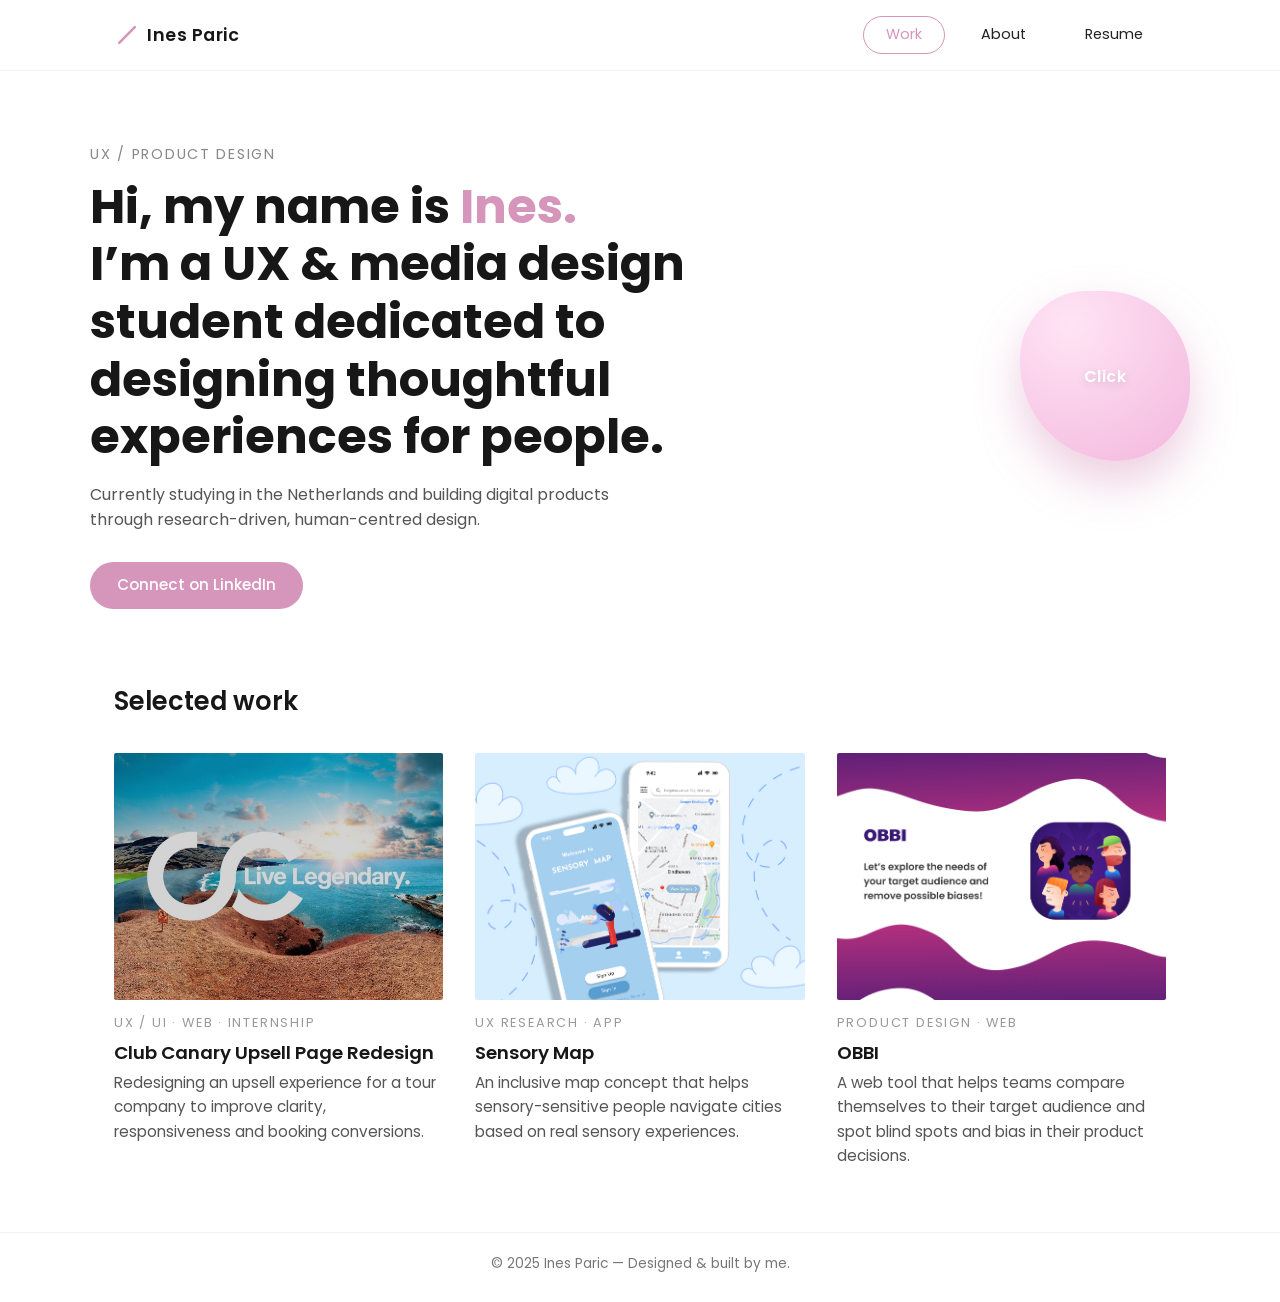
==== index.html @ 2115f3a6 "Initial website upload" ====
<!DOCTYPE html>
<html lang="en">
  <head>
    <meta charset="UTF-8" />
    <meta name="viewport" content="width=device-width, initial-scale=1.0" />
    <title>Ines Paric | UX & Product Design</title>
    <link rel="stylesheet" href="css/style.css" />
  </head>

  <body>
    <!-- ===== NAVBAR ===== -->
    <header class="navbar">
      <div class="container nav-container">
        <div class="logo">
          <a href="index.html" class="logo-link">
            <img
              src="assets/logo.svg"
              alt="Ines Paric logo"
              class="logo-icon"
            />
            Ines&nbsp;Paric
          </a>
        </div>

        <nav>
          <ul class="nav-links">
            <li>
              <a href="index.html#home" class="nav-link active">Work</a>
            </li>
            <li>
              <a href="about.html" class="nav-link">About</a>
            </li>
            <li>
              <a
                href="assets/cv/Ines_CV.pdf"
                target="_blank"
                rel="noopener noreferrer"
                class="nav-link"
              >
                Resume
              </a>
            </li>
          </ul>
        </nav>
      </div>
    </header>

    <main>
      <!-- ===== HERO ===== -->
      <section class="hero" id="home">
        <div class="hero-inner">
          <!-- Left: text -->
          <div class="hero-text fade-in-up">
            <p class="hero-kicker">UX / Product Design</p>
            <h1>
              Hi, my name is <span>Ines.</span> <br />
              I’m a UX &amp; media design student dedicated to designing
              thoughtful experiences for people.
            </h1>

            <p class="hero-sub">
              Currently studying in the Netherlands and building digital
              products through research-driven, human-centred design.
            </p>

            <div class="hero-actions fade-in-up">
              <a
                href="https://www.linkedin.com/in/ines-pari%C4%87-2a69b4251/"
                target="_blank"
                rel="noopener noreferrer"
                class="primary-btn"
              >
                Connect on LinkedIn
              </a>
            </div>
          </div>

          <!-- Right: interactive bubble (in its own grid column) -->
          <div class="hero-orb-col fade-in-up">
            <button class="scroll-blob-btn" aria-label="Click to view projects">
              <div class="scroll-blob">
                <span class="blob-text">Click</span>
              </div>
            </button>
          </div>
        </div>
      </section>

      <!-- ===== PROJECTS ===== -->
      <section class="projects" id="projects">
        <div class="container fade-in-up">
          <h2 class="section-title fade-in-up">Selected work</h2>

          <div class="project-grid">
            <!-- Project 1 -->
            <a href="project1.html" class="project-card fade-in-up">
              <div class="project-image">
                <img
                  src="assets/images/CLUBCANARY.jpg"
                  alt="Club Canary upsell page redesign"
                />
              </div>
              <div class="project-meta">
                <p class="project-tag">UX / UI · Web · Internship</p>
                <h3>Club Canary Upsell Page Redesign</h3>
                <p class="project-desc">
                  Redesigning an upsell experience for a tour company to improve
                  clarity, responsiveness and booking conversions.
                </p>
              </div>
            </a>

            <!-- Project 2 -->
            <a href="project2.html" class="project-card fade-in-up">
              <div class="project-image">
                <img src="assets/images/SENSORYMAP.jpg" alt="Sensory Map app" />
              </div>
              <div class="project-meta">
                <p class="project-tag">UX Research · App</p>
                <h3>Sensory Map</h3>
                <p class="project-desc">
                  An inclusive map concept that helps sensory-sensitive people
                  navigate cities based on real sensory experiences.
                </p>
              </div>
            </a>

            <!-- Project 3 -->
            <a href="project3.html" class="project-card fade-in-up">
              <div class="project-image">
                <img src="assets/images/OBBI.jpg" alt="OBBI web app" />
              </div>
              <div class="project-meta">
                <p class="project-tag">Product Design · Web</p>
                <h3>OBBI</h3>
                <p class="project-desc">
                  A web tool that helps teams compare themselves to their target
                  audience and spot blind spots and bias in their product
                  decisions.
                </p>
              </div>
            </a>
          </div>
        </div>
      </section>
    </main>

    <!-- ===== FOOTER ===== -->
    <footer class="site-footer">
      <div class="container">
        <p>© 2025 Ines Paric — Designed &amp; built by me.</p>
      </div>
    </footer>

    <script src="js/script.js"></script>
  </body>
</html>
---- css/style.css ----
/* ========== GOOGLE FONT ========== */
@import url("https://fonts.googleapis.com/css2?family=Poppins:wght@300;400;500;600&display=swap");

/* ========== ROOT & RESET ========== */
:root {
  --accent: #d695ba;
}

* {
  margin: 0;
  padding: 0;
  box-sizing: border-box;
}

html {
  scroll-behavior: smooth;
}

body {
  font-family: "Poppins", system-ui, -apple-system, BlinkMacSystemFont,
    "Segoe UI", sans-serif;
  background-color: #ffffff;
  color: #171717;
  line-height: 1.6;
}

/* Simple max-width container */
.container {
  max-width: 1100px;
  margin: 0 auto;
  padding: 0 1.5rem;
}

/* ========== SCROLL FADE-IN ========== */
.fade-in-up {
  opacity: 0;
  transform: translateY(20px);
  transition: opacity 0.6s ease, transform 0.6s ease;
}

.fade-in-up.visible {
  opacity: 1;
  transform: translateY(0);
}

/* ========== NAVBAR ========== */
.navbar {
  position: sticky;
  top: 0;
  z-index: 100;
  background: #ffffff;
  border-bottom: 1px solid #f1f1f1;
}

.nav-container {
  display: flex;
  align-items: center;
  justify-content: space-between;
  padding: 1rem 1.5rem;
}

.logo {
  font-weight: 600;
  letter-spacing: 0.03em;
  font-size: 1.1rem;
}

/* Make logo clickable but visually identical */
.logo-link,
.logo-link:link,
.logo-link:visited {
  text-decoration: none;
  color: #171717;
  font-weight: 600;
}

.logo-link:hover {
  color: var(--accent);
}

.logo-link:focus-visible {
  outline: 2px solid var(--accent);
  outline-offset: 3px;
}

.nav-links {
  list-style: none;
  display: flex;
  align-items: center;
  gap: 0.75rem;
}

.nav-link {
  display: inline-block;
  padding: 0.4rem 1.4rem;
  border-radius: 999px;
  border: 1px solid transparent;
  text-decoration: none;
  font-size: 0.9rem;
  color: #222222;
  transition: 0.2s ease;
}

.nav-link:hover {
  border-color: rgba(0, 0, 0, 0.12);
  background-color: #fafafa;
}

.nav-link.active {
  border-color: var(--accent);
  color: var(--accent);
}
.logo-link {
  display: flex;
  align-items: center;
  gap: 0.45rem;
  text-decoration: none;
  color: #171717;
  font-weight: 600;
}

.logo-icon {
  width: 26px;
  height: 26px;
  display: block;
}

/* ========== HERO (HOME) ========== */
.hero {
  padding: 4.5rem 1.5rem 3.5rem;
}

.hero-inner {
  max-width: 1100px;
  margin: 0 auto;
  display: grid;
  grid-template-columns: minmax(0, 1.7fr) minmax(0, 1fr); /* text + bubble */
  gap: 3rem;
  align-items: center;
}

.hero-orb-col {
  display: flex;
  flex-direction: column;
  align-items: center;
  justify-content: center;
  gap: 0.6rem;

  /* push this whole column more to the right */
  justify-self: end; /* moves to the right of its grid column */
  transform: translateX(
    40px
  ); /* tweak: try 40–80px depending how far you want */
}

.orb-hint {
  font-size: 0.9rem;
  color: var(--accent);
  opacity: 0.9;
  letter-spacing: 0.02em;
}
.scroll-blob-btn:hover .scroll-blob,
.scroll-blob-btn:focus-visible .scroll-blob {
  animation-duration: 4s;
  transform: scale(1.1);
}

/* Text inside the bubble */
.blob-text {
  position: absolute;
  top: 50%;
  left: 50%;
  transform: translate(-50%, -50%);
  font-size: 1rem;
  font-weight: 600;
  color: #ffffff;
  pointer-events: none;
  letter-spacing: 0.5px;

  /* bubble-style font look */
  font-family: "Poppins", sans-serif;
  text-shadow: 0 3px 10px rgba(0, 0, 0, 0.15);
}

/* Make text scale a bit with breathing animation */
.scroll-blob {
  position: relative; /* Needed so text positions inside */
}

.hero-kicker {
  font-size: 0.9rem;
  text-transform: uppercase;
  letter-spacing: 0.12em;
  color: #888;
  margin-bottom: 0.75rem;
}

.hero h1 {
  font-size: clamp(2.2rem, 3vw + 1.5rem, 3rem);
  line-height: 1.2;
  margin-bottom: 1rem;
}

.hero h1 span {
  color: var(--accent);
}

.hero-sub {
  font-size: 1rem;
  color: #555;
  max-width: 34rem;
}

.hero-actions {
  display: flex;
  flex-wrap: wrap;
  gap: 0.75rem;
  margin-top: 1.8rem;
}

/* Case hero image override (project pages) */
.case-hero img {
  width: 100%;
  max-width: 1100px;
  max-height: 520px;
  height: auto;
  object-fit: cover;
  border-radius: 16px;
  display: block;
  margin: 2rem auto 0;
  box-shadow: 0 10px 30px rgba(0, 0, 0, 0.12);
}

.primary-btn,
.ghost-btn {
  display: inline-block;
  padding: 0.7rem 1.7rem;
  border-radius: 999px;
  font-size: 0.95rem;
  font-weight: 500;
  text-decoration: none;
  transition: 0.2s ease;
}

.primary-btn {
  background-color: var(--accent);
  color: #ffffff;
}

.primary-btn:hover {
  filter: brightness(0.95);
}

.ghost-btn {
  border: 1px solid rgba(0, 0, 0, 0.12);
  color: #222;
}

.ghost-btn:hover {
  background-color: #fafafa;
}

.hero-image-wrap {
  display: flex;
  justify-content: flex-end;
}

.hero-img {
  width: 260px;
  height: 260px;
  border-radius: 50%;
  object-fit: cover;
  border: 3px solid #f5f5f5;
}

/* ========== PROJECTS GRID (HOME) ========== */
.projects {
  padding: 1rem 1.5rem 4rem;
}

.section-title {
  max-width: 1100px;
  margin: 0 auto 2rem;
  font-size: 1.6rem;
  font-weight: 600;
}

.project-grid {
  display: grid;
  grid-template-columns: repeat(auto-fit, minmax(260px, 1fr));
  gap: 2rem;
}

.project-card {
  text-decoration: none;
  color: inherit;
  display: flex;
  flex-direction: column;
  gap: 0.8rem;
}

.project-image img {
  width: 100%;
  border-radius: 2px;
  object-fit: cover;
  display: block;
  aspect-ratio: 4 / 3;
  transition: transform 0.3s ease;
}

.project-card:hover .project-image img {
  transform: translateY(-4px);
}

.project-meta {
  display: flex;
  flex-direction: column;
  gap: 0.25rem;
}

.project-tag {
  font-size: 0.8rem;
  text-transform: uppercase;
  letter-spacing: 0.14em;
  color: #999;
}

.project-meta h3 {
  font-size: 1.15rem;
  font-weight: 600;
}

.project-desc {
  font-size: 0.95rem;
  color: #555;
}

/* ========== FOOTER ========== */
.site-footer {
  border-top: 1px solid #f1f1f1;
  padding: 1.2rem 1.5rem 1.7rem;
  font-size: 0.85rem;
  color: #777;
  text-align: center;
}

/* ========== ABOUT PAGE ========== */
.about-intro {
  display: flex;
  flex-wrap: wrap;
  align-items: center;
  gap: 3rem;
  margin: 4rem auto;
  padding: 0 1.5rem;
  max-width: 1100px;
}

.about-left {
  flex: 1 1 280px;
  display: flex;
  justify-content: center;
}

.about-photo {
  width: 400px;
  height: 550px;
  object-fit: cover;
  border-radius: 0;
}

.about-right {
  flex: 1 1 360px;
}

.about-right h1 {
  font-size: 2.1rem;
  margin-bottom: 0.75rem;
}

.about-right span {
  color: var(--accent);
}

.about-right .subtitle {
  font-size: 1rem;
  color: #555;
  margin-bottom: 1.5rem;
  max-width: 32rem;
}

/* ===== Creative physical work intro ===== */
.creative-section {
  text-align: center;
  max-width: 900px;
  margin: 0 auto;
  margin-bottom: 40px;
  padding: 20px;
}

.creative-title {
  font-size: 2.3rem;
  font-weight: 600;
  margin-bottom: 15px;
  color: #111;
  letter-spacing: -0.5px;
}

.creative-subtitle {
  font-size: 1.1rem;
  font-weight: 300;
  line-height: 1.7;
  color: #444;
  margin: 0 auto;
  max-width: 750px;
}

/* Shared sections on About / case study pages */
.journey,
.skills,
.personality {
  max-width: 850px;
  margin: 3.5rem auto;
  text-align: center;
  padding: 0 1.5rem;
}

.journey h2,
.skills h2,
.personality h2 {
  font-size: 1.6rem;
  margin-bottom: 1rem;
}

.journey p,
.personality p {
  font-size: 1rem;
  line-height: 1.7;
  color: #555;
  max-width: 44rem;
  margin: 0 auto;
}

/* Staggered timing for Skills columns */
.skills-row .skills-group:nth-child(1) {
  transition-delay: 0s;
}
.skills-row .skills-group:nth-child(2) {
  transition-delay: 0.12s;
}
.skills-row .skills-group:nth-child(3) {
  transition-delay: 0.24s;
}

/* ========== SKILLS LAYOUT ========== */

/* Old chip row – if used elsewhere */
.skills-list {
  list-style: none;
  display: flex;
  flex-wrap: wrap;
  justify-content: center;
  gap: 0.7rem 1rem;
  margin-top: 6rem;
}

.skills-list li {
  padding: 0.6rem 1.2rem;
  border-radius: 999px;
  background: #fafafa;
  font-size: 0.9rem;
  color: #444;
  transition: background 0.35s ease, color 0.35s ease,
    transform 0.35s cubic-bezier(0.22, 1, 0.36, 1);
}

.skills-list li:hover {
  background: #ffe4ec;
  color: #d93f75;
  transform: translateY(-3px);
}

/* Skills row layout */
.skills-row {
  display: flex;
  justify-content: center;
  gap: 4rem;
  margin-top: 2.5rem;
  flex-wrap: nowrap;
}

/* Each skills column */
.skills-group {
  text-align: center;
  min-width: 260px;
}

/* Category titles */
.skills-group h3 {
  font-size: 1rem;
  font-weight: 600;
  margin-bottom: 1rem;
}

/* Column chip list */
.skills-chip-list {
  list-style: none;
  padding: 0;
  margin: 0;
  display: flex;
  flex-direction: column;
  gap: 0.7rem;
}

/* Hover color for skill items */
.skills-chip-list li {
  color: #333;
  transition: color 0.25s ease, transform 0.25s ease;
  cursor: default;
}

.skills-chip-list li:hover {
  color: var(--accent);
  transform: translateX(4px);
}

.skills {
  margin-top: 5rem;
}

/* ========== CASE STUDY PAGES ========== */
.case-hero {
  padding: 3.5rem 1.5rem 2rem;
}

.case-hero-grid {
  max-width: 1100px;
  margin: 0 auto;
  text-align: center;
  display: flex;
  flex-direction: column;
  gap: 2.2rem;
  align-items: center;
}

.case-hero-text {
  max-width: 40rem;
}

.case-hero h1 {
  font-size: 2.1rem;
  margin-bottom: 0.6rem;
}

.case-hero .subtitle {
  font-size: 1rem;
  color: #555;
}

/* HERO IMAGE ON PROJECT PAGES */
.case-hero-image img {
  width: 100%;
  max-width: 1100px;
  max-height: 520px;
  height: auto;
  object-fit: cover;
  border-radius: 16px;
  display: block;
  margin: 0 auto;
  box-shadow: 0 10px 30px rgba(0, 0, 0, 0.12);
}

/* Info grid under hero */
.project-info {
  background: #fafafa;
  padding: 2.5rem 1.5rem;
}

.info-grid {
  max-width: 1000px;
  margin: 0 auto;
  display: grid;
  grid-template-columns: repeat(auto-fit, minmax(220px, 1fr));
  gap: 1.8rem;
}

.info-grid h4 {
  font-size: 1rem;
  margin-bottom: 0.4rem;
}

.info-grid p {
  font-size: 0.95rem;
  color: #555;
}

/* Process tracker */
.process-tracker {
  display: flex;
  justify-content: center;
  margin: 2.5rem 0;
}

.steps {
  display: flex;
  flex-wrap: wrap;
  align-items: center;
  gap: 0.75rem;
  justify-content: center;
}

.step {
  text-align: center;
  text-decoration: none;
}

.step span {
  display: inline-flex;
  justify-content: center;
  align-items: center;
  width: 36px;
  height: 36px;
  border-radius: 50%;
  background: #eeeeee;
  font-size: 0.85rem;
  font-weight: 600;
  transition: 0.2s ease;
}

.step.active span,
.step:hover span {
  background: var(--accent);
  color: #fff;
}

.step p {
  margin-top: 0.3rem;
  font-size: 0.8rem;
  color: #444;
}

.line {
  width: 34px;
  height: 1.5px;
  background: #dddddd;
}

/* Case sections */
.case-section {
  max-width: 900px;
  margin: 3.3rem auto;
  padding: 0 1.5rem;
}

.case-section h2 {
  font-size: 1.6rem;
  margin-bottom: 0.5rem;
}

.case-section p {
  font-size: 0.98rem;
  color: #555;
  margin: 1rem 0 1.4rem;
}

.case-section ul {
  margin-left: 1.2rem;
  margin-bottom: 1.4rem;
  color: #555;
  font-size: 0.96rem;
}

.case-section ul li {
  margin-bottom: 0.4rem;
}

.case-section img {
  width: 100%;
  border-radius: 12px;
}

/* ========== GALLERIES / SLIDERS / TIKTOK ========== */
.photo-gallery h2,
.hobby-gallery h2 {
  font-size: 1.6rem;
  margin-bottom: 0.5rem;
}

.gallery-intro {
  font-size: 0.9rem;
  color: #555;
  margin-bottom: 1.5rem;
}

.gallery-slider {
  display: flex;
  align-items: center;
  justify-content: center;
  gap: 0.8rem;
}

/* Slider */
.gallery-window {
  width: 100%;
  max-width: 520px;
  height: 320px;
  overflow: hidden;
  border-radius: 16px;
  background: #fdfdfd;
}

.gallery-slide {
  display: none;
  width: 100%;
  height: 100%;
}

.gallery-slide.active {
  display: block;
}

.gallery-slide img {
  width: 100%;
  height: 100%;
  object-fit: cover;
}

.gallery-btn {
  border: none;
  background: #ffffff;
  font-size: 1.7rem;
  width: 38px;
  height: 38px;
  border-radius: 50%;
  cursor: pointer;
  box-shadow: 0 2px 8px rgba(0, 0, 0, 0.08);
}

/* TikTok section */
.tiktok-section {
  text-align: center;
  max-width: 650px;
  margin: 3rem auto 4rem;
  padding: 0 1.5rem;
}

.tiktok-section p {
  font-size: 0.95rem;
  color: #555;
  margin-bottom: 1.5rem;
}

.tiktok-btn {
  display: inline-block;
  background: var(--accent);
  color: #fff !important;
  padding: 0.75rem 1.8rem;
  border-radius: 30px;
  font-weight: 500;
  text-decoration: none;
}

/* ========== HOBBY GALLERY (MASONRY) ========== */
.hobby-gallery {
  width: 100%;
  margin: 4rem 0;
  padding: 0 2rem;
  text-align: center;
}

.hobby-gallery-grid {
  column-count: 4;
  column-gap: 1.5rem;
  width: 100%;
}

/* Default item state */
.hobby-item {
  break-inside: avoid;
  margin-bottom: 1.5rem;
  position: relative;
  transition: transform 0.45s cubic-bezier(0.22, 1, 0.36, 1),
    box-shadow 0.45s ease;
}

/* Image styling */
.hobby-item img {
  width: 100%;
  height: auto;
  border-radius: 0;
  display: block;
  object-fit: cover;
}

/* Hover scale on hobby items */
.hobby-gallery-grid .hobby-item:hover {
  transform: scale(1.06);
  box-shadow: 0 18px 45px rgba(0, 0, 0, 0.18);
  z-index: 2;
}

/* ========== SCROLL DIVIDER – CALMING ORB ========== */
.scroll-divider {
  padding: 4rem 1.5rem 2rem;
  display: flex;
  justify-content: center;
  align-items: center;
}

.scroll-blob-btn {
  border: none;
  background: transparent;
  padding: 0;
  cursor: pointer;
  position: relative;
  outline: none;
}

/* The orb itself */
.scroll-blob {
  width: 170px;
  height: 170px;
  border-radius: 55% 70% 60% 80%;
  background: radial-gradient(circle at 30% 20%, #ffe4f5, #f3b7dd);
  box-shadow: 0 22px 45px rgba(214, 149, 186, 0.45);
  animation: blobBreath 7s ease-in-out infinite alternate;
  transition: transform 0.3s ease, opacity 0.3s ease;
  position: relative;
  z-index: 2;
}

/* Breathing / calm animation */
@keyframes blobBreath {
  0% {
    transform: translateY(6px) scale(0.9);
    box-shadow: 0 18px 40px rgba(214, 149, 186, 0.32);
    filter: blur(0.2px);
  }
  50% {
    transform: translateY(-4px) scale(1.08);
    box-shadow: 0 28px 60px rgba(214, 149, 186, 0.55);
    filter: blur(0px);
  }
  100% {
    transform: translateY(4px) scale(1);
    box-shadow: 0 22px 48px rgba(214, 149, 186, 0.4);
    filter: blur(0.3px);
  }
}

/* POP animation class (JS adds .popped) */
.scroll-blob.popped {
  animation: popAnimation 0.45s ease forwards;
}

@keyframes popAnimation {
  0% {
    transform: scale(1);
    opacity: 1;
  }
  40% {
    transform: scale(1.25);
  }
  70% {
    transform: scale(0.7);
    opacity: 0.7;
  }
  100% {
    transform: scale(1.4);
    opacity: 0;
  }
}

/* Slight “wake up” on hover / tap */
.scroll-blob-btn:hover .scroll-blob,
.scroll-blob-btn:focus-visible .scroll-blob {
  animation-duration: 4.5s;
  transform: scale(1.05);
}

/* ========== RESPONSIVE ========== */

/* Tablets / small laptops */
@media (max-width: 900px) {
  .hero-inner {
    grid-template-columns: 1fr;
    gap: 2.2rem;
  }

  .hero-orb-col {
    justify-content: flex-start; /* bubble aligned with text on smaller screens */
  }
}

@media (max-width: 900px) {
  /* NAV */
  .nav-container {
    padding-inline: 1rem;
  }

  .nav-links {
    gap: 0.4rem;
  }

  .nav-link {
    padding-inline: 0.9rem;
    font-size: 0.85rem;
  }

  /* HOME HERO */
  .hero {
    padding: 3.2rem 1.25rem 2.5rem;
  }

  .hero-inner {
    grid-template-columns: 1fr;
    gap: 2.2rem;
  }

  .hero-image-wrap {
    justify-content: flex-start;
  }

  .hero-img {
    width: 220px;
    height: 220px;
  }

  /* PROJECT GRID */
  .projects {
    padding: 1rem 1.25rem 3rem;
  }

  .section-title {
    margin-bottom: 1.5rem;
  }

  /* ABOUT */
  .about-intro {
    flex-direction: column;
    text-align: left;
    padding-inline: 1.25rem;
    margin-top: 3rem;
  }

  .about-left {
    justify-content: flex-start;
  }

  .about-photo {
    width: 260px;
    height: 360px;
  }

  .about-right .subtitle {
    margin-left: 0;
    margin-right: 0;
  }

  /* SKILLS – let columns wrap on tablet */
  .skills {
    max-width: 100%;
  }

  .skills-row {
    flex-wrap: wrap;
    gap: 2.5rem;
  }

  .skills-group {
    min-width: 240px;
  }

  /* CASE STUDY HERO */
  .case-hero {
    padding: 2.8rem 1.25rem 1.8rem;
  }

  .case-hero-grid {
    align-items: flex-start;
    text-align: left;
    gap: 1.8rem;
  }

  .case-hero-image img {
    border-radius: 14px;
    max-height: 420px;
  }

  /* CASE SECTIONS */
  .case-section {
    margin: 2.8rem auto;
    padding-inline: 1.25rem;
  }

  /* HOBBY GALLERY */
  .hobby-gallery {
    padding: 0 1.25rem;
    margin: 3rem 0;
  }

  .hobby-gallery-grid {
    column-count: 2;
  }
}

/* Phones */
@media (max-width: 600px) {
  /* NAV – keep it simple & scrollable horizontally if needed */
  .nav-container {
    padding-inline: 0.75rem;
  }

  .nav-links {
    gap: 0.3rem;
    overflow-x: auto;
    white-space: nowrap;
  }

  .nav-link {
    padding: 0.35rem 0.9rem;
    font-size: 0.8rem;
  }

  /* HOME HERO */
  .hero {
    padding-top: 2.6rem;
    padding-inline: 1rem;
    padding-bottom: 3.8rem; /* extra breathing room above orb */
  }

  .hero h1 {
    font-size: 2rem;
  }

  .hero-sub {
    font-size: 0.95rem;
  }

  .hero-actions {
    flex-direction: column;
    align-items: flex-start;
  }

  /* ORB */
  .scroll-divider {
    padding: 3rem 1rem 1.5rem;
  }

  .scroll-blob {
    width: 140px;
    height: 140px;
  }

  /* PROJECTS SECTION (Selected work) */
  .projects {
    padding-top: 2.8rem;
    padding-inline: 1rem;
    padding-bottom: 3rem;
  }

  /* PROJECT GRID */
  .project-grid {
    gap: 1.5rem;
  }

  .project-image img {
    border-radius: 14px;
  }

  /* ABOUT */
  .about-intro {
    padding-inline: 1rem;
    gap: 2rem;
  }

  .about-photo {
    width: 100%;
    max-width: 280px;
    margin: 0 auto;
  }

  .about-right h1 {
    font-size: 1.8rem;
  }

  .creative-section {
    padding-inline: 1rem;
  }

  .creative-title {
    font-size: 1.9rem;
  }

  .creative-subtitle {
    font-size: 1rem;
  }

  /* SKILLS – stack columns nicely */
  .skills {
    padding: 0 1rem;
    margin-top: 3.5rem;
  }

  .skills-row {
    flex-direction: column;
    align-items: stretch;
    gap: 2rem;
  }

  .skills-group {
    min-width: 100%;
    text-align: left;
  }

  .skills-group h3 {
    text-align: left;
  }

  .skills-chip-list li {
    font-size: 0.9rem;
  }

  /* CASE PAGES */
  .case-hero {
    padding-inline: 1rem;
  }

  .case-hero-image img {
    max-height: 360px;
  }

  .project-info {
    padding-inline: 1rem;
  }

  .case-section {
    padding-inline: 1rem;
  }

  /* HOBBY GALLERY */
  .hobby-gallery {
    padding-inline: 1rem;
  }

  .hobby-gallery-grid {
    column-count: 1;
  }

  /* TIKTOK SECTION */
  .tiktok-section {
    padding-inline: 1rem;
  }

  /* FOOTER */
  .site-footer {
    padding-inline: 1rem;
  }
}

/* Phones – ensure fade-in sections are visible even if JS fails */
@media (max-width: 600px) {
  .fade-in-up {
    opacity: 1 !important;
    transform: none !important;
  }
}
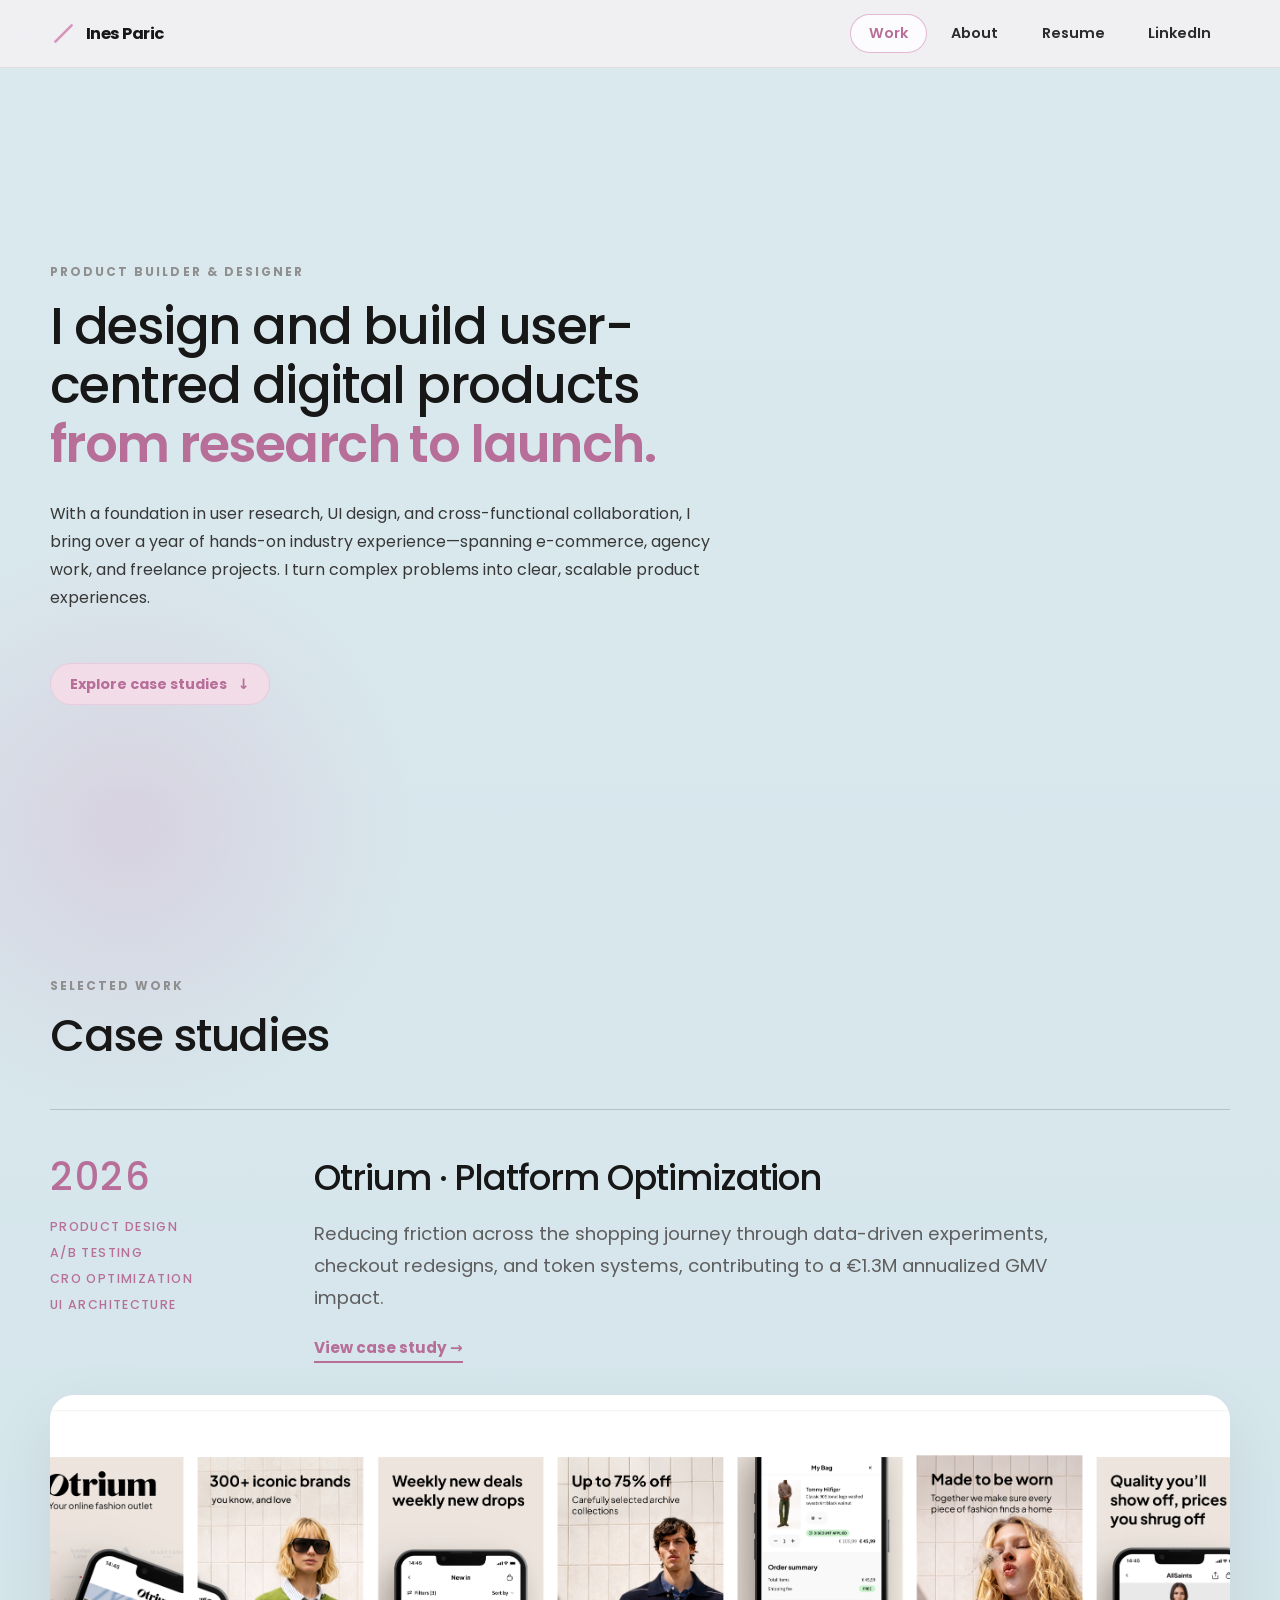
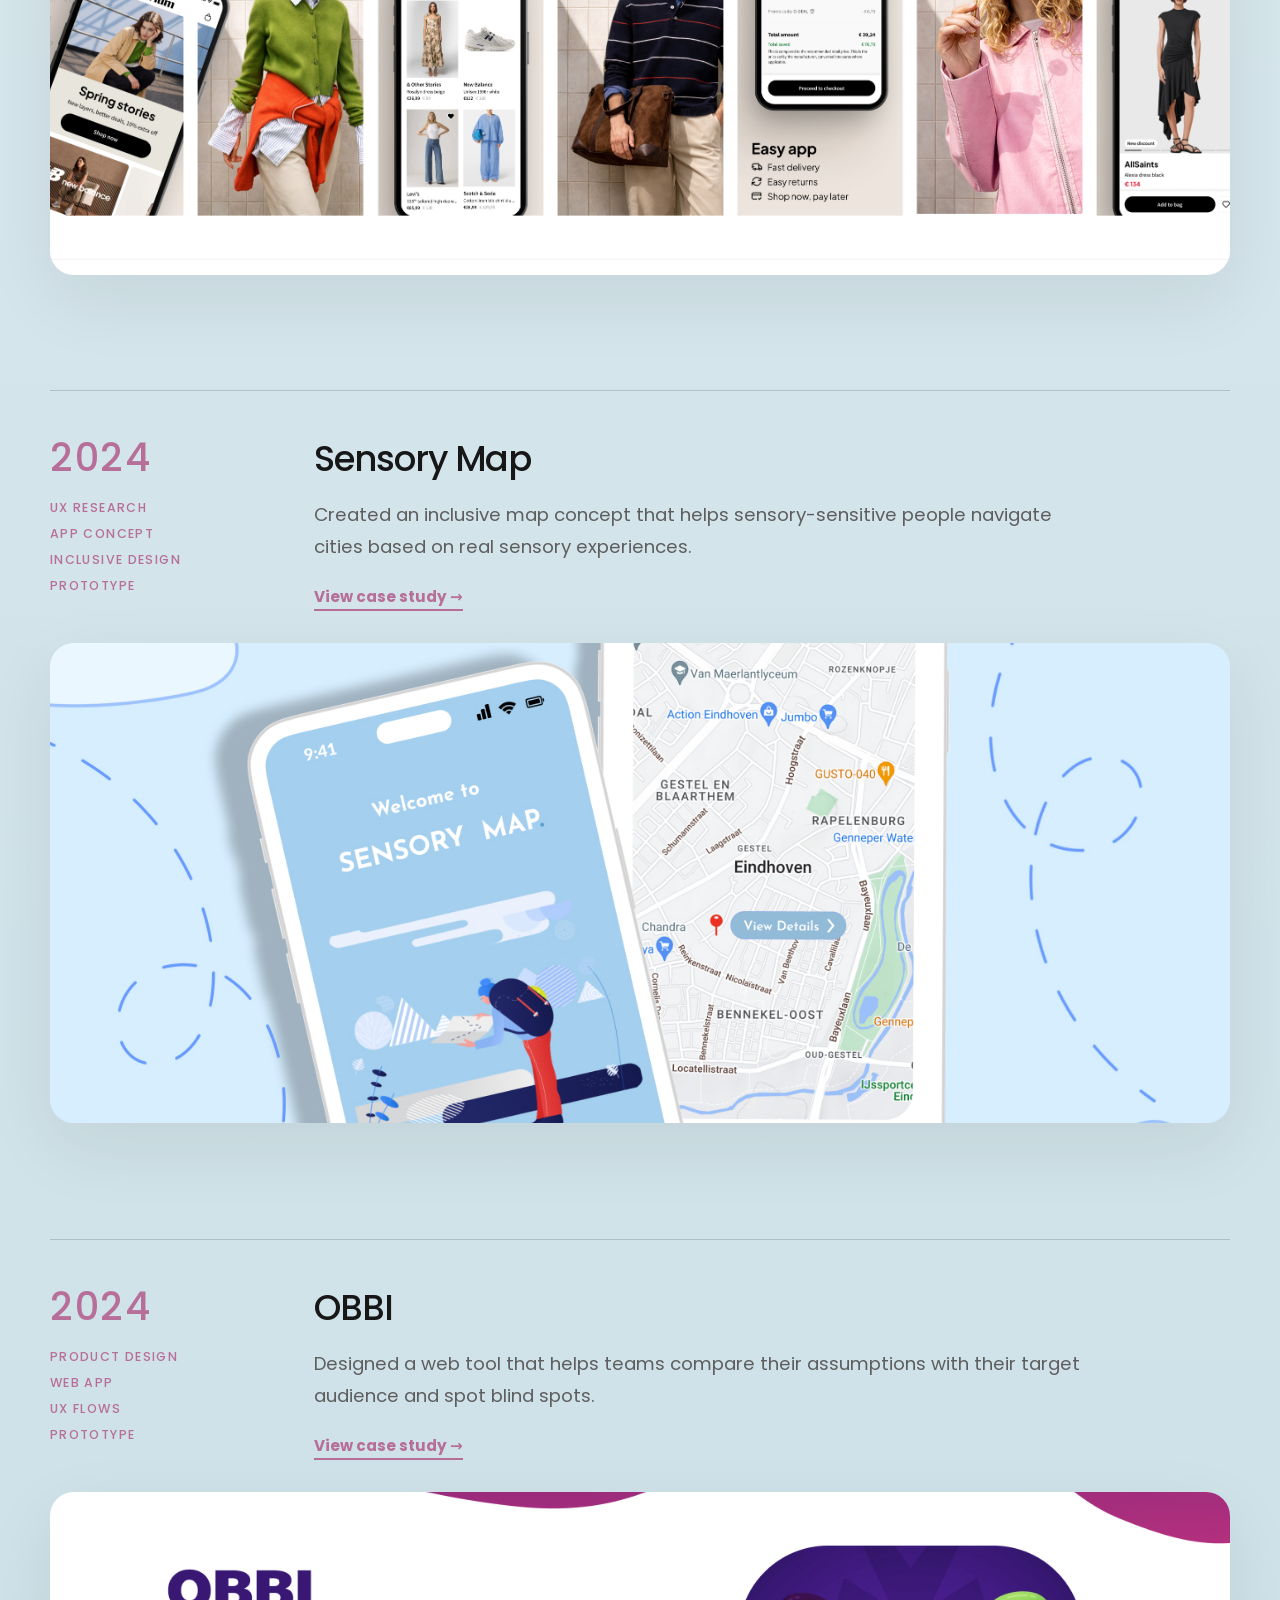
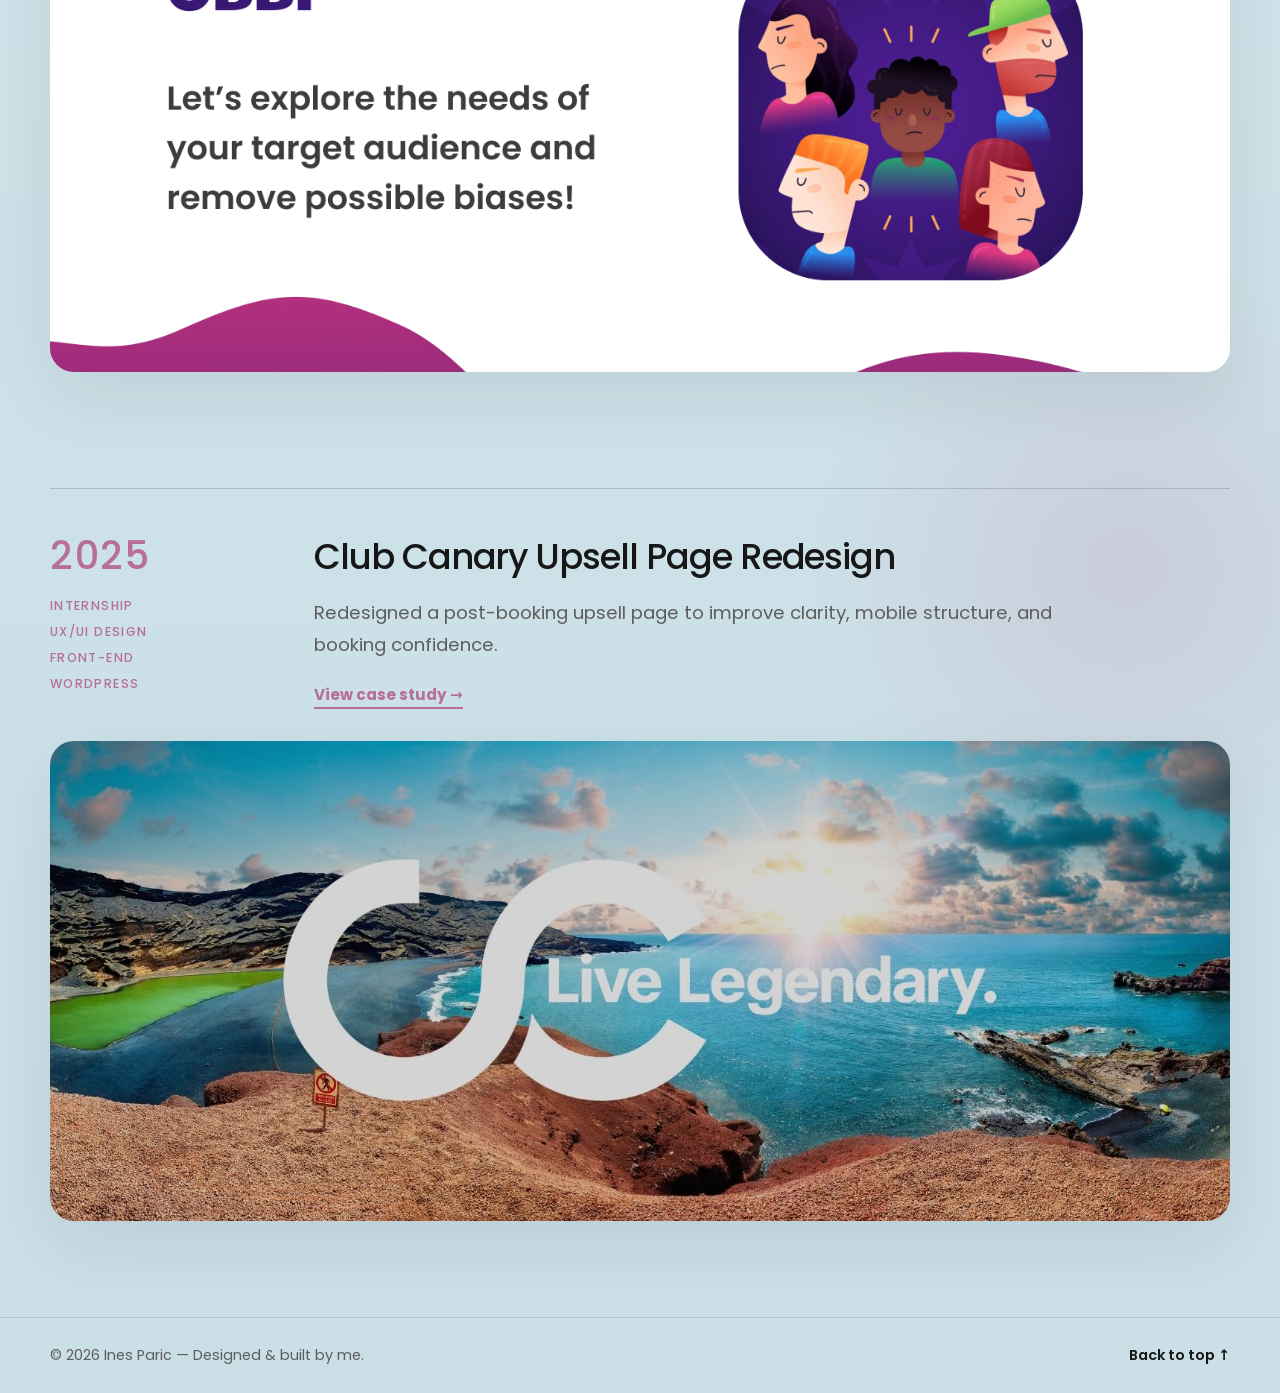
==== commit dbaf2407: "add updated expense documents" ====
--- a/index.html
+++ b/index.html
@@ -3,29 +3,26 @@
   <head>
     <meta charset="UTF-8" />
     <meta name="viewport" content="width=device-width, initial-scale=1.0" />
-    <title>Ines Paric | UX & Product Design</title>
+    <title>Ines Paric | Product Builder & Designer</title>
+    <meta
+      name="description"
+      content="Portfolio of Ines Paric, a Product Builder and Designer focused on user research, product optimization, e-commerce, and user-centred digital experiences."
+    />
     <link rel="stylesheet" href="css/style.css" />
   </head>
 
   <body>
-    <!-- ===== NAVBAR ===== -->
     <header class="navbar">
       <div class="container nav-container">
-        <div class="logo">
-          <a href="index.html" class="logo-link">
-            <img
-              src="assets/logo.svg"
-              alt="Ines Paric logo"
-              class="logo-icon"
-            />
-            Ines&nbsp;Paric
-          </a>
-        </div>
-
-        <nav>
+        <a href="index.html" class="logo-link" aria-label="Go to homepage">
+          <img src="assets/logo.svg" alt="" class="logo-icon" />
+          <span>Ines Paric</span>
+        </a>
+
+        <nav aria-label="Main navigation">
           <ul class="nav-links">
             <li>
-              <a href="index.html#home" class="nav-link active">Work</a>
+              <a href="index.html#work" class="nav-link active">Work</a>
             </li>
             <li>
               <a href="about.html" class="nav-link">About</a>
@@ -40,118 +37,218 @@
                 Resume
               </a>
             </li>
+            <li>
+              <a
+                href="https://www.linkedin.com/in/ines-pari%C4%87-2a69b4251/"
+                target="_blank"
+                rel="noopener noreferrer"
+                class="nav-link"
+              >
+                LinkedIn
+              </a>
+            </li>
           </ul>
         </nav>
       </div>
     </header>
 
     <main>
-      <!-- ===== HERO ===== -->
-      <section class="hero" id="home">
-        <div class="hero-inner">
-          <!-- Left: text -->
-          <div class="hero-text fade-in-up">
-            <p class="hero-kicker">UX / Product Design</p>
-            <h1>
-              Hi, my name is <span>Ines.</span> <br />
-              I’m a UX &amp; media design student dedicated to designing
-              thoughtful experiences for people.
-            </h1>
-
-            <p class="hero-sub">
-              Currently studying in the Netherlands and building digital
-              products through research-driven, human-centred design.
+      <section class="home-hero" id="home">
+        <div class="container hero-inner fade-in-up">
+          <p class="eyebrow">Product Builder & Designer</p>
+
+          <h1>
+            I design and build user-centred digital products <span class="text-accent">from research to launch.</span>
+          </h1>
+
+          <div class="hero-bottom">
+            <p>
+              With a foundation in user research, UI design, and cross-functional collaboration, I bring over a year of hands-on industry experience—spanning e-commerce, agency work, and freelance projects. I turn complex problems into clear, scalable product experiences.
             </p>
 
-            <div class="hero-actions fade-in-up">
-              <a
-                href="https://www.linkedin.com/in/ines-pari%C4%87-2a69b4251/"
-                target="_blank"
-                rel="noopener noreferrer"
-                class="primary-btn"
-              >
-                Connect on LinkedIn
+            <div class="scroll-cue-container">
+              <a href="#work" class="scroll-cue">
+                <span>Explore case studies</span>
+                <span class="scroll-arrow" aria-hidden="true">↓</span>
               </a>
             </div>
-          </div>
-
-          <!-- Right: interactive bubble (in its own grid column) -->
-          <div class="hero-orb-col fade-in-up">
-            <button class="scroll-blob-btn" aria-label="Click to view projects">
-              <div class="scroll-blob">
-                <span class="blob-text">Click</span>
-              </div>
-            </button>
           </div>
         </div>
       </section>
 
-      <!-- ===== PROJECTS ===== -->
-      <section class="projects" id="projects">
-        <div class="container fade-in-up">
-          <h2 class="section-title fade-in-up">Selected work</h2>
-
-          <div class="project-grid">
-            <!-- Project 1 -->
-            <a href="project1.html" class="project-card fade-in-up">
-              <div class="project-image">
+      <section class="work-section" id="work">
+        <div class="container">
+          <div class="work-intro fade-in-up">
+            <p class="eyebrow">Selected work</p>
+            <h2>Case studies</h2>
+          </div>
+
+          <div class="project-list">
+            <article class="project-feature fade-in-up" data-bg="#d9c8d3">
+              <div class="project-meta">
+                <p class="project-year">2026</p>
+                <p>Product design</p>
+                <p>A/B Testing</p>
+                <p>CRO Optimization</p>
+                <p>UI Architecture</p>
+              </div>
+
+              <div class="project-main">
+                <a href="project4.html" class="project-title-link">
+                  <h3>Otrium · Platform Optimization</h3>
+                </a>
+
+                <p class="project-description">
+                  Reducing friction across the shopping journey through data-driven experiments, checkout redesigns, and token systems, contributing to a €1.3M annualized GMV impact.
+                </p>
+
+                <a href="project4.html" class="project-link">View case study →</a>
+              </div>
+
+              <a href="project4.html" class="project-image-wrap" aria-label="View Otrium Platform Optimization case study">
+                <img
+                  src="assets/images/iOS EN.jpg"
+                  alt="Otrium Platform Optimization preview"
+                  class="project-image"
+                />
+              </a>
+            </article>
+
+            <article class="project-feature fade-in-up" data-bg="#c8d8eb">
+              <div class="project-meta">
+                <p class="project-year">2024</p>
+                <p>UX research</p>
+                <p>App concept</p>
+                <p>Inclusive design</p>
+                <p>Prototype</p>
+              </div>
+
+              <div class="project-main">
+                <a href="project2.html" class="project-title-link">
+                  <h3>Sensory Map</h3>
+                </a>
+
+                <p class="project-description">
+                  Created an inclusive map concept that helps sensory-sensitive
+                  people navigate cities based on real sensory experiences.
+                </p>
+
+                <a href="project2.html" class="project-link">View case study →</a>
+              </div>
+
+              <a href="project2.html" class="project-image-wrap" aria-label="View Sensory Map case study">
+                <img
+                  src="assets/images/SENSORYMAP.jpg"
+                  alt="Sensory Map app project preview"
+                  class="project-image"
+                />
+              </a>
+            </article>
+
+            <article class="project-feature fade-in-up" data-bg="#d7c3e3">
+              <div class="project-meta">
+                <p class="project-year">2024</p>
+                <p>Product design</p>
+                <p>Web app</p>
+                <p>UX flows</p>
+                <p>Prototype</p>
+              </div>
+
+              <div class="project-main">
+                <a href="project3.html" class="project-title-link">
+                  <h3>OBBI</h3>
+                </a>
+
+                <p class="project-description">
+                  Designed a web tool that helps teams compare their assumptions
+                  with their target audience and spot blind spots.
+                </p>
+
+                <a href="project3.html" class="project-link">View case study →</a>
+              </div>
+
+              <a href="project3.html" class="project-image-wrap" aria-label="View OBBI case study">
+                <img
+                  src="assets/images/OBBI.jpg"
+                  alt="OBBI web app project preview"
+                  class="project-image"
+                />
+              </a>
+            </article>
+
+            <article class="project-feature fade-in-up" data-bg="#c5dce4">
+              <div class="project-meta">
+                <p class="project-year">2025</p>
+                <p>Internship</p>
+                <p>UX/UI design</p>
+                <p>Front-end</p>
+                <p>WordPress</p>
+              </div>
+
+              <div class="project-main">
+                <a href="project4.html" class="project-title-link">
+                  <h3>Club Canary Upsell Page Redesign</h3>
+                </a>
+
+                <p class="project-description">
+                  Redesigned a post-booking upsell page to improve clarity,
+                  mobile structure, and booking confidence.
+                </p>
+
+                <a href="project4.html" class="project-link">View case study →</a>
+              </div>
+
+              <a href="project4.html" class="project-image-wrap" aria-label="View Club Canary case study">
                 <img
                   src="assets/images/CLUBCANARY.jpg"
-                  alt="Club Canary upsell page redesign"
-                />
-              </div>
-              <div class="project-meta">
-                <p class="project-tag">UX / UI · Web · Internship</p>
-                <h3>Club Canary Upsell Page Redesign</h3>
-                <p class="project-desc">
-                  Redesigning an upsell experience for a tour company to improve
-                  clarity, responsiveness and booking conversions.
-                </p>
-              </div>
-            </a>
-
-            <!-- Project 2 -->
-            <a href="project2.html" class="project-card fade-in-up">
-              <div class="project-image">
-                <img src="assets/images/SENSORYMAP.jpg" alt="Sensory Map app" />
-              </div>
-              <div class="project-meta">
-                <p class="project-tag">UX Research · App</p>
-                <h3>Sensory Map</h3>
-                <p class="project-desc">
-                  An inclusive map concept that helps sensory-sensitive people
-                  navigate cities based on real sensory experiences.
-                </p>
-              </div>
-            </a>
-
-            <!-- Project 3 -->
-            <a href="project3.html" class="project-card fade-in-up">
-              <div class="project-image">
-                <img src="assets/images/OBBI.jpg" alt="OBBI web app" />
-              </div>
-              <div class="project-meta">
-                <p class="project-tag">Product Design · Web</p>
-                <h3>OBBI</h3>
-                <p class="project-desc">
-                  A web tool that helps teams compare themselves to their target
-                  audience and spot blind spots and bias in their product
-                  decisions.
-                </p>
-              </div>
-            </a>
+                  alt="Club Canary upsell page redesign preview"
+                  class="project-image"
+                />
+              </a>
+            </article>
           </div>
         </div>
       </section>
     </main>
 
-    <!-- ===== FOOTER ===== -->
     <footer class="site-footer">
-      <div class="container">
-        <p>© 2025 Ines Paric — Designed &amp; built by me.</p>
+      <div class="container footer-inner">
+        <p>© 2026 Ines Paric — Designed &amp; built by me.</p>
+        <a href="#home">Back to top ↑</a>
       </div>
     </footer>
 
-    <script src="js/script.js"></script>
+    <script>
+      const fadeElements = document.querySelectorAll(".fade-in-up");
+
+      const fadeObserver = new IntersectionObserver(
+        (entries) => {
+          entries.forEach((entry) => {
+            if (entry.isIntersecting) {
+              entry.target.classList.add("visible");
+            }
+          });
+        },
+        { threshold: 0.12 }
+      );
+
+      fadeElements.forEach((element) => fadeObserver.observe(element));
+
+      const projectSections = document.querySelectorAll(".project-feature");
+
+      const bgObserver = new IntersectionObserver(
+        (entries) => {
+          entries.forEach((entry) => {
+            if (entry.isIntersecting) {
+              const color = entry.target.getAttribute("data-bg");
+              document.documentElement.style.setProperty("--page-bg", color);
+            }
+          });
+        },
+        { threshold: 0.42 }
+      );
+
+      projectSections.forEach((section) => bgObserver.observe(section));
+    </script>
   </body>
-</html>
+</html>
--- a/css/style.css
+++ b/css/style.css
@@ -1,1166 +1,299 @@
 /* ========== GOOGLE FONT ========== */
-@import url("https://fonts.googleapis.com/css2?family=Poppins:wght@300;400;500;600&display=swap");
+@import url("https://fonts.googleapis.com/css2?family=Poppins:wght@300;400;500;600;700&display=swap");
 
 /* ========== ROOT & RESET ========== */
 :root {
-  --accent: #d695ba;
-}
-
-* {
-  margin: 0;
-  padding: 0;
-  box-sizing: border-box;
-}
-
-html {
-  scroll-behavior: smooth;
+  --page-bg: #f7f1f4; 
+  --surface: #ffffff; 
+  --ink: #171717; 
+  --muted: #5e5e5e; 
+  --muted-light: #8f8f8f;
+  --line: rgba(23, 23, 23, 0.13); 
+  --accent: #d695ba; 
+  --accent-dark: #b76f99; 
+  --accent-soft: #f2dce8;
+  --shadow: 0 24px 70px rgba(22, 22, 22, 0.08); 
+  --container: 1180px;
+}
+
+* { 
+  margin: 0; 
+  padding: 0; 
+  box-sizing: border-box; 
+}
+
+html { 
+  scroll-behavior: smooth; 
+  background: var(--page-bg); 
+  transition: background-color 0.9s ease; 
 }
 
 body {
-  font-family: "Poppins", system-ui, -apple-system, BlinkMacSystemFont,
-    "Segoe UI", sans-serif;
-  background-color: #ffffff;
-  color: #171717;
-  line-height: 1.6;
-}
-
-/* Simple max-width container */
-.container {
-  max-width: 1100px;
-  margin: 0 auto;
-  padding: 0 1.5rem;
-}
-
-/* ========== SCROLL FADE-IN ========== */
+  min-height: 100vh; 
+  font-family: "Poppins", system-ui, -apple-system, sans-serif;
+  -webkit-font-smoothing: antialiased; 
+  -moz-osx-font-smoothing: grayscale;
+  text-rendering: optimizeLegibility;
+  background: radial-gradient(circle at 10% 18%, rgba(214, 149, 186, 0.26), transparent 18rem),
+    radial-gradient(circle at 88% 82%, rgba(183, 111, 153, 0.18), transparent 20rem),
+    linear-gradient(180deg, rgba(255, 255, 255, 0.38), rgba(255, 255, 255, 0.08)), var(--page-bg);
+  color: var(--ink); 
+  line-height: 1.6; 
+  transition: background-color 0.9s ease;
+}
+
+img { max-width: 100%; }
+a { color: inherit; }
+::selection { background: var(--accent-soft); color: var(--ink); }
+.container { width: min(var(--container), calc(100% - 48px)); margin: 0 auto; }
+
+/* ========== UTILITIES & ACCENTS ========== */
 .fade-in-up {
-  opacity: 0;
-  transform: translateY(20px);
-  transition: opacity 0.6s ease, transform 0.6s ease;
-}
-
-.fade-in-up.visible {
-  opacity: 1;
-  transform: translateY(0);
+  opacity: 0; 
+  transform: translateY(14px); 
+  transition: opacity 0.65s ease, transform 0.65s ease;
+  &.visible { 
+    opacity: 1; 
+    transform: translateY(0); 
+  }
+}
+
+.text-accent {
+  color: var(--accent-dark);
+  font-weight: 600;
+}
+
+.eyebrow { 
+  width: fit-content; 
+  font-size: 0.75rem; 
+  text-transform: uppercase; 
+  letter-spacing: 0.17em; 
+  font-weight: 700; 
+  color: var(--muted-light); 
+  margin-bottom: 1rem; 
+}
+
+.project-link {
+  display: inline-flex; 
+  width: fit-content; 
+  margin-top: 1.35rem; 
+  color: var(--accent-dark); 
+  font-size: 0.95rem; 
+  font-weight: 700; 
+  text-decoration: none; 
+  border-bottom: 2px solid var(--accent-dark); 
+  transition: all 0.2s ease;
+  &:hover { 
+    color: var(--ink); 
+    border-color: var(--ink); 
+    transform: translateX(4px); 
+  }
 }
 
 /* ========== NAVBAR ========== */
 .navbar {
-  position: sticky;
-  top: 0;
-  z-index: 100;
-  background: #ffffff;
-  border-bottom: 1px solid #f1f1f1;
-}
-
-.nav-container {
-  display: flex;
-  align-items: center;
-  justify-content: space-between;
-  padding: 1rem 1.5rem;
-}
-
-.logo {
-  font-weight: 600;
-  letter-spacing: 0.03em;
-  font-size: 1.1rem;
-}
-
-/* Make logo clickable but visually identical */
-.logo-link,
-.logo-link:link,
-.logo-link:visited {
-  text-decoration: none;
-  color: #171717;
-  font-weight: 600;
-}
-
-.logo-link:hover {
-  color: var(--accent);
-}
-
-.logo-link:focus-visible {
-  outline: 2px solid var(--accent);
-  outline-offset: 3px;
-}
-
-.nav-links {
-  list-style: none;
-  display: flex;
-  align-items: center;
-  gap: 0.75rem;
-}
-
-.nav-link {
-  display: inline-block;
-  padding: 0.4rem 1.4rem;
-  border-radius: 999px;
-  border: 1px solid transparent;
-  text-decoration: none;
-  font-size: 0.9rem;
-  color: #222222;
-  transition: 0.2s ease;
-}
-
-.nav-link:hover {
-  border-color: rgba(0, 0, 0, 0.12);
-  background-color: #fafafa;
-}
-
-.nav-link.active {
-  border-color: var(--accent);
-  color: var(--accent);
-}
-.logo-link {
-  display: flex;
-  align-items: center;
-  gap: 0.45rem;
-  text-decoration: none;
-  color: #171717;
-  font-weight: 600;
-}
-
-.logo-icon {
-  width: 26px;
-  height: 26px;
-  display: block;
-}
-
-/* ========== HERO (HOME) ========== */
-.hero {
-  padding: 4.5rem 1.5rem 3.5rem;
-}
-
-.hero-inner {
-  max-width: 1100px;
-  margin: 0 auto;
-  display: grid;
-  grid-template-columns: minmax(0, 1.7fr) minmax(0, 1fr); /* text + bubble */
-  gap: 3rem;
-  align-items: center;
-}
-
-.hero-orb-col {
-  display: flex;
-  flex-direction: column;
-  align-items: center;
-  justify-content: center;
-  gap: 0.6rem;
-
-  /* push this whole column more to the right */
-  justify-self: end; /* moves to the right of its grid column */
-  transform: translateX(
-    40px
-  ); /* tweak: try 40–80px depending how far you want */
-}
-
-.orb-hint {
-  font-size: 0.9rem;
-  color: var(--accent);
-  opacity: 0.9;
-  letter-spacing: 0.02em;
-}
-.scroll-blob-btn:hover .scroll-blob,
-.scroll-blob-btn:focus-visible .scroll-blob {
-  animation-duration: 4s;
-  transform: scale(1.1);
-}
-
-/* Text inside the bubble */
-.blob-text {
-  position: absolute;
-  top: 50%;
-  left: 50%;
-  transform: translate(-50%, -50%);
-  font-size: 1rem;
-  font-weight: 600;
-  color: #ffffff;
-  pointer-events: none;
-  letter-spacing: 0.5px;
-
-  /* bubble-style font look */
-  font-family: "Poppins", sans-serif;
-  text-shadow: 0 3px 10px rgba(0, 0, 0, 0.15);
-}
-
-/* Make text scale a bit with breathing animation */
-.scroll-blob {
-  position: relative; /* Needed so text positions inside */
-}
-
-.hero-kicker {
-  font-size: 0.9rem;
-  text-transform: uppercase;
-  letter-spacing: 0.12em;
-  color: #888;
-  margin-bottom: 0.75rem;
-}
-
-.hero h1 {
-  font-size: clamp(2.2rem, 3vw + 1.5rem, 3rem);
-  line-height: 1.2;
-  margin-bottom: 1rem;
-}
-
-.hero h1 span {
-  color: var(--accent);
-}
-
-.hero-sub {
-  font-size: 1rem;
-  color: #555;
-  max-width: 34rem;
-}
-
-.hero-actions {
-  display: flex;
-  flex-wrap: wrap;
-  gap: 0.75rem;
-  margin-top: 1.8rem;
-}
-
-/* Case hero image override (project pages) */
-.case-hero img {
-  width: 100%;
-  max-width: 1100px;
-  max-height: 520px;
-  height: auto;
-  object-fit: cover;
-  border-radius: 16px;
-  display: block;
-  margin: 2rem auto 0;
-  box-shadow: 0 10px 30px rgba(0, 0, 0, 0.12);
-}
-
-.primary-btn,
-.ghost-btn {
-  display: inline-block;
-  padding: 0.7rem 1.7rem;
-  border-radius: 999px;
-  font-size: 0.95rem;
-  font-weight: 500;
-  text-decoration: none;
-  transition: 0.2s ease;
-}
-
-.primary-btn {
-  background-color: var(--accent);
-  color: #ffffff;
-}
-
-.primary-btn:hover {
-  filter: brightness(0.95);
-}
-
-.ghost-btn {
-  border: 1px solid rgba(0, 0, 0, 0.12);
-  color: #222;
-}
-
-.ghost-btn:hover {
-  background-color: #fafafa;
-}
-
-.hero-image-wrap {
-  display: flex;
-  justify-content: flex-end;
-}
-
-.hero-img {
-  width: 260px;
-  height: 260px;
-  border-radius: 50%;
-  object-fit: cover;
-  border: 3px solid #f5f5f5;
-}
-
-/* ========== PROJECTS GRID (HOME) ========== */
-.projects {
-  padding: 1rem 1.5rem 4rem;
-}
-
-.section-title {
-  max-width: 1100px;
-  margin: 0 auto 2rem;
-  font-size: 1.6rem;
-  font-weight: 600;
-}
-
-.project-grid {
-  display: grid;
-  grid-template-columns: repeat(auto-fit, minmax(260px, 1fr));
-  gap: 2rem;
-}
-
-.project-card {
-  text-decoration: none;
-  color: inherit;
-  display: flex;
-  flex-direction: column;
-  gap: 0.8rem;
-}
-
-.project-image img {
-  width: 100%;
-  border-radius: 2px;
-  object-fit: cover;
-  display: block;
-  aspect-ratio: 4 / 3;
-  transition: transform 0.3s ease;
-}
-
-.project-card:hover .project-image img {
-  transform: translateY(-4px);
-}
-
-.project-meta {
-  display: flex;
-  flex-direction: column;
-  gap: 0.25rem;
-}
-
-.project-tag {
-  font-size: 0.8rem;
-  text-transform: uppercase;
-  letter-spacing: 0.14em;
-  color: #999;
-}
-
-.project-meta h3 {
-  font-size: 1.15rem;
-  font-weight: 600;
-}
-
-.project-desc {
-  font-size: 0.95rem;
-  color: #555;
-}
+  position: sticky; 
+  top: 0; 
+  z-index: 100; 
+  background: rgba(247, 241, 244, 0.78); 
+  backdrop-filter: blur(18px); 
+  border-bottom: 1px solid rgba(23, 23, 23, 0.08);
+  
+  .nav-container { display: flex; align-items: center; justify-content: space-between; padding: 0.9rem 0; }
+  
+  .logo-link {
+    display: inline-flex; align-items: center; gap: 0.55rem; text-decoration: none; color: var(--ink); font-weight: 700; letter-spacing: -0.03em; font-size: 1.02rem;
+    &:hover { color: var(--accent-dark); }
+    .logo-icon { width: 27px; height: 27px; display: block; }
+  }
+  
+  .nav-links { list-style: none; display: flex; align-items: center; gap: 0.35rem; }
+  
+  .nav-link {
+    display: inline-flex; align-items: center; justify-content: center; min-height: 36px; padding: 0.42rem 1.12rem; border-radius: 999px; border: 1px solid transparent; text-decoration: none; font-size: 0.9rem; font-weight: 600; color: #2b2b2b; transition: all 0.2s ease;
+    &:hover { background: rgba(255, 255, 255, 0.65); border-color: rgba(23, 23, 23, 0.1); }
+    &.active { background: rgba(255, 255, 255, 0.78); border-color: rgba(214, 149, 186, 0.65); color: var(--accent-dark); }
+  }
+}
+
+/* ========== HOMEPAGE HERO & SCROLL CUE ========== */
+.home-hero {
+  min-height: calc(100vh - 69px); 
+  display: flex; 
+  align-items: center; 
+  padding: clamp(2.3rem, 4vw, 3.6rem) 0;
+  
+  .hero-inner { max-width: 980px; margin-left: max(24px, calc((100vw - var(--container)) / 2)); }
+  
+  h1 { max-width: 820px; font-size: clamp(2rem, 4vw, 3.2rem); line-height: 1.15; letter-spacing: -0.03em; font-weight: 500; text-wrap: balance; }
+  
+  .hero-bottom {
+    display: flex; flex-direction: column; align-items: flex-start; gap: 1.2rem; margin-top: 1.6rem; max-width: 680px;
+    p { color: #383838; font-size: clamp(1rem, 1.15vw, 1.15rem); line-height: 1.75; margin-bottom: 1.5rem; }
+  }
+  
+  .scroll-cue-container { margin-top: 0.5rem; }
+  
+  .scroll-cue {
+    display: inline-flex; align-items: center; gap: 0.65rem; padding: 0.55rem 1.2rem; background: var(--accent-soft); color: var(--accent-dark); text-decoration: none; font-size: 0.9rem; font-weight: 700; border-radius: 100px; border: 1px solid rgba(183, 111, 153, 0.15); transition: all 0.3s cubic-bezier(0.16, 1, 0.3, 1);
+    &:hover { background: var(--accent-dark); color: var(--surface); transform: translateY(2px); .scroll-arrow { animation: bounceArrow 0.8s infinite alternate; } }
+  }
+}
+
+@keyframes bounceArrow {
+  0% { transform: translateY(-2px); }
+  100% { transform: translateY(3px); }
+}
+
+.work-section { padding: clamp(3rem, 6vw, 5rem) 0 6rem; }
+.work-intro {
+  margin-bottom: 3rem;
+  h2 { font-size: clamp(1.8rem, 4vw, 2.8rem); line-height: 1.1; letter-spacing: -0.03em; font-weight: 500; }
+}
+
+/* ========== PROJECTS LIST ========== */
+.project-list { display: flex; flex-direction: column; gap: clamp(4rem, 9vw, 7.5rem); }
+.project-feature {
+  display: grid; grid-template-columns: 200px minmax(0, 1fr); gap: 2rem clamp(2rem, 5vw, 4rem); padding-top: clamp(2rem, 4vw, 3rem); border-top: 1px solid rgba(23, 23, 23, 0.18);
+  .project-meta { color: var(--accent-dark); font-size: 0.78rem; line-height: 2.1; font-weight: 500; text-transform: uppercase; letter-spacing: 0.11em; }
+  .project-year { font-size: clamp(1.4rem, 3vw, 2.4rem); line-height: 1; letter-spacing: 0.04em; margin-bottom: 1.1rem; }
+  .project-main {
+    max-width: 920px;
+    .project-title-link { text-decoration: none; &:hover h3 { color: var(--accent-dark); } }
+    h3 { font-size: clamp(1.5rem, 3vw, 2.2rem); line-height: 1.15; letter-spacing: -0.03em; font-weight: 500; max-width: 800px; transition: color 0.25s ease; }
+    .project-description { margin-top: 1.25rem; max-width: 780px; color: var(--muted); font-size: clamp(1rem, 1.45vw, 1.15rem); line-height: 1.75; }
+  }
+  .project-image-wrap {
+    grid-column: 1 / -1; display: block; overflow: hidden; border-radius: 24px; box-shadow: var(--shadow); background: rgba(255, 255, 255, 0.25);
+    .project-image { width: 100%; height: clamp(280px, 40vw, 480px); object-fit: cover; display: block; transform: scale(1.01); transition: transform 0.55s ease; }
+    &:hover .project-image { transform: scale(1.04); }
+  }
+}
+
+/* ========== CASE STUDY DETAILS ========== */
+.project-page {
+  background: radial-gradient(circle at 10% 18%, rgba(214, 149, 186, 0.22), transparent 18rem), radial-gradient(circle at 88% 82%, rgba(183, 111, 153, 0.14), transparent 20rem), linear-gradient(180deg, rgba(255, 255, 255, 0.36), rgba(255, 255, 255, 0.08)), var(--page-bg);
+  main { overflow: hidden; }
+}
+.project-hero {
+  padding: clamp(3.5rem, 7vw, 6rem) 0 clamp(2.5rem, 5vw, 4.5rem);
+  .project-hero-inner { max-width: 1120px; }
+  .project-kicker-row { display: flex; justify-content: space-between; gap: 1rem; align-items: center; margin-bottom: 1.1rem; }
+  .back-link { color: var(--muted); font-size: 0.9rem; font-weight: 500; text-decoration: none; &:hover { color: var(--accent-dark); } }
+  h1 { max-width: 1060px; font-size: clamp(2rem, 4.5vw, 3.4rem); line-height: 1.15; letter-spacing: -0.03em; font-weight: 500; }
+  .project-hero-bottom {
+    display: grid; grid-template-columns: minmax(0, 0.9fr) minmax(320px, 0.8fr); gap: clamp(2rem, 6vw, 5rem); align-items: start; margin-top: 1.8rem;
+    .project-hero-summary { max-width: 690px; color: var(--muted); font-size: clamp(1.05rem, 1.6vw, 1.25rem); line-height: 1.7; }
+    .project-hero-meta {
+      display: grid; grid-template-columns: 1fr 1fr; gap: 1.25rem 1.5rem; padding-top: 0.2rem;
+      span { display: block; color: var(--accent-dark); font-size: 0.75rem; font-weight: 700; letter-spacing: 0.1em; text-transform: uppercase; margin-bottom: 0.35rem; }
+      p { color: var(--ink); font-size: 0.96rem; line-height: 1.5; }
+    }
+  }
+  .project-cover { margin-top: clamp(2rem, 5vw, 4rem); img { width: 100%; height: clamp(360px, 55vw, 680px); object-fit: cover; display: block; border-radius: 24px; box-shadow: var(--shadow); } }
+}
+
+.case-overview, .case-outcome {
+  padding: clamp(4rem, 7vw, 7rem) 0;
+  .overview-grid, .outcome-grid {
+    display: grid; grid-template-columns: minmax(0, 0.82fr) minmax(320px, 0.8fr); gap: clamp(2rem, 7vw, 6rem); align-items: start;
+    .section-label { color: var(--accent-dark); font-size: 0.78rem; font-weight: 700; letter-spacing: 0.13em; text-transform: uppercase; margin-bottom: 0.9rem; }
+    h2 { font-size: clamp(1.8rem, 3.5vw, 2.8rem); line-height: 1.15; letter-spacing: -0.03em; font-weight: 500; }
+    .overview-copy p { color: var(--muted); font-size: clamp(1rem, 1.35vw, 1.15rem); line-height: 1.8; margin-bottom: 1.2rem; }
+  }
+}
+
+.case-nav {
+  position: sticky; top: 69px; z-index: 50; background: rgba(247, 241, 244, 0.76); backdrop-filter: blur(16px); border-block: 1px solid rgba(23, 23, 23, 0.1);
+  .case-nav-inner { display: flex; gap: 1.2rem; overflow-x: auto; padding: 0.85rem 0; a { color: var(--muted); font-size: 0.82rem; font-weight: 600; text-decoration: none; white-space: nowrap; &:hover { color: var(--accent-dark); } } }
+}
+
+.case-chapter {
+  padding: clamp(4rem, 7vw, 7rem) 0; border-top: 1px solid rgba(23, 23, 23, 0.12);
+  .chapter-grid {
+    display: grid; grid-template-columns: 220px minmax(0, 1fr); gap: clamp(2rem, 7vw, 6rem); align-items: start;
+    .chapter-side { position: sticky; top: 145px; color: var(--accent-dark); text-transform: uppercase; letter-spacing: 0.12em; font-weight: 600; span { display: block; font-size: clamp(1.6rem, 3vw, 2.6rem); line-height: 1; margin-bottom: 0.8rem; } p { font-size: 0.78rem; } }
+    .chapter-content {
+      max-width: 940px;
+      h2 { max-width: 900px; font-size: clamp(1.8rem, 3.5vw, 2.8rem); line-height: 1.15; letter-spacing: -0.03em; font-weight: 500; margin-bottom: 1.2rem; }
+      > p { max-width: 790px; color: var(--muted); font-size: clamp(1rem, 1.35vw, 1.15rem); line-height: 1.8; margin-bottom: 1.15rem; }
+      .chapter-image { width: 100%; max-height: 620px; object-fit: cover; display: block; margin-top: 2.2rem; border-radius: 22px; box-shadow: var(--shadow); }
+    }
+  }
+}
+
+.insight-list, .decision-grid { display: grid; grid-template-columns: repeat(2, minmax(0, 1fr)); gap: 1rem; margin: 2rem 0 0; div { border-top: 1px solid rgba(23, 23, 23, 0.16); padding-top: 1rem; } h3 { color: var(--ink); font-size: 1rem; font-weight: 600; margin-bottom: 0.4rem; } p { color: var(--muted); font-size: 0.95rem; line-height: 1.65; } }
+.decision-grid { grid-template-columns: repeat(3, minmax(0, 1fr)); }
+.quote-block { max-width: 820px; margin: 2rem 0; padding: 1.4rem 0 0; border-top: 1px solid rgba(23, 23, 23, 0.16); p { color: var(--ink); font-size: clamp(1.15rem, 2vw, 1.5rem); line-height: 1.5; letter-spacing: -0.02em; } }
+.clean-list { max-width: 780px; margin: 1.5rem 0 0; padding: 0; list-style: none; li { color: var(--muted); font-size: 1rem; line-height: 1.65; padding: 0.85rem 0; border-top: 1px solid rgba(23, 23, 23, 0.12); &:last-child { border-bottom: 1px solid rgba(23, 23, 23, 0.12); } } }
+
+/* ========== ABOUT DETAILS ========== */
+.about-page { background: var(--page-bg); main { overflow: hidden; } }
+.about-hero {
+  padding: clamp(4rem, 7vw, 6.5rem) 0 clamp(3rem, 6vw, 5rem);
+  .about-hero-grid { display: grid; grid-template-columns: minmax(0, 0.95fr) minmax(300px, 0.62fr); gap: clamp(2.5rem, 7vw, 6.5rem); align-items: center; }
+  .about-copy {
+    max-width: 760px; h1 { max-width: 760px; font-size: clamp(2rem, 4vw, 3.2rem); line-height: 1.15; letter-spacing: -0.03em; font-weight: 500; margin-bottom: 1.35rem; } p { max-width: 720px; color: var(--muted); font-size: clamp(1rem, 1.1vw, 1.08rem); line-height: 1.85; margin-bottom: 1rem; }
+    .about-actions { display: flex; flex-wrap: wrap; gap: 1.1rem; margin-top: 1.4rem; .secondary-link { color: var(--muted); border-color: var(--muted); &:hover { color: var(--ink); border-color: var(--ink); } } }
+  }
+  .about-image-wrap {
+    position: relative; justify-self: end; width: 100%; max-width: 440px;
+    &::before { content: ""; position: absolute; inset: 16px -16px -16px 16px; border: 1px solid rgba(23, 23, 23, 0.12); border-radius: 34px; z-index: -1; }
+    .about-main-image { width: 100%; aspect-ratio: 4/5; object-fit: cover; object-position: center; display: block; border-radius: 34px; box-shadow: var(--shadow); background: rgba(255, 255, 255, 0.4); }
+  }
+}
+
+.about-profile-strip { padding: 0 0 clamp(3rem, 6vw, 5rem); .about-profile-grid { display: grid; grid-template-columns: repeat(3, 1fr); border-block: 1px solid rgba(23, 23, 23, 0.14); div { padding: 1.25rem 1.35rem; border-right: 1px solid rgba(23, 23, 23, 0.12); &:last-child { border-right: none; } } span { display: block; color: var(--accent-dark); font-size: 0.74rem; font-weight: 700; letter-spacing: 0.12em; text-transform: uppercase; margin-bottom: 0.55rem; } p { color: var(--ink); font-size: 0.96rem; line-height: 1.6; font-weight: 500; } } }
+.about-skills-section {
+  padding: clamp(3.5rem, 7vw, 6rem) 0; border-top: 1px solid rgba(23, 23, 23, 0.12);
+  .about-section-heading { margin-bottom: 2.2rem; h2 { max-width: 760px; font-size: clamp(1.8rem, 3.5vw, 2.8rem); line-height: 1.15; letter-spacing: -0.03em; font-weight: 500; } }
+  .about-skills-grid {
+    display: grid; grid-template-columns: repeat(3, 1fr); gap: clamp(1.2rem, 3vw, 2rem);
+    .about-skill-column { padding-top: 1.3rem; border-top: 1px solid rgba(23, 23, 23, 0.14); h3 { font-size: 1.02rem; font-weight: 600; margin-bottom: 0.9rem; } ul { list-style: none; padding: 0; margin: 0; } li { color: var(--muted); font-size: 0.96rem; line-height: 1.65; padding: 0.42rem 0; border-bottom: 1px solid rgba(23, 23, 23, 0.08); } }
+  }
+}
+
+.creative-work-intro { padding: clamp(3.5rem, 7vw, 6rem) 0 2rem; border-top: 1px solid rgba(23, 23, 23, 0.12); .creative-work-grid { display: grid; grid-template-columns: minmax(0, 0.9fr) minmax(320px, 0.75fr); gap: clamp(2rem, 7vw, 6rem); align-items: end; h2 { max-width: 740px; font-size: clamp(1.8rem, 3.5vw, 2.8rem); line-height: 1.15; letter-spacing: -0.03em; font-weight: 500; } > p { color: var(--muted); font-size: clamp(1rem, 1.15vw, 1.08rem); line-height: 1.8; } } }
+.about-gallery {
+  padding: 1.5rem 0 clamp(4rem, 8vw, 7rem);
+  .about-gallery-grid { width: min(1180px, calc(100% - 48px)); margin: 0 auto; columns: 3 280px; column-gap: 1.1rem; }
+  .about-gallery-item { break-inside: avoid; margin: 0 0 1.1rem; border-radius: 20px; overflow: hidden; background: rgba(255, 255, 255, 0.28); box-shadow: 0 14px 38px rgba(22, 22, 22, 0.055); img { width: 100%; height: auto; display: block; object-fit: contain; transition: transform 0.4s ease; } &:hover img { transform: scale(1.025); } }
+}
+.image-missing { opacity: 0; }
 
 /* ========== FOOTER ========== */
-.site-footer {
-  border-top: 1px solid #f1f1f1;
-  padding: 1.2rem 1.5rem 1.7rem;
-  font-size: 0.85rem;
-  color: #777;
-  text-align: center;
-}
-
-/* ========== ABOUT PAGE ========== */
-.about-intro {
-  display: flex;
-  flex-wrap: wrap;
-  align-items: center;
-  gap: 3rem;
-  margin: 4rem auto;
-  padding: 0 1.5rem;
-  max-width: 1100px;
-}
-
-.about-left {
-  flex: 1 1 280px;
-  display: flex;
-  justify-content: center;
-}
-
-.about-photo {
-  width: 400px;
-  height: 550px;
-  object-fit: cover;
-  border-radius: 0;
-}
-
-.about-right {
-  flex: 1 1 360px;
-}
-
-.about-right h1 {
-  font-size: 2.1rem;
-  margin-bottom: 0.75rem;
-}
-
-.about-right span {
-  color: var(--accent);
-}
-
-.about-right .subtitle {
-  font-size: 1rem;
-  color: #555;
-  margin-bottom: 1.5rem;
-  max-width: 32rem;
-}
-
-/* ===== Creative physical work intro ===== */
-.creative-section {
-  text-align: center;
-  max-width: 900px;
-  margin: 0 auto;
-  margin-bottom: 40px;
-  padding: 20px;
-}
-
-.creative-title {
-  font-size: 2.3rem;
-  font-weight: 600;
-  margin-bottom: 15px;
-  color: #111;
-  letter-spacing: -0.5px;
-}
-
-.creative-subtitle {
-  font-size: 1.1rem;
-  font-weight: 300;
-  line-height: 1.7;
-  color: #444;
-  margin: 0 auto;
-  max-width: 750px;
-}
-
-/* Shared sections on About / case study pages */
-.journey,
-.skills,
-.personality {
-  max-width: 850px;
-  margin: 3.5rem auto;
-  text-align: center;
-  padding: 0 1.5rem;
-}
-
-.journey h2,
-.skills h2,
-.personality h2 {
-  font-size: 1.6rem;
-  margin-bottom: 1rem;
-}
-
-.journey p,
-.personality p {
-  font-size: 1rem;
-  line-height: 1.7;
-  color: #555;
-  max-width: 44rem;
-  margin: 0 auto;
-}
-
-/* Staggered timing for Skills columns */
-.skills-row .skills-group:nth-child(1) {
-  transition-delay: 0s;
-}
-.skills-row .skills-group:nth-child(2) {
-  transition-delay: 0.12s;
-}
-.skills-row .skills-group:nth-child(3) {
-  transition-delay: 0.24s;
-}
-
-/* ========== SKILLS LAYOUT ========== */
-
-/* Old chip row – if used elsewhere */
-.skills-list {
-  list-style: none;
-  display: flex;
-  flex-wrap: wrap;
-  justify-content: center;
-  gap: 0.7rem 1rem;
-  margin-top: 6rem;
-}
-
-.skills-list li {
-  padding: 0.6rem 1.2rem;
-  border-radius: 999px;
-  background: #fafafa;
-  font-size: 0.9rem;
-  color: #444;
-  transition: background 0.35s ease, color 0.35s ease,
-    transform 0.35s cubic-bezier(0.22, 1, 0.36, 1);
-}
-
-.skills-list li:hover {
-  background: #ffe4ec;
-  color: #d93f75;
-  transform: translateY(-3px);
-}
-
-/* Skills row layout */
-.skills-row {
-  display: flex;
-  justify-content: center;
-  gap: 4rem;
-  margin-top: 2.5rem;
-  flex-wrap: nowrap;
-}
-
-/* Each skills column */
-.skills-group {
-  text-align: center;
-  min-width: 260px;
-}
-
-/* Category titles */
-.skills-group h3 {
-  font-size: 1rem;
-  font-weight: 600;
-  margin-bottom: 1rem;
-}
-
-/* Column chip list */
-.skills-chip-list {
-  list-style: none;
-  padding: 0;
-  margin: 0;
-  display: flex;
-  flex-direction: column;
-  gap: 0.7rem;
-}
-
-/* Hover color for skill items */
-.skills-chip-list li {
-  color: #333;
-  transition: color 0.25s ease, transform 0.25s ease;
-  cursor: default;
-}
-
-.skills-chip-list li:hover {
-  color: var(--accent);
-  transform: translateX(4px);
-}
-
-.skills {
-  margin-top: 5rem;
-}
-
-/* ========== CASE STUDY PAGES ========== */
-.case-hero {
-  padding: 3.5rem 1.5rem 2rem;
-}
-
-.case-hero-grid {
-  max-width: 1100px;
-  margin: 0 auto;
-  text-align: center;
-  display: flex;
-  flex-direction: column;
-  gap: 2.2rem;
-  align-items: center;
-}
-
-.case-hero-text {
-  max-width: 40rem;
-}
-
-.case-hero h1 {
-  font-size: 2.1rem;
-  margin-bottom: 0.6rem;
-}
-
-.case-hero .subtitle {
-  font-size: 1rem;
-  color: #555;
-}
-
-/* HERO IMAGE ON PROJECT PAGES */
-.case-hero-image img {
-  width: 100%;
-  max-width: 1100px;
-  max-height: 520px;
-  height: auto;
-  object-fit: cover;
-  border-radius: 16px;
-  display: block;
-  margin: 0 auto;
-  box-shadow: 0 10px 30px rgba(0, 0, 0, 0.12);
-}
-
-/* Info grid under hero */
-.project-info {
-  background: #fafafa;
-  padding: 2.5rem 1.5rem;
-}
-
-.info-grid {
-  max-width: 1000px;
-  margin: 0 auto;
-  display: grid;
-  grid-template-columns: repeat(auto-fit, minmax(220px, 1fr));
-  gap: 1.8rem;
-}
-
-.info-grid h4 {
-  font-size: 1rem;
-  margin-bottom: 0.4rem;
-}
-
-.info-grid p {
-  font-size: 0.95rem;
-  color: #555;
-}
-
-/* Process tracker */
-.process-tracker {
-  display: flex;
-  justify-content: center;
-  margin: 2.5rem 0;
-}
-
-.steps {
-  display: flex;
-  flex-wrap: wrap;
-  align-items: center;
-  gap: 0.75rem;
-  justify-content: center;
-}
-
-.step {
-  text-align: center;
-  text-decoration: none;
-}
-
-.step span {
-  display: inline-flex;
-  justify-content: center;
-  align-items: center;
-  width: 36px;
-  height: 36px;
-  border-radius: 50%;
-  background: #eeeeee;
-  font-size: 0.85rem;
-  font-weight: 600;
-  transition: 0.2s ease;
-}
-
-.step.active span,
-.step:hover span {
-  background: var(--accent);
-  color: #fff;
-}
-
-.step p {
-  margin-top: 0.3rem;
-  font-size: 0.8rem;
-  color: #444;
-}
-
-.line {
-  width: 34px;
-  height: 1.5px;
-  background: #dddddd;
-}
-
-/* Case sections */
-.case-section {
-  max-width: 900px;
-  margin: 3.3rem auto;
-  padding: 0 1.5rem;
-}
-
-.case-section h2 {
-  font-size: 1.6rem;
-  margin-bottom: 0.5rem;
-}
-
-.case-section p {
-  font-size: 0.98rem;
-  color: #555;
-  margin: 1rem 0 1.4rem;
-}
-
-.case-section ul {
-  margin-left: 1.2rem;
-  margin-bottom: 1.4rem;
-  color: #555;
-  font-size: 0.96rem;
-}
-
-.case-section ul li {
-  margin-bottom: 0.4rem;
-}
-
-.case-section img {
-  width: 100%;
-  border-radius: 12px;
-}
-
-/* ========== GALLERIES / SLIDERS / TIKTOK ========== */
-.photo-gallery h2,
-.hobby-gallery h2 {
-  font-size: 1.6rem;
-  margin-bottom: 0.5rem;
-}
-
-.gallery-intro {
-  font-size: 0.9rem;
-  color: #555;
-  margin-bottom: 1.5rem;
-}
-
-.gallery-slider {
-  display: flex;
-  align-items: center;
-  justify-content: center;
-  gap: 0.8rem;
-}
-
-/* Slider */
-.gallery-window {
-  width: 100%;
-  max-width: 520px;
-  height: 320px;
-  overflow: hidden;
-  border-radius: 16px;
-  background: #fdfdfd;
-}
-
-.gallery-slide {
-  display: none;
-  width: 100%;
-  height: 100%;
-}
-
-.gallery-slide.active {
-  display: block;
-}
-
-.gallery-slide img {
-  width: 100%;
-  height: 100%;
-  object-fit: cover;
-}
-
-.gallery-btn {
-  border: none;
-  background: #ffffff;
-  font-size: 1.7rem;
-  width: 38px;
-  height: 38px;
-  border-radius: 50%;
-  cursor: pointer;
-  box-shadow: 0 2px 8px rgba(0, 0, 0, 0.08);
-}
-
-/* TikTok section */
-.tiktok-section {
-  text-align: center;
-  max-width: 650px;
-  margin: 3rem auto 4rem;
-  padding: 0 1.5rem;
-}
-
-.tiktok-section p {
-  font-size: 0.95rem;
-  color: #555;
-  margin-bottom: 1.5rem;
-}
-
-.tiktok-btn {
-  display: inline-block;
-  background: var(--accent);
-  color: #fff !important;
-  padding: 0.75rem 1.8rem;
-  border-radius: 30px;
-  font-weight: 500;
-  text-decoration: none;
-}
-
-/* ========== HOBBY GALLERY (MASONRY) ========== */
-.hobby-gallery {
-  width: 100%;
-  margin: 4rem 0;
-  padding: 0 2rem;
-  text-align: center;
-}
-
-.hobby-gallery-grid {
-  column-count: 4;
-  column-gap: 1.5rem;
-  width: 100%;
-}
-
-/* Default item state */
-.hobby-item {
-  break-inside: avoid;
-  margin-bottom: 1.5rem;
-  position: relative;
-  transition: transform 0.45s cubic-bezier(0.22, 1, 0.36, 1),
-    box-shadow 0.45s ease;
-}
-
-/* Image styling */
-.hobby-item img {
-  width: 100%;
-  height: auto;
-  border-radius: 0;
-  display: block;
-  object-fit: cover;
-}
-
-/* Hover scale on hobby items */
-.hobby-gallery-grid .hobby-item:hover {
-  transform: scale(1.06);
-  box-shadow: 0 18px 45px rgba(0, 0, 0, 0.18);
-  z-index: 2;
-}
-
-/* ========== SCROLL DIVIDER – CALMING ORB ========== */
-.scroll-divider {
-  padding: 4rem 1.5rem 2rem;
-  display: flex;
-  justify-content: center;
-  align-items: center;
-}
-
-.scroll-blob-btn {
-  border: none;
-  background: transparent;
-  padding: 0;
-  cursor: pointer;
-  position: relative;
-  outline: none;
-}
-
-/* The orb itself */
-.scroll-blob {
-  width: 170px;
-  height: 170px;
-  border-radius: 55% 70% 60% 80%;
-  background: radial-gradient(circle at 30% 20%, #ffe4f5, #f3b7dd);
-  box-shadow: 0 22px 45px rgba(214, 149, 186, 0.45);
-  animation: blobBreath 7s ease-in-out infinite alternate;
-  transition: transform 0.3s ease, opacity 0.3s ease;
-  position: relative;
-  z-index: 2;
-}
-
-/* Breathing / calm animation */
-@keyframes blobBreath {
-  0% {
-    transform: translateY(6px) scale(0.9);
-    box-shadow: 0 18px 40px rgba(214, 149, 186, 0.32);
-    filter: blur(0.2px);
-  }
-  50% {
-    transform: translateY(-4px) scale(1.08);
-    box-shadow: 0 28px 60px rgba(214, 149, 186, 0.55);
-    filter: blur(0px);
-  }
-  100% {
-    transform: translateY(4px) scale(1);
-    box-shadow: 0 22px 48px rgba(214, 149, 186, 0.4);
-    filter: blur(0.3px);
-  }
-}
-
-/* POP animation class (JS adds .popped) */
-.scroll-blob.popped {
-  animation: popAnimation 0.45s ease forwards;
-}
-
-@keyframes popAnimation {
-  0% {
-    transform: scale(1);
-    opacity: 1;
-  }
-  40% {
-    transform: scale(1.25);
-  }
-  70% {
-    transform: scale(0.7);
-    opacity: 0.7;
-  }
-  100% {
-    transform: scale(1.4);
-    opacity: 0;
-  }
-}
-
-/* Slight “wake up” on hover / tap */
-.scroll-blob-btn:hover .scroll-blob,
-.scroll-blob-btn:focus-visible .scroll-blob {
-  animation-duration: 4.5s;
-  transform: scale(1.05);
-}
+.site-footer { border-top: 1px solid rgba(23, 23, 23, 0.12); padding: 1.6rem 0; color: var(--muted); font-size: 0.9rem; .footer-inner { display: flex; justify-content: space-between; gap: 1rem; a { color: var(--ink); font-weight: 600; text-decoration: none; &:hover { color: var(--accent-dark); } } } }
 
 /* ========== RESPONSIVE ========== */
-
-/* Tablets / small laptops */
-@media (max-width: 900px) {
-  .hero-inner {
-    grid-template-columns: 1fr;
-    gap: 2.2rem;
-  }
-
-  .hero-orb-col {
-    justify-content: flex-start; /* bubble aligned with text on smaller screens */
-  }
-}
-
-@media (max-width: 900px) {
-  /* NAV */
-  .nav-container {
-    padding-inline: 1rem;
-  }
-
-  .nav-links {
-    gap: 0.4rem;
-  }
-
-  .nav-link {
-    padding-inline: 0.9rem;
-    font-size: 0.85rem;
-  }
-
-  /* HOME HERO */
-  .hero {
-    padding: 3.2rem 1.25rem 2.5rem;
-  }
-
-  .hero-inner {
-    grid-template-columns: 1fr;
-    gap: 2.2rem;
-  }
-
-  .hero-image-wrap {
-    justify-content: flex-start;
-  }
-
-  .hero-img {
-    width: 220px;
-    height: 220px;
-  }
-
-  /* PROJECT GRID */
-  .projects {
-    padding: 1rem 1.25rem 3rem;
-  }
-
-  .section-title {
-    margin-bottom: 1.5rem;
-  }
-
-  /* ABOUT */
-  .about-intro {
-    flex-direction: column;
-    text-align: left;
-    padding-inline: 1.25rem;
-    margin-top: 3rem;
-  }
-
-  .about-left {
-    justify-content: flex-start;
-  }
-
-  .about-photo {
-    width: 260px;
-    height: 360px;
-  }
-
-  .about-right .subtitle {
-    margin-left: 0;
-    margin-right: 0;
-  }
-
-  /* SKILLS – let columns wrap on tablet */
-  .skills {
-    max-width: 100%;
-  }
-
-  .skills-row {
-    flex-wrap: wrap;
-    gap: 2.5rem;
-  }
-
-  .skills-group {
-    min-width: 240px;
-  }
-
-  /* CASE STUDY HERO */
-  .case-hero {
-    padding: 2.8rem 1.25rem 1.8rem;
-  }
-
-  .case-hero-grid {
-    align-items: flex-start;
-    text-align: left;
-    gap: 1.8rem;
-  }
-
-  .case-hero-image img {
-    border-radius: 14px;
-    max-height: 420px;
-  }
-
-  /* CASE SECTIONS */
-  .case-section {
-    margin: 2.8rem auto;
-    padding-inline: 1.25rem;
-  }
-
-  /* HOBBY GALLERY */
-  .hobby-gallery {
-    padding: 0 1.25rem;
-    margin: 3rem 0;
-  }
-
-  .hobby-gallery-grid {
-    column-count: 2;
-  }
-}
-
-/* Phones */
-@media (max-width: 600px) {
-  /* NAV – keep it simple & scrollable horizontally if needed */
-  .nav-container {
-    padding-inline: 0.75rem;
-  }
-
-  .nav-links {
-    gap: 0.3rem;
-    overflow-x: auto;
-    white-space: nowrap;
-  }
-
-  .nav-link {
-    padding: 0.35rem 0.9rem;
-    font-size: 0.8rem;
-  }
-
-  /* HOME HERO */
-  .hero {
-    padding-top: 2.6rem;
-    padding-inline: 1rem;
-    padding-bottom: 3.8rem; /* extra breathing room above orb */
-  }
-
-  .hero h1 {
-    font-size: 2rem;
-  }
-
-  .hero-sub {
-    font-size: 0.95rem;
-  }
-
-  .hero-actions {
-    flex-direction: column;
-    align-items: flex-start;
-  }
-
-  /* ORB */
-  .scroll-divider {
-    padding: 3rem 1rem 1.5rem;
-  }
-
-  .scroll-blob {
-    width: 140px;
-    height: 140px;
-  }
-
-  /* PROJECTS SECTION (Selected work) */
-  .projects {
-    padding-top: 2.8rem;
-    padding-inline: 1rem;
-    padding-bottom: 3rem;
-  }
-
-  /* PROJECT GRID */
-  .project-grid {
-    gap: 1.5rem;
-  }
-
-  .project-image img {
-    border-radius: 14px;
-  }
-
-  /* ABOUT */
-  .about-intro {
-    padding-inline: 1rem;
-    gap: 2rem;
-  }
-
-  .about-photo {
-    width: 100%;
-    max-width: 280px;
-    margin: 0 auto;
-  }
-
-  .about-right h1 {
-    font-size: 1.8rem;
-  }
-
-  .creative-section {
-    padding-inline: 1rem;
-  }
-
-  .creative-title {
-    font-size: 1.9rem;
-  }
-
-  .creative-subtitle {
-    font-size: 1rem;
-  }
-
-  /* SKILLS – stack columns nicely */
-  .skills {
-    padding: 0 1rem;
-    margin-top: 3.5rem;
-  }
-
-  .skills-row {
-    flex-direction: column;
-    align-items: stretch;
-    gap: 2rem;
-  }
-
-  .skills-group {
-    min-width: 100%;
-    text-align: left;
-  }
-
-  .skills-group h3 {
-    text-align: left;
-  }
-
-  .skills-chip-list li {
-    font-size: 0.9rem;
-  }
-
-  /* CASE PAGES */
-  .case-hero {
-    padding-inline: 1rem;
-  }
-
-  .case-hero-image img {
-    max-height: 360px;
-  }
-
-  .project-info {
-    padding-inline: 1rem;
-  }
-
-  .case-section {
-    padding-inline: 1rem;
-  }
-
-  /* HOBBY GALLERY */
-  .hobby-gallery {
-    padding-inline: 1rem;
-  }
-
-  .hobby-gallery-grid {
-    column-count: 1;
-  }
-
-  /* TIKTOK SECTION */
-  .tiktok-section {
-    padding-inline: 1rem;
-  }
-
-  /* FOOTER */
-  .site-footer {
-    padding-inline: 1rem;
-  }
-}
-
-/* Phones – ensure fade-in sections are visible even if JS fails */
-@media (max-width: 600px) {
-  .fade-in-up {
-    opacity: 1 !important;
-    transform: none !important;
-  }
-}
+@media (max-width: 980px) {
+  .container { width: min(100% - 36px, var(--container)); }
+  .home-hero { min-height: auto; padding: 4rem 0 3rem; .hero-inner { margin-left: auto; } }
+  .project-feature, .project-hero-bottom, .overview-grid, .outcome-grid, .chapter-grid, .about-hero-grid, .creative-work-grid, .about-profile-grid, .about-skills-grid { grid-template-columns: 1fr; }
+  .project-main, .project-hero-meta { max-width: 100%; }
+  .project-meta { display: flex; flex-wrap: wrap; gap: 0.65rem 1rem; line-height: 1.4; .project-year { width: 100%; margin-bottom: 0.2rem; } }
+  .chapter-side { position: static; display: flex; align-items: baseline; gap: 0.8rem; span { margin-bottom: 0; } }
+  .case-nav { top: 65px; }
+  .decision-grid { grid-template-columns: 1fr; }
+  .about-image-wrap { justify-self: start; max-width: 420px; }
+  .about-profile-grid div { border-right: none; border-bottom: 1px solid rgba(23, 23, 23, 0.12); &:last-child { border-bottom: none; } }
+  .about-gallery-grid { width: min(100% - 36px, 1180px); columns: 2 260px; }
+}
+
+@media (max-width: 680px) {
+  .container { width: min(100% - 28px, var(--container)); }
+  .nav-container { gap: 1rem; } .logo-link span { font-size: 0.98rem; } .nav-links { gap: 0.2rem; } .nav-link { min-height: 34px; padding: 0.35rem 0.78rem; font-size: 0.82rem; }
+  .home-hero h1 { font-size: clamp(1.8rem, 8vw, 2.4rem); }
+  .work-intro h2 { font-size: clamp(1.6rem, 7vw, 2.2rem); }
+  .project-list { gap: 4rem; }
+  .project-feature { padding-top: 2rem; .project-main h3 { font-size: clamp(1.4rem, 6vw, 1.8rem); } .project-image-wrap { border-radius: 18px; .project-image { height: 260px; } } }
+  .project-kicker-row { align-items: flex-start; flex-direction: column; }
+  .project-hero h1 { font-size: clamp(1.8rem, 8vw, 2.6rem); }
+  .project-hero-meta, .insight-list { grid-template-columns: 1fr; }
+  .project-cover img, .chapter-image { height: 300px; border-radius: 18px; }
+  .case-nav-inner { padding-inline: 0; }
+  .footer-inner { flex-direction: column; }
+  .about-hero { padding-top: 3rem; .about-copy h1 { font-size: clamp(1.8rem, 8vw, 2.6rem); } .about-actions { flex-direction: column; align-items: flex-start; } .about-image-wrap::before { display: none; } .about-main-image { border-radius: 22px; } }
+  .about-gallery-grid { width: min(100% - 24px, 1180px); columns: 1; }
+  .about-gallery-item { border-radius: 16px; }
+  .fade-in-up { opacity: 1 !important; transform: none !important; }
+}
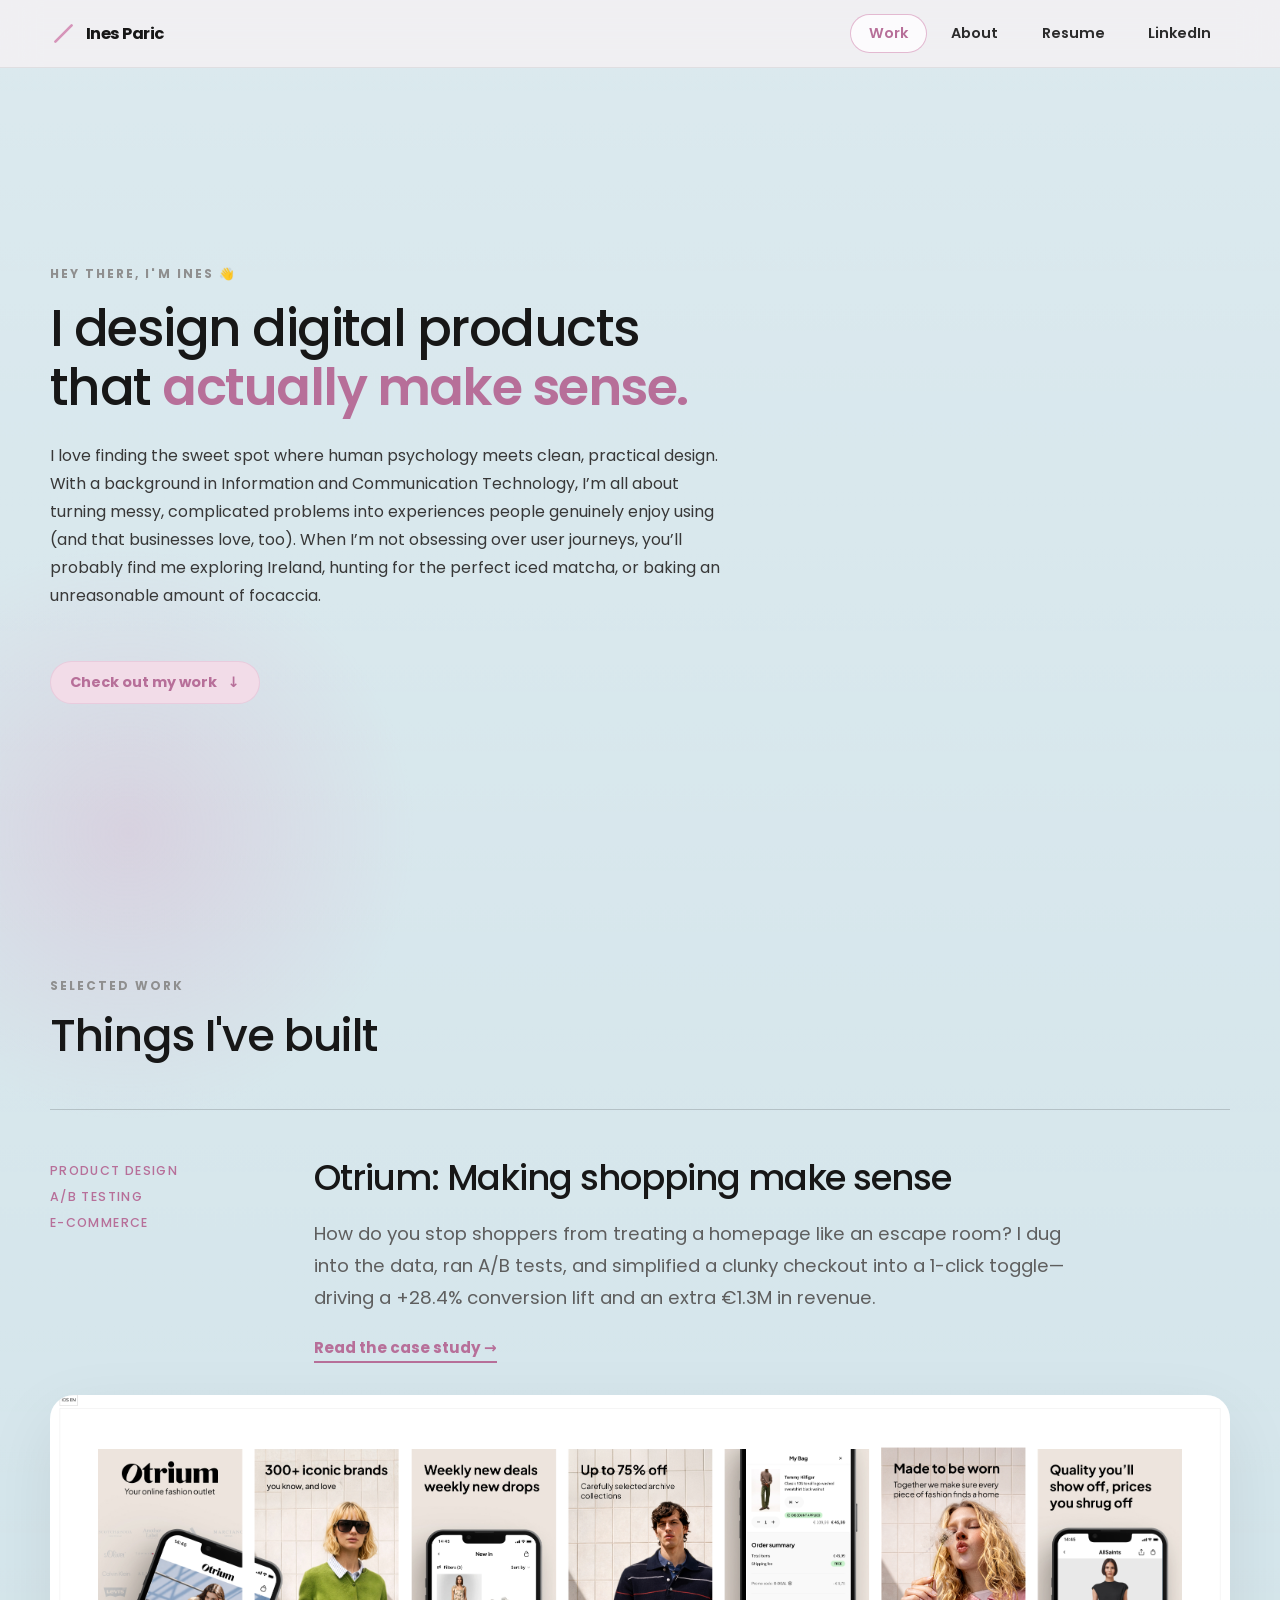
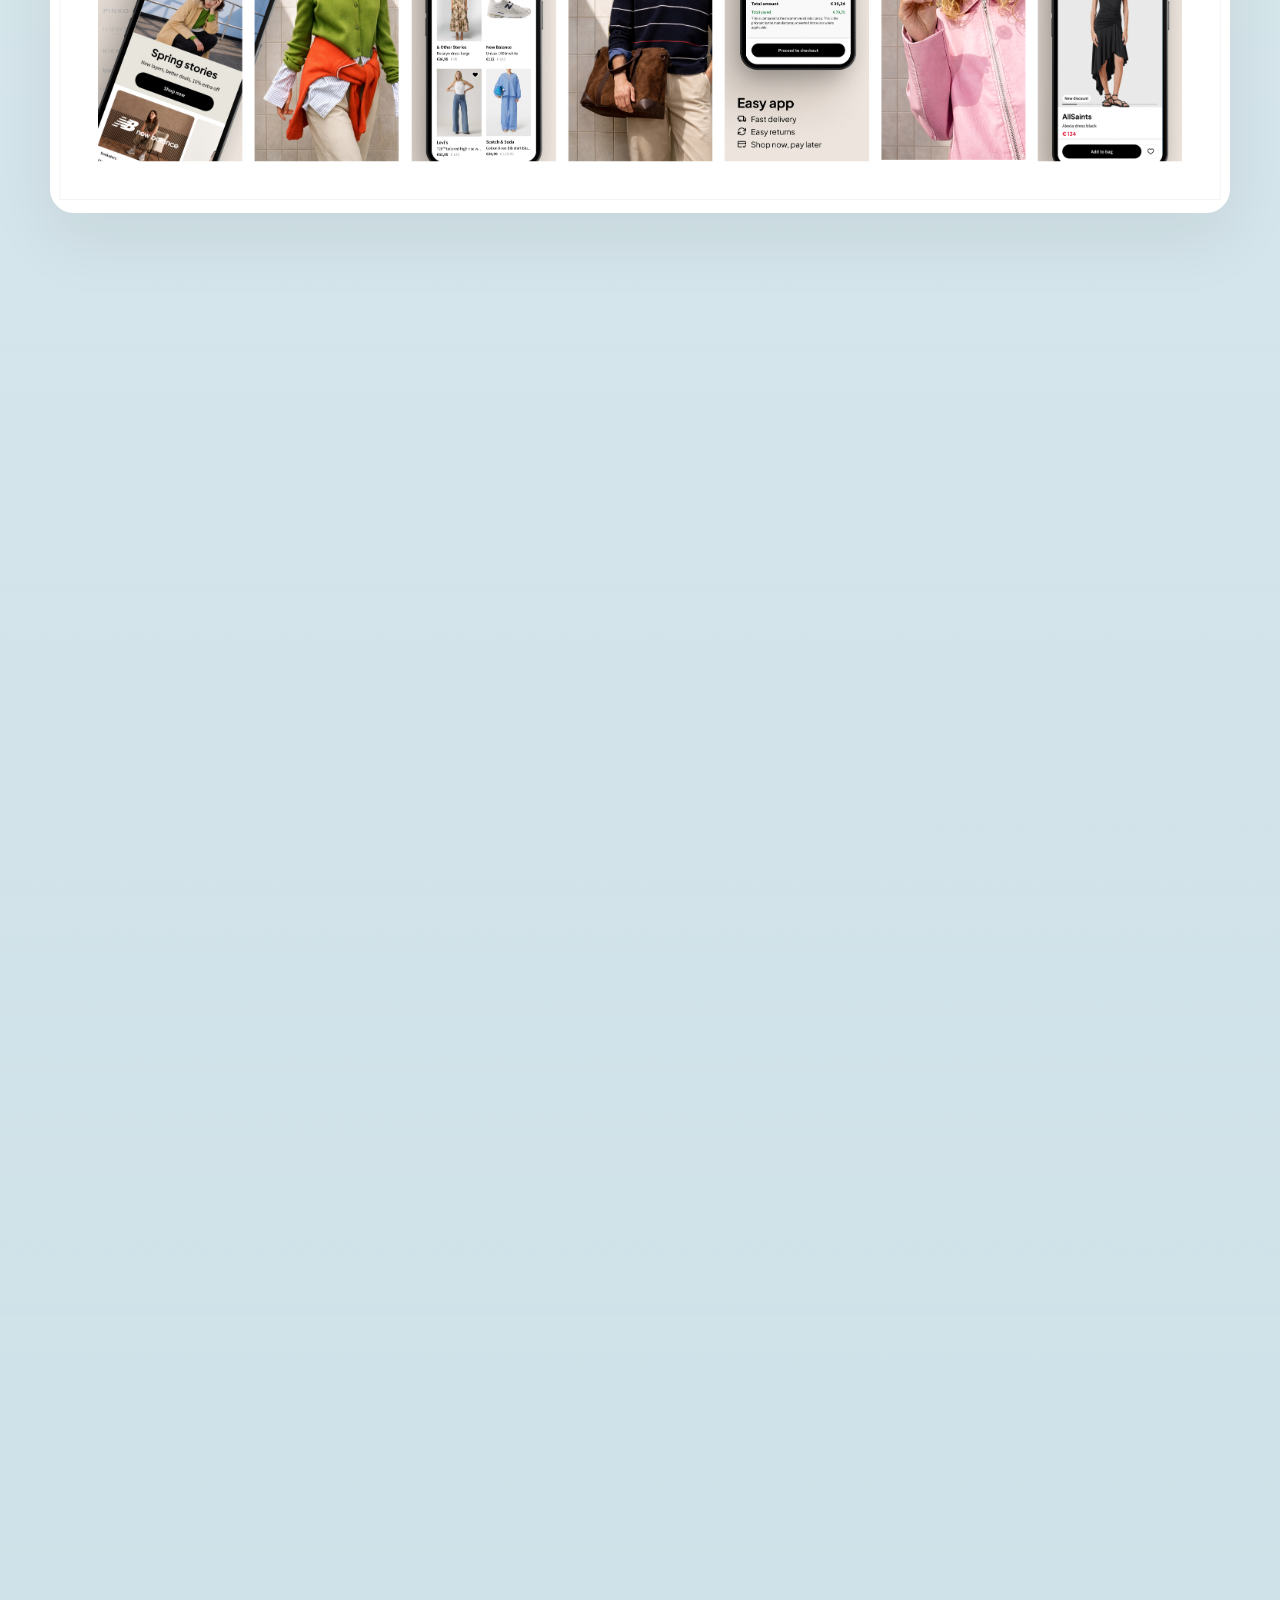
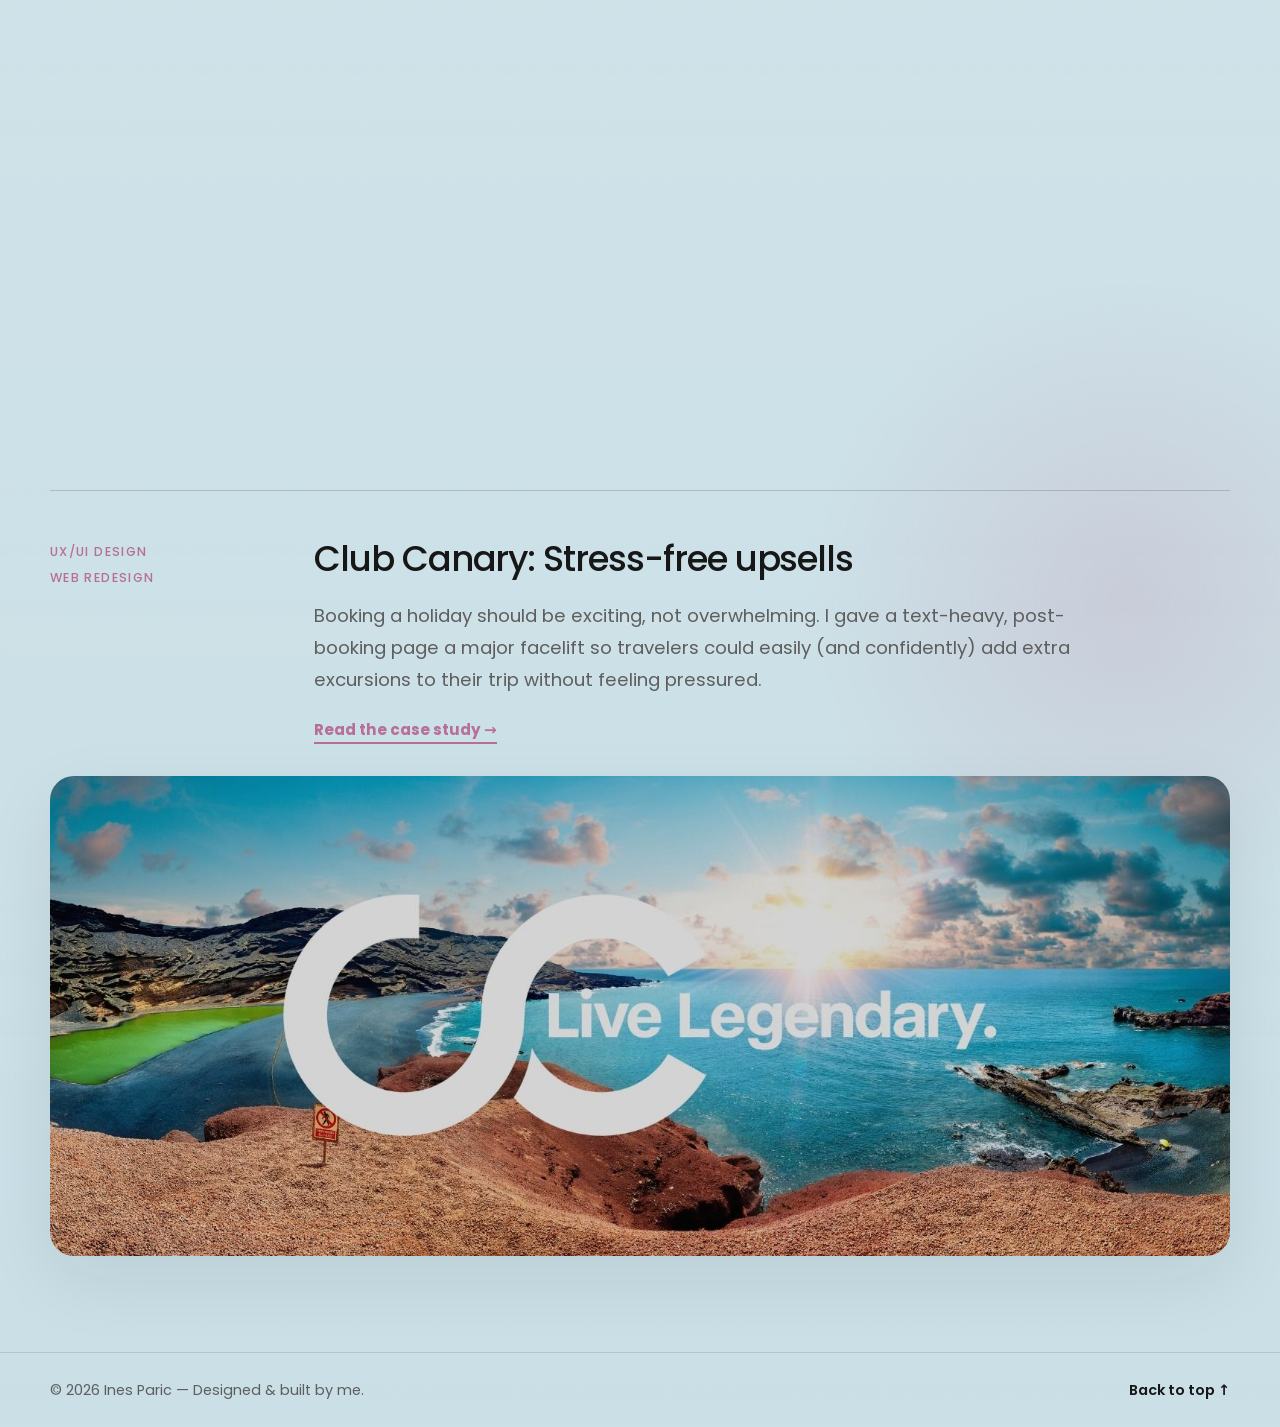
==== commit d2f03385: "Updated homepage layout, refined About copy, and overhauled Otrium case study" ====
--- a/index.html
+++ b/index.html
@@ -3,10 +3,10 @@
   <head>
     <meta charset="UTF-8" />
     <meta name="viewport" content="width=device-width, initial-scale=1.0" />
-    <title>Ines Paric | Product Builder & Designer</title>
+    <title>Ines Paric | Product Designer</title>
     <meta
       name="description"
-      content="Portfolio of Ines Paric, a Product Builder and Designer focused on user research, product optimization, e-commerce, and user-centred digital experiences."
+      content="Hi, I'm Ines! A Product Designer who loves turning messy problems into beautiful, easy-to-use digital experiences."
     />
     <link rel="stylesheet" href="css/style.css" />
   </head>
@@ -53,22 +53,23 @@
     </header>
 
     <main>
+      <!-- ===== HERO SECTION ===== -->
       <section class="home-hero" id="home">
         <div class="container hero-inner fade-in-up">
-          <p class="eyebrow">Product Builder & Designer</p>
+          <p class="eyebrow">Hey there, I'm Ines 👋</p>
 
           <h1>
-            I design and build user-centred digital products <span class="text-accent">from research to launch.</span>
+            I design digital products that <span class="text-accent">actually make sense.</span>
           </h1>
 
           <div class="hero-bottom">
             <p>
-              With a foundation in user research, UI design, and cross-functional collaboration, I bring over a year of hands-on industry experience—spanning e-commerce, agency work, and freelance projects. I turn complex problems into clear, scalable product experiences.
+              I love finding the sweet spot where human psychology meets clean, practical design. With a background in Information and Communication Technology, I’m all about turning messy, complicated problems into experiences people genuinely enjoy using (and that businesses love, too). When I’m not obsessing over user journeys, you’ll probably find me exploring Ireland, hunting for the perfect iced matcha, or baking an unreasonable amount of focaccia.
             </p>
 
             <div class="scroll-cue-container">
               <a href="#work" class="scroll-cue">
-                <span>Explore case studies</span>
+                <span>Check out my work</span>
                 <span class="scroll-arrow" aria-hidden="true">↓</span>
               </a>
             </div>
@@ -76,136 +77,132 @@
         </div>
       </section>
 
+      <!-- ===== WORK SECTION ===== -->
       <section class="work-section" id="work">
         <div class="container">
           <div class="work-intro fade-in-up">
             <p class="eyebrow">Selected work</p>
-            <h2>Case studies</h2>
+            <h2>Things I've built</h2>
           </div>
 
           <div class="project-list">
+            
+            <!-- PROJECT 1: OTRIUM -->
             <article class="project-feature fade-in-up" data-bg="#d9c8d3">
               <div class="project-meta">
-                <p class="project-year">2026</p>
-                <p>Product design</p>
+                <p>Product Design</p>
                 <p>A/B Testing</p>
-                <p>CRO Optimization</p>
-                <p>UI Architecture</p>
+                <p>E-commerce</p>
               </div>
 
               <div class="project-main">
                 <a href="project4.html" class="project-title-link">
-                  <h3>Otrium · Platform Optimization</h3>
-                </a>
-
-                <p class="project-description">
-                  Reducing friction across the shopping journey through data-driven experiments, checkout redesigns, and token systems, contributing to a €1.3M annualized GMV impact.
-                </p>
-
-                <a href="project4.html" class="project-link">View case study →</a>
-              </div>
-
-              <a href="project4.html" class="project-image-wrap" aria-label="View Otrium Platform Optimization case study">
+                  <h3>Otrium: Making shopping make sense</h3>
+                </a>
+
+                <p class="project-description">
+                  How do you stop shoppers from treating a homepage like an escape room? I dug into the data, ran A/B tests, and simplified a clunky checkout into a 1-click toggle—driving a +28.4% conversion lift and an extra €1.3M in revenue.
+                </p>
+
+                <a href="project4.html" class="project-link">Read the case study →</a>
+              </div>
+
+              <a href="project4.html" class="project-image-wrap" aria-label="View Otrium case study">
                 <img
                   src="assets/images/iOS EN.jpg"
-                  alt="Otrium Platform Optimization preview"
-                  class="project-image"
-                />
-              </a>
-            </article>
-
+                  alt="Otrium e-commerce design"
+                  class="project-image"
+                  style="height: auto; object-fit: contain;"
+                />
+              </a>
+            </article>
+
+            <!-- PROJECT 2: SENSORY MAP -->
             <article class="project-feature fade-in-up" data-bg="#c8d8eb">
               <div class="project-meta">
-                <p class="project-year">2024</p>
-                <p>UX research</p>
-                <p>App concept</p>
-                <p>Inclusive design</p>
-                <p>Prototype</p>
+                <p>UX Research</p>
+                <p>App Concept</p>
+                <p>Inclusive Design</p>
               </div>
 
               <div class="project-main">
                 <a href="project2.html" class="project-title-link">
-                  <h3>Sensory Map</h3>
-                </a>
-
-                <p class="project-description">
-                  Created an inclusive map concept that helps sensory-sensitive
-                  people navigate cities based on real sensory experiences.
-                </p>
-
-                <a href="project2.html" class="project-link">View case study →</a>
+                  <h3>Sensory Map: Navigating the noise</h3>
+                </a>
+
+                <p class="project-description">
+                  Navigation apps tell you where a place is, but what if they told you how it <em>feels</em>? I designed a concept app to help autistic and sensory-sensitive folks find calm, predictable spaces in busy cities.
+                </p>
+
+                <a href="project2.html" class="project-link">Read the case study →</a>
               </div>
 
               <a href="project2.html" class="project-image-wrap" aria-label="View Sensory Map case study">
                 <img
                   src="assets/images/SENSORYMAP.jpg"
-                  alt="Sensory Map app project preview"
-                  class="project-image"
-                />
-              </a>
-            </article>
-
+                  alt="Sensory Map app interface"
+                  class="project-image"
+                />
+              </a>
+            </article>
+
+            <!-- PROJECT 3: OBBI -->
             <article class="project-feature fade-in-up" data-bg="#d7c3e3">
               <div class="project-meta">
-                <p class="project-year">2024</p>
-                <p>Product design</p>
-                <p>Web app</p>
-                <p>UX flows</p>
-                <p>Prototype</p>
+                <p>Product Design</p>
+                <p>Web App</p>
+                <p>Ethical UX</p>
               </div>
 
               <div class="project-main">
                 <a href="project3.html" class="project-title-link">
-                  <h3>OBBI</h3>
-                </a>
-
-                <p class="project-description">
-                  Designed a web tool that helps teams compare their assumptions
-                  with their target audience and spot blind spots.
-                </p>
-
-                <a href="project3.html" class="project-link">View case study →</a>
+                  <h3>OBBI: Taking the sting out of bias</h3>
+                </a>
+
+                <p class="project-description">
+                  Nobody likes being called out for their blind spots. I helped build a web tool that takes the pressure off, using real audience data to help teams have safe, productive, and blame-free conversations about bias.
+                </p>
+
+                <a href="project3.html" class="project-link">Read the case study →</a>
               </div>
 
               <a href="project3.html" class="project-image-wrap" aria-label="View OBBI case study">
                 <img
                   src="assets/images/OBBI.jpg"
-                  alt="OBBI web app project preview"
-                  class="project-image"
-                />
-              </a>
-            </article>
-
+                  alt="OBBI web app interface"
+                  class="project-image"
+                />
+              </a>
+            </article>
+
+            <!-- PROJECT 4: CLUB CANARY -->
             <article class="project-feature fade-in-up" data-bg="#c5dce4">
               <div class="project-meta">
-                <p class="project-year">2025</p>
-                <p>Internship</p>
-                <p>UX/UI design</p>
-                <p>Front-end</p>
-                <p>WordPress</p>
-              </div>
-
-              <div class="project-main">
-                <a href="project4.html" class="project-title-link">
-                  <h3>Club Canary Upsell Page Redesign</h3>
-                </a>
-
-                <p class="project-description">
-                  Redesigned a post-booking upsell page to improve clarity,
-                  mobile structure, and booking confidence.
-                </p>
-
-                <a href="project4.html" class="project-link">View case study →</a>
-              </div>
-
-              <a href="project4.html" class="project-image-wrap" aria-label="View Club Canary case study">
+                <p>UX/UI Design</p>
+                <p>Web Redesign</p>
+              </div>
+
+              <div class="project-main">
+                <a href="project1.html" class="project-title-link">
+                  <h3>Club Canary: Stress-free upsells</h3>
+                </a>
+
+                <p class="project-description">
+                  Booking a holiday should be exciting, not overwhelming. I gave a text-heavy, post-booking page a major facelift so travelers could easily (and confidently) add extra excursions to their trip without feeling pressured.
+                </p>
+
+                <a href="project1.html" class="project-link">Read the case study →</a>
+              </div>
+
+              <a href="project1.html" class="project-image-wrap" aria-label="View Club Canary case study">
                 <img
                   src="assets/images/CLUBCANARY.jpg"
-                  alt="Club Canary upsell page redesign preview"
-                  class="project-image"
-                />
-              </a>
-            </article>
+                  alt="Club Canary upsell page redesign"
+                  class="project-image"
+                />
+              </a>
+            </article>
+
           </div>
         </div>
       </section>
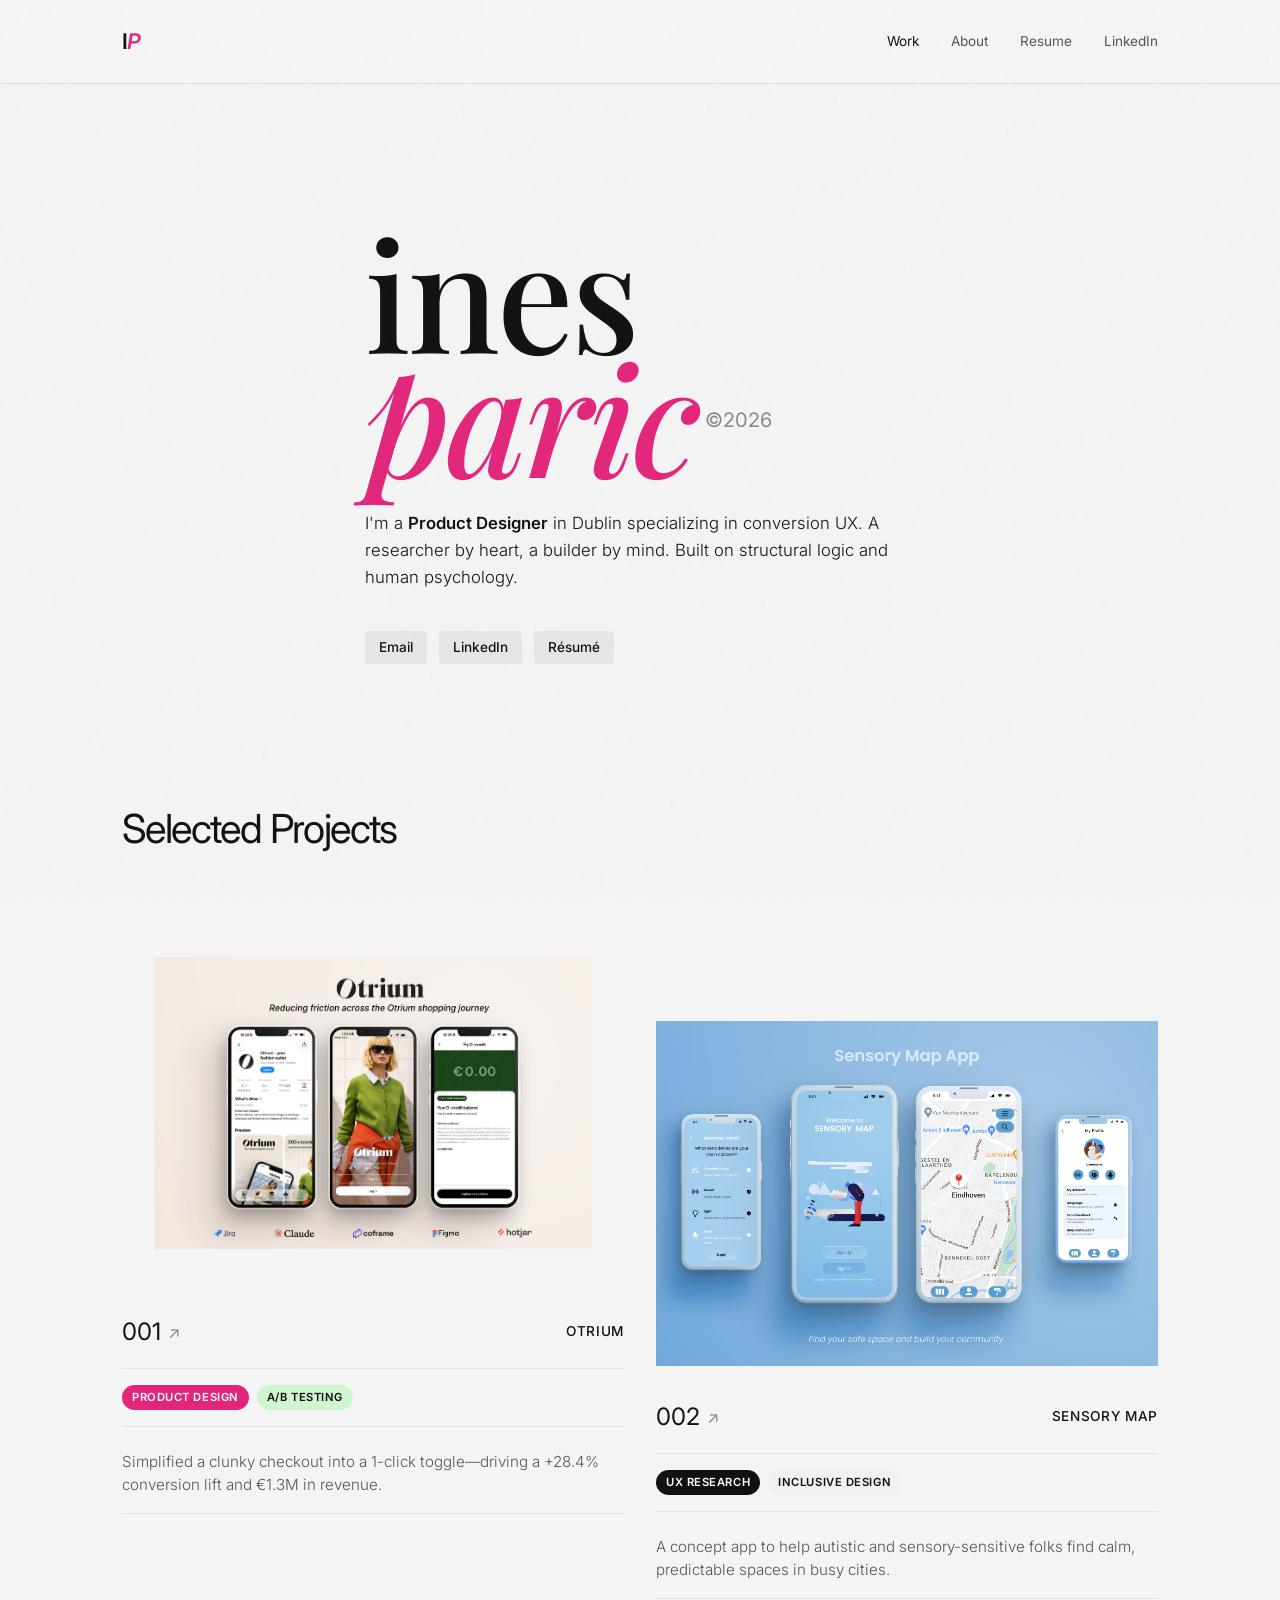
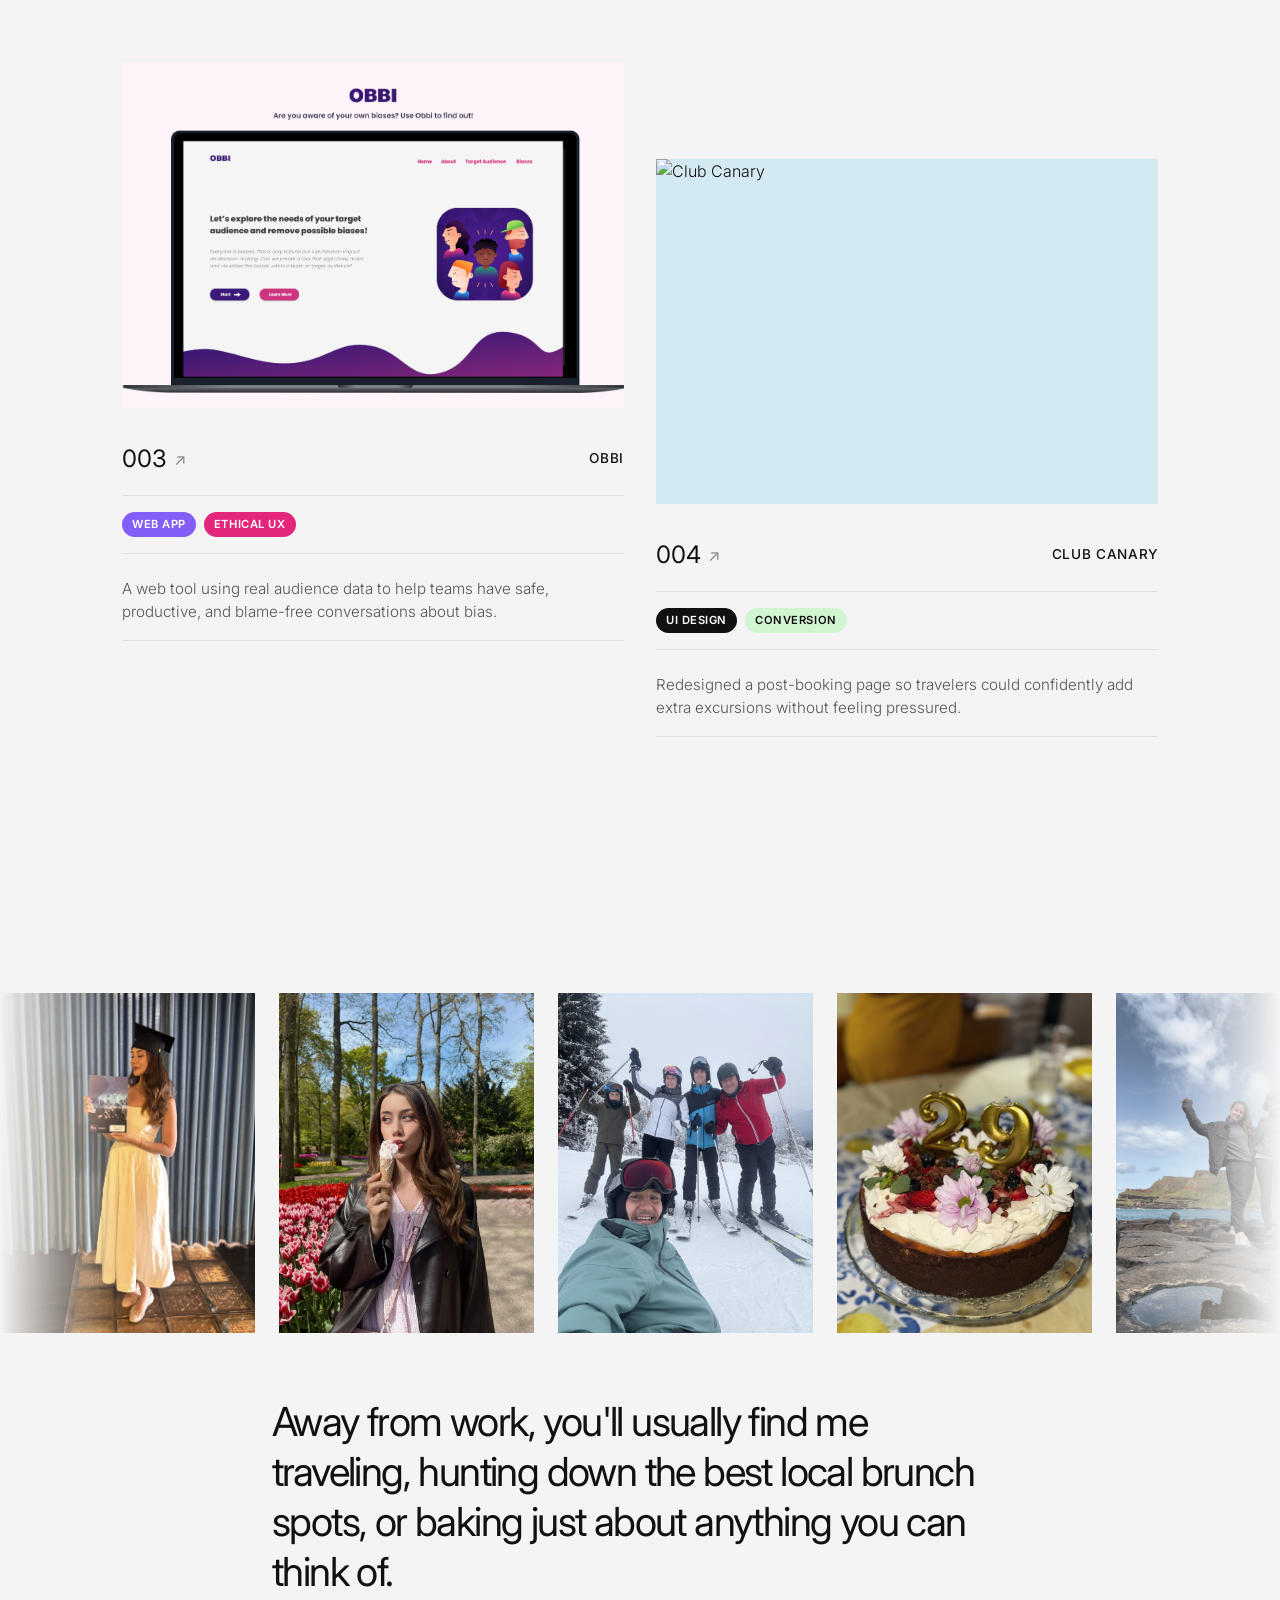
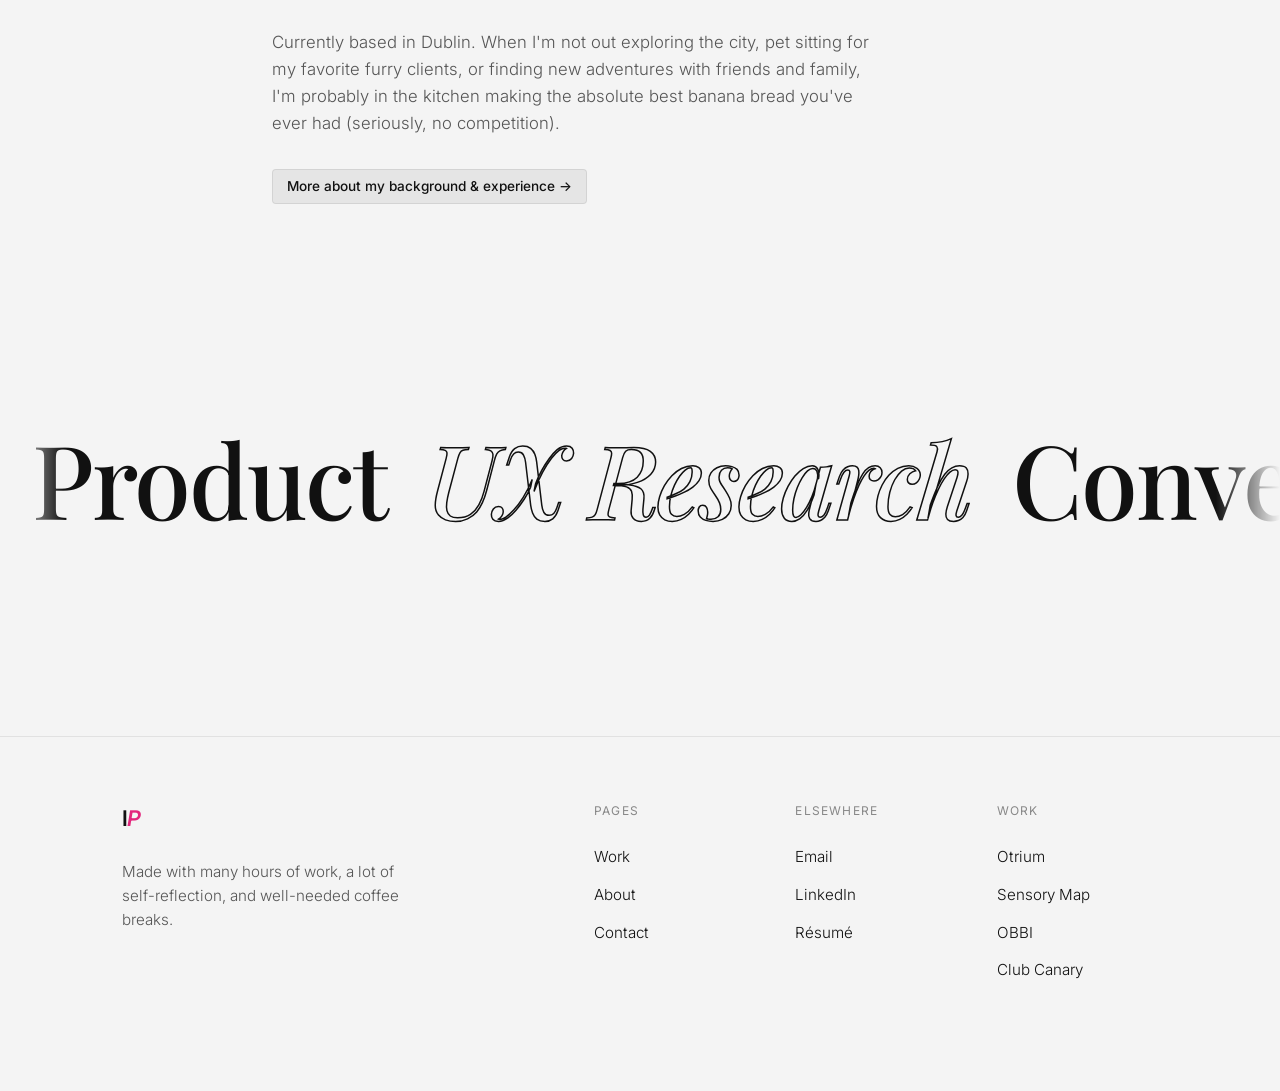
==== commit 92210f09: "Updated project 3 formatting and spacing" ====
--- a/index.html
+++ b/index.html
@@ -15,8 +15,7 @@
     <header class="navbar">
       <div class="container nav-container">
         <a href="index.html" class="logo-link" aria-label="Go to homepage">
-          <img src="assets/logo.svg" alt="" class="logo-icon" />
-          <span>Ines Paric</span>
+          <span class="logo-text">I<span class="highlight-pink">P</span></span>
         </a>
 
         <nav aria-label="Main navigation">
@@ -56,24 +55,24 @@
       <!-- ===== HERO SECTION ===== -->
       <section class="home-hero" id="home">
         <div class="container hero-inner fade-in-up">
-          <p class="eyebrow">Hey there, I'm Ines 👋</p>
-
-          <h1>
-            I design digital products that <span class="text-accent">actually make sense.</span>
-          </h1>
-
-          <div class="hero-bottom">
-            <p>
-              I love finding the sweet spot where human psychology meets clean, practical design. With a background in Information and Communication Technology, I’m all about turning messy, complicated problems into experiences people genuinely enjoy using (and that businesses love, too). When I’m not obsessing over user journeys, you’ll probably find me exploring Ireland, hunting for the perfect iced matcha, or baking an unreasonable amount of focaccia.
+          
+          <div class="hero-content-minimal">
+            <h1 class="hero-title">
+              ines<br>
+              <span class="highlight-pink">paric</span><span class="hero-year">©2026</span>
+            </h1>
+            
+            <p class="hero-bio">
+              I'm a <strong>Product Designer</strong> in Dublin specializing in conversion UX. A researcher by heart, a builder by mind. Built on structural logic and human psychology.
             </p>
 
-            <div class="scroll-cue-container">
-              <a href="#work" class="scroll-cue">
-                <span>Check out my work</span>
-                <span class="scroll-arrow" aria-hidden="true">↓</span>
-              </a>
+            <div class="hero-pills">
+              <a href="mailto:ines.paric1@gmail.com.com" class="pill">Email</a>
+              <a href="https://www.linkedin.com/in/ines-pari%C4%87-2a69b4251/" target="_blank" rel="noopener noreferrer" class="pill">LinkedIn</a>
+              <a href="assets/cv/Ines_CV.pdf" target="_blank" rel="noopener noreferrer" class="pill">Résumé</a>
             </div>
           </div>
+
         </div>
       </section>
 
@@ -81,171 +80,233 @@
       <section class="work-section" id="work">
         <div class="container">
           <div class="work-intro fade-in-up">
-            <p class="eyebrow">Selected work</p>
-            <h2>Things I've built</h2>
-          </div>
-
-          <div class="project-list">
+            <h2>Selected Projects</h2>
+          </div>
+
+          <div class="project-grid">
             
-            <!-- PROJECT 1: OTRIUM -->
-            <article class="project-feature fade-in-up" data-bg="#d9c8d3">
-              <div class="project-meta">
-                <p>Product Design</p>
-                <p>A/B Testing</p>
-                <p>E-commerce</p>
+            <!-- PROJECT 001: OTRIUM -->
+            <article class="project-card fade-in-up" data-bg="#f4f4f4">
+              <a href="project4.html" class="card-image-link">
+                <div>
+                  <img src="assets/images/otrium.main.jpg" alt="Otrium" class="card-image" style="object-fit: contain; padding: 2rem;" />
+                </div>
+              </a>
+              <div class="card-meta">
+                <div class="meta-row title-row">
+                  <h3>001 <span>↗</span></h3>
+                  <a href="project4.html" class="read-more">Otrium</a>
+                </div>
+                <div class="meta-row tag-row">
+                  <span class="tag" style="background: #e3267c; color: white;">Product Design</span>
+                  <span class="tag" style="background: #d1f4d1; color: #111;">A/B Testing</span>
+                </div>
+                <div class="meta-row desc-row">
+                  <p>Simplified a clunky checkout into a 1-click toggle—driving a +28.4% conversion lift and €1.3M in revenue.</p>
+                </div>
               </div>
-
-              <div class="project-main">
-                <a href="project4.html" class="project-title-link">
-                  <h3>Otrium: Making shopping make sense</h3>
-                </a>
-
-                <p class="project-description">
-                  How do you stop shoppers from treating a homepage like an escape room? I dug into the data, ran A/B tests, and simplified a clunky checkout into a 1-click toggle—driving a +28.4% conversion lift and an extra €1.3M in revenue.
-                </p>
-
-                <a href="project4.html" class="project-link">Read the case study →</a>
+            </article>
+
+            <!-- PROJECT 002: SENSORY MAP -->
+            <article class="project-card fade-in-up" data-bg="#f4f4f4">
+              <a href="project2.html" class="card-image-link">
+                <div class="card-image-wrap" style="background: #d4e5f9;">
+                  <img src="assets/images/sensory.jpg" alt="Sensory Map" class="card-image" />
+                </div>
+              </a>
+              <div class="card-meta">
+                <div class="meta-row title-row">
+                  <h3>002 <span>↗</span></h3>
+                  <a href="project2.html" class="read-more">Sensory Map</a>
+                </div>
+                <div class="meta-row tag-row">
+                  <span class="tag" style="background: #111; color: white;">UX Research</span>
+                  <span class="tag" style="background: #f0f0f0; color: #111;">Inclusive Design</span>
+                </div>
+                <div class="meta-row desc-row">
+                  <p>A concept app to help autistic and sensory-sensitive folks find calm, predictable spaces in busy cities.</p>
+                </div>
               </div>
-
-              <a href="project4.html" class="project-image-wrap" aria-label="View Otrium case study">
-                <img
-                  src="assets/images/iOS EN.jpg"
-                  alt="Otrium e-commerce design"
-                  class="project-image"
-                  style="height: auto; object-fit: contain;"
-                />
-              </a>
             </article>
 
-            <!-- PROJECT 2: SENSORY MAP -->
-            <article class="project-feature fade-in-up" data-bg="#c8d8eb">
-              <div class="project-meta">
-                <p>UX Research</p>
-                <p>App Concept</p>
-                <p>Inclusive Design</p>
+            <!-- PROJECT 003: OBBI -->
+            <article class="project-card fade-in-up" data-bg="#f4f4f4">
+              <a href="project3.html" class="card-image-link">
+                <div class="card-image-wrap" style="background: #e9dcf2;">
+                  <img src="assets/images/OBBI.jpg" alt="OBBI" class="card-image" />
+                </div>
+              </a>
+              <div class="card-meta">
+                <div class="meta-row title-row">
+                  <h3>003 <span>↗</span></h3>
+                  <a href="project3.html" class="read-more">OBBI</a>
+                </div>
+                <div class="meta-row tag-row">
+                  <span class="tag" style="background: #845ef7; color: white;">Web App</span>
+                  <span class="tag" style="background: #e3267c; color: white;">Ethical UX</span>
+                </div>
+                <div class="meta-row desc-row">
+                  <p>A web tool using real audience data to help teams have safe, productive, and blame-free conversations about bias.</p>
+                </div>
               </div>
-
-              <div class="project-main">
-                <a href="project2.html" class="project-title-link">
-                  <h3>Sensory Map: Navigating the noise</h3>
-                </a>
-
-                <p class="project-description">
-                  Navigation apps tell you where a place is, but what if they told you how it <em>feels</em>? I designed a concept app to help autistic and sensory-sensitive folks find calm, predictable spaces in busy cities.
-                </p>
-
-                <a href="project2.html" class="project-link">Read the case study →</a>
+            </article>
+
+            <!-- PROJECT 004: CLUB CANARY -->
+            <article class="project-card fade-in-up" data-bg="#f4f4f4">
+              <a href="project1.html" class="card-image-link">
+                <div class="card-image-wrap" style="background: #d3eaf2;">
+                  <img src="assets/images/club.jpg" alt="Club Canary" class="card-image" />
+                </div>
+              </a>
+              <div class="card-meta">
+                <div class="meta-row title-row">
+                  <h3>004 <span>↗</span></h3>
+                  <a href="project1.html" class="read-more">Club Canary</a>
+                </div>
+                <div class="meta-row tag-row">
+                  <span class="tag" style="background: #111; color: white;">UI Design</span>
+                  <span class="tag" style="background: #d1f4d1; color: #111;">Conversion</span>
+                </div>
+                <div class="meta-row desc-row">
+                  <p>Redesigned a post-booking page so travelers could confidently add extra excursions without feeling pressured.</p>
+                </div>
               </div>
-
-              <a href="project2.html" class="project-image-wrap" aria-label="View Sensory Map case study">
-                <img
-                  src="assets/images/SENSORYMAP.jpg"
-                  alt="Sensory Map app interface"
-                  class="project-image"
-                />
-              </a>
             </article>
 
-            <!-- PROJECT 3: OBBI -->
-            <article class="project-feature fade-in-up" data-bg="#d7c3e3">
-              <div class="project-meta">
-                <p>Product Design</p>
-                <p>Web App</p>
-                <p>Ethical UX</p>
-              </div>
-
-              <div class="project-main">
-                <a href="project3.html" class="project-title-link">
-                  <h3>OBBI: Taking the sting out of bias</h3>
-                </a>
-
-                <p class="project-description">
-                  Nobody likes being called out for their blind spots. I helped build a web tool that takes the pressure off, using real audience data to help teams have safe, productive, and blame-free conversations about bias.
-                </p>
-
-                <a href="project3.html" class="project-link">Read the case study →</a>
-              </div>
-
-              <a href="project3.html" class="project-image-wrap" aria-label="View OBBI case study">
-                <img
-                  src="assets/images/OBBI.jpg"
-                  alt="OBBI web app interface"
-                  class="project-image"
-                />
-              </a>
-            </article>
-
-            <!-- PROJECT 4: CLUB CANARY -->
-            <article class="project-feature fade-in-up" data-bg="#c5dce4">
-              <div class="project-meta">
-                <p>UX/UI Design</p>
-                <p>Web Redesign</p>
-              </div>
-
-              <div class="project-main">
-                <a href="project1.html" class="project-title-link">
-                  <h3>Club Canary: Stress-free upsells</h3>
-                </a>
-
-                <p class="project-description">
-                  Booking a holiday should be exciting, not overwhelming. I gave a text-heavy, post-booking page a major facelift so travelers could easily (and confidently) add extra excursions to their trip without feeling pressured.
-                </p>
-
-                <a href="project1.html" class="project-link">Read the case study →</a>
-              </div>
-
-              <a href="project1.html" class="project-image-wrap" aria-label="View Club Canary case study">
-                <img
-                  src="assets/images/CLUBCANARY.jpg"
-                  alt="Club Canary upsell page redesign"
-                  class="project-image"
-                />
-              </a>
-            </article>
-
           </div>
         </div>
       </section>
+
+      <!-- ===== PERSONAL SECTION (Auto-Scrolling) ===== -->
+      <section class="personal-section fade-in-up">
+        
+        <div class="personal-gallery-wrapper">
+          <div class="personal-gallery-track">
+            
+            
+            <!-- ===== FIRST SET (All 20 Unique Images) ===== -->
+            <img src="assets/images/s1.jpeg" alt="Life" class="personal-photo" />
+            <img src="assets/images/s2.JPG" alt="Life" class="personal-photo" />
+            <img src="assets/images/s3.jpeg" alt="Life" class="personal-photo" />
+            <img src="assets/images/s4.JPG" alt="Life" class="personal-photo" />
+            <img src="assets/images/s5.JPG" alt="Life" class="personal-photo" />
+            <img src="assets/images/s6.jpeg" alt="Life" class="personal-photo" />
+            <img src="assets/images/s7.JPG" alt="Life" class="personal-photo" />
+            <img src="assets/images/s8.jpeg" alt="Life" class="personal-photo" />
+            <img src="assets/images/s9.jpeg" alt="Life" class="personal-photo" />
+            <img src="assets/images/s10.jpeg" alt="Life" class="personal-photo" />
+            <img src="assets/images/s11.JPG" alt="Life" class="personal-photo" />
+            <img src="assets/images/s12.jpeg" alt="Life" class="personal-photo" />
+            <img src="assets/images/s13.jpeg" alt="Life" class="personal-photo" />
+            <img src="assets/images/s14.jpeg" alt="Life" class="personal-photo" />
+            <img src="assets/images/s15.JPG" alt="Life" class="personal-photo" />
+            <img src="assets/images/s16.jpeg" alt="Life" class="personal-photo" />
+            <img src="assets/images/s17.jpg" alt="Life" class="personal-photo" />
+            <img src="assets/images/s18.jpeg" alt="Life" class="personal-photo" />
+            <img src="assets/images/s19.jpeg" alt="Life" class="personal-photo" />
+            <img src="assets/images/s20.JPG" alt="Life" class="personal-photo" />
+
+            <!-- ===== DUPLICATED SET (For the infinite loop illusion) ===== -->
+            <img src="assets/images/s1.jpeg" alt="Life" class="personal-photo" />
+            <img src="assets/images/s2.JPG" alt="Life" class="personal-photo" />
+            <img src="assets/images/s3.jpeg" alt="Life" class="personal-photo" />
+            <img src="assets/images/s4.JPG" alt="Life" class="personal-photo" />
+            <img src="assets/images/s5.JPG" alt="Life" class="personal-photo" />
+            <img src="assets/images/s6.jpeg" alt="Life" class="personal-photo" />
+            <img src="assets/images/s7.JPG" alt="Life" class="personal-photo" />
+            <img src="assets/images/s8.jpeg" alt="Life" class="personal-photo" />
+            <img src="assets/images/s9.jpeg" alt="Life" class="personal-photo" />
+            <img src="assets/images/s10.jpeg" alt="Life" class="personal-photo" />
+            <img src="assets/images/s11.JPG" alt="Life" class="personal-photo" />
+            <img src="assets/images/s12.jpeg" alt="Life" class="personal-photo" />
+            <img src="assets/images/s13.jpeg" alt="Life" class="personal-photo" />
+            <img src="assets/images/s14.jpeg" alt="Life" class="personal-photo" />
+            <img src="assets/images/s15.JPG" alt="Life" class="personal-photo" />
+            <img src="assets/images/s16.jpeg" alt="Life" class="personal-photo" />
+            <img src="assets/images/s17.jpg" alt="Life" class="personal-photo" />
+            <img src="assets/images/s18.jpeg" alt="Life" class="personal-photo" />
+            <img src="assets/images/s19.jpeg" alt="Life" class="personal-photo" />
+            <img src="assets/images/s20.JPG alt="Life" class="personal-photo" />
+
+          </div>
+        </div>
+
+        <div class="container personal-text">
+          <h2>Away from work, you'll usually find me traveling, hunting down the best local brunch spots, or baking just about anything you can think of.</h2>
+          <p style="margin-bottom: 2rem;">
+            Currently based in Dublin. When I'm not out exploring the city, pet sitting for my favorite furry clients, or finding new adventures with friends and family, I'm probably in the kitchen making the absolute best banana bread you've ever had (seriously, no competition).
+          </p>
+
+          <!-- New link button to the About page -->
+          <div class="personal-action">
+            <a href="about.html" class="pill" style="border: 1px solid var(--border); display: inline-flex; align-items: center; gap: 0.5rem;">
+              More about my background &amp; experience →
+            </a>
+          </div>
+        </div>
+      <!-- ===== SPECIALTIES MARQUEE ===== -->
+      <section class="specialties-section">
+        <div class="specialties-marquee">
+          <div class="specialties-track">
+            <!-- First Set -->
+            <span>Product</span><span class="outline">UX Research</span><span>Conversion</span><span class="outline">A/B Testing</span><span>UI Design</span><span class="outline">E-commerce</span>
+            <!-- Duplicated Set for Infinite Loop -->
+            <span>Product</span><span class="outline">UX Research</span><span>Conversion</span><span class="outline">A/B Testing</span><span>UI Design</span><span class="outline">E-commerce</span>
+          </div>
+        </div>
+      </section>
+
     </main>
 
+    <!-- ===== NEW FOOTER ===== -->
     <footer class="site-footer">
-      <div class="container footer-inner">
-        <p>© 2026 Ines Paric — Designed &amp; built by me.</p>
-        <a href="#home">Back to top ↑</a>
+      <div class="container footer-grid">
+        
+        <!-- Left Side: Brand & Bio -->
+        <div class="footer-brand">
+          <a href="index.html" class="logo-link" aria-label="Go to homepage" style="margin-bottom: 1.5rem; display: block;">
+            <span class="logo-text">I<span class="highlight-pink" style="font-style: italic;">P</span></span>
+          </a>
+          <p>Made with many hours of work, a lot of self-reflection, and well-needed coffee breaks.</p>
+        </div>
+
+        <!-- Right Side: Link Grid -->
+        <div class="footer-links-group">
+          
+          <div class="footer-column">
+            <h4>Pages</h4>
+            <ul>
+              <li><a href="index.html">Work</a></li>
+              <li><a href="about.html">About</a></li>
+              <li><a href="mailto:ines.paric1@gmail.com">Contact</a></li>
+            </ul>
+          </div>
+
+          <div class="footer-column">
+            <h4>Elsewhere</h4>
+            <ul>
+              <li><a href="mailto:ines.paric1@gmail.com">Email</a></li>
+              <li><a href="https://www.linkedin.com/in/ines-pari%C4%87-2a69b4251/" target="_blank" rel="noopener noreferrer">LinkedIn</a></li>
+              <li><a href="assets/cv/Ines_CV.pdf" target="_blank" rel="noopener noreferrer">Résumé</a></li>
+            </ul>
+          </div>
+
+          <div class="footer-column">
+            <h4>Work</h4>
+            <ul>
+              <li><a href="project4.html">Otrium</a></li>
+              <li><a href="project2.html">Sensory Map</a></li>
+              <li><a href="project3.html">OBBI</a></li>
+              <li><a href="project1.html">Club Canary</a></li>
+            </ul>
+          </div>
+
+        </div>
+
       </div>
     </footer>
 
-    <script>
-      const fadeElements = document.querySelectorAll(".fade-in-up");
-
-      const fadeObserver = new IntersectionObserver(
-        (entries) => {
-          entries.forEach((entry) => {
-            if (entry.isIntersecting) {
-              entry.target.classList.add("visible");
-            }
-          });
-        },
-        { threshold: 0.12 }
-      );
-
-      fadeElements.forEach((element) => fadeObserver.observe(element));
-
-      const projectSections = document.querySelectorAll(".project-feature");
-
-      const bgObserver = new IntersectionObserver(
-        (entries) => {
-          entries.forEach((entry) => {
-            if (entry.isIntersecting) {
-              const color = entry.target.getAttribute("data-bg");
-              document.documentElement.style.setProperty("--page-bg", color);
-            }
-          });
-        },
-        { threshold: 0.42 }
-      );
-
-      projectSections.forEach((section) => bgObserver.observe(section));
-    </script>
+    <!-- Link to your external JavaScript file -->
+    <script src="js/script.js"></script> 
   </body>
 </html>
--- a/css/style.css
+++ b/css/style.css
@@ -1,299 +1,989 @@
-/* ========== GOOGLE FONT ========== */
-@import url("https://fonts.googleapis.com/css2?family=Poppins:wght@300;400;500;600;700&display=swap");
-
-/* ========== ROOT & RESET ========== */
+/* =========================================
+   1. RESET & VARIABLES
+   ========================================= */
+@import url('https://fonts.googleapis.com/css2?family=Inter:wght@300;400;500;600&display=swap');
+@import url('https://fonts.googleapis.com/css2?family=Inter:wght@300;400;500;600&display=swap');
+@import url('https://fonts.googleapis.com/css2?family=Playfair+Display:ital,wght@0,500;1,500&display=swap');
+
 :root {
-  --page-bg: #f7f1f4; 
-  --surface: #ffffff; 
-  --ink: #171717; 
-  --muted: #5e5e5e; 
-  --muted-light: #8f8f8f;
-  --line: rgba(23, 23, 23, 0.13); 
-  --accent: #d695ba; 
-  --accent-dark: #b76f99; 
-  --accent-soft: #f2dce8;
-  --shadow: 0 24px 70px rgba(22, 22, 22, 0.08); 
-  --container: 1180px;
-}
-
-* { 
-  margin: 0; 
-  padding: 0; 
-  box-sizing: border-box; 
-}
-
-html { 
-  scroll-behavior: smooth; 
-  background: var(--page-bg); 
-  transition: background-color 0.9s ease; 
+  --font-main: 'Inter', -apple-system, BlinkMacSystemFont, "Segoe UI", sans-serif;
+  --page-bg: #f9f9f9; /* Default background, overridden by your JS on scroll */
+  --ink: #111111;
+  --ink-muted: #555555;
+  --ink-light: #888888;
+  --border: rgba(0, 0, 0, 0.08);
+  --border-hover: rgba(0, 0, 0, 0.2);
+  --surface: rgba(255, 255, 255, 0.6);
+  --container: 1100px;
+}
+
+* {
+  box-sizing: border-box;
+  margin: 0;
+  padding: 0;
 }
 
 body {
-  min-height: 100vh; 
-  font-family: "Poppins", system-ui, -apple-system, sans-serif;
-  -webkit-font-smoothing: antialiased; 
+  font-family: var(--font-main);
+  font-weight: 300;
+  background-color: var(--page-bg);
+  color: var(--ink);
+  line-height: 1.6;
+  -webkit-font-smoothing: antialiased;
   -moz-osx-font-smoothing: grayscale;
-  text-rendering: optimizeLegibility;
-  background: radial-gradient(circle at 10% 18%, rgba(214, 149, 186, 0.26), transparent 18rem),
-    radial-gradient(circle at 88% 82%, rgba(183, 111, 153, 0.18), transparent 20rem),
-    linear-gradient(180deg, rgba(255, 255, 255, 0.38), rgba(255, 255, 255, 0.08)), var(--page-bg);
-  color: var(--ink); 
-  line-height: 1.6; 
-  transition: background-color 0.9s ease;
-}
-
-img { max-width: 100%; }
-a { color: inherit; }
-::selection { background: var(--accent-soft); color: var(--ink); }
-.container { width: min(var(--container), calc(100% - 48px)); margin: 0 auto; }
-
-/* ========== UTILITIES & ACCENTS ========== */
+  /* This ensures the JS background color change is buttery smooth */
+  transition: background-color 0.8s cubic-bezier(0.25, 1, 0.5, 1); 
+}
+html {
+  scroll-behavior: smooth;
+}
+
+img, video {
+  max-width: 100%;
+  display: block;
+}
+
+a {
+  color: inherit;
+  text-decoration: none;
+}
+
+.container {
+  max-width: var(--container);
+  margin: 0 auto;
+  padding: 0 2rem;
+}
+
+/* =========================================
+   2. TYPOGRAPHY
+   ========================================= */
+h1, h2, h3, h4 {
+  font-weight: 400;
+  letter-spacing: -0.03em;
+  color: var(--ink);
+}
+
+h1 {
+  font-size: clamp(2.5rem, 5vw, 4rem);
+  line-height: 1.1;
+}
+
+h2 {
+  font-size: clamp(2rem, 4vw, 3rem);
+  margin-bottom: 1rem;
+}
+
+h3 {
+  font-size: 1.25rem;
+  font-weight: 500;
+  letter-spacing: -0.01em;
+  margin-bottom: 0.5rem;
+}
+
+p {
+  color: var(--ink-muted);
+}
+
+.eyebrow {
+  font-size: 0.75rem;
+  text-transform: uppercase;
+  letter-spacing: 0.1em;
+  font-weight: 600;
+  color: var(--ink-light);
+  margin-bottom: 1.5rem;
+}
+
+.text-accent {
+  font-style: italic;
+  font-weight: 300;
+  color: var(--ink-muted);
+}
+
+/* =========================================
+   3. NAVIGATION
+   ========================================= */
+.navbar {
+  position: fixed;
+  top: 0;
+  left: 0;
+  width: 100%;
+  padding: 1.5rem 0;
+  z-index: 100;
+  backdrop-filter: blur(12px);
+  -webkit-backdrop-filter: blur(12px);
+  background: rgba(255, 255, 255, 0.1);
+  border-bottom: 1px solid var(--border);
+  transition: background 0.3s ease;
+}
+
+.nav-container {
+  display: flex;
+  justify-content: space-between;
+  align-items: center;
+}
+
+.logo-link {
+  display: flex;
+  align-items: center;
+  gap: 0.75rem;
+  font-weight: 500;
+  font-size: 1rem;
+  letter-spacing: -0.01em;
+}
+
+.logo-icon {
+  width: 20px;
+  height: 20px;
+}
+
+.nav-links {
+  display: flex;
+  list-style: none;
+  gap: 2rem;
+}
+
+.nav-link {
+  font-size: 0.85rem;
+  font-weight: 400;
+  color: var(--ink-muted);
+  transition: color 0.2s ease;
+}
+
+.nav-link:hover, .nav-link.active {
+  color: var(--ink);
+}
+
+/* =========================================
+   4. HERO SECTION
+   ========================================= */
+/* =========================================
+   4. HERO SECTION & LAYOUT
+   ========================================= */
+.home-hero {
+  padding-top: 14rem; /* This is the magic line that pushes it below the navbar! */
+  padding-bottom: 6rem;
+  min-height: 85vh;
+  display: flex;
+  align-items: center; /* This centers it vertically on the screen */
+}
+
+.hero-content-minimal {
+  max-width: 800px;
+}
+
+.hero-title {
+  font-family: 'Playfair Display', serif; /* Applies the editorial font */
+  font-size: clamp(4.5rem, 12vw, 9.5rem);
+  font-weight: 500;
+  line-height: 0.82;
+  letter-spacing: -0.02em; /* Adjusted slightly for the serif font */
+  margin-top: 0;
+  margin-bottom: 2rem;
+  color: var(--ink);
+}
+
+.highlight-pink {
+  color: #e3267c; 
+  font-style: italic; /* Adds that elegant slant to your last name */
+}
+
+.hero-year {
+  font-family: var(--font-main); /* Keeps the copyright year in the clean sans-serif */
+  font-size: clamp(0.9rem, 2vw, 1.25rem);
+  font-weight: 400;
+  color: var(--ink-light);
+  vertical-align: super;
+  margin-left: 0.5rem;
+  letter-spacing: 0;
+  font-style: normal;
+}
+
+.hero-bio {
+  font-size: 1.05rem;
+  max-width: 550px;
+  color: var(--ink);
+  margin-bottom: 2.5rem;
+  line-height: 1.6;
+}
+
+.hero-bio strong {
+  font-weight: 600;
+}
+
+.hero-pills {
+  display: flex;
+  gap: 0.75rem;
+  flex-wrap: wrap;
+}
+
+.pill {
+  background: rgba(0, 0, 0, 0.06);
+  padding: 6px 14px;
+  border-radius: 4px;
+  font-size: 0.85rem;
+  font-weight: 500;
+  color: var(--ink);
+  transition: background 0.2s ease;
+}
+
+.pill:hover {
+  background: rgba(0, 0, 0, 0.12);
+}
+
+/* =========================================
+   5. STATUS CARD (Right Column)
+   ========================================= */
+.hero-status-card {
+  background: transparent;
+  border: 1px solid var(--border);
+  border-radius: 16px;
+  padding: 2.5rem;
+  max-width: 380px;
+  justify-self: center;
+  width: 100%;
+}
+
+.status-badge {
+  display: inline-flex;
+  align-items: center;
+  gap: 8px;
+  padding: 6px 12px;
+  border-radius: 100px;
+  font-size: 0.75rem;
+  font-weight: 500;
+  color: var(--ink);
+  border: 1px solid var(--border);
+  margin-bottom: 2rem;
+}
+
+.status-badge .dot {
+  width: 6px;
+  height: 6px;
+  background: #111;
+  border-radius: 50%;
+}
+
+.status-list {
+  list-style: none;
+  margin: 0 0 2rem 0;
+}
+
+.status-list li {
+  font-size: 0.9rem;
+  margin-bottom: 1.25rem;
+  padding-bottom: 1.25rem;
+  border-bottom: 1px solid var(--border);
+  display: flex;
+  flex-direction: column;
+  gap: 6px;
+}
+
+.status-list li:last-child {
+  border-bottom: none;
+  margin-bottom: 0;
+  padding-bottom: 0;
+}
+
+.status-list span.label {
+  font-size: 0.7rem;
+  text-transform: uppercase;
+  letter-spacing: 0.05em;
+  color: var(--ink-light);
+  font-weight: 500;
+}
+
+.status-list span.value {
+  font-weight: 400;
+  color: var(--ink);
+}
+
+/* =========================================
+   6. WORK SECTION (GRID LAYOUT)
+   ========================================= */
+.work-section {
+  padding: 2rem 0 8rem 0;
+}
+
+.work-intro h2 {
+  font-size: clamp(2rem, 4vw, 2.5rem);
+  font-weight: 400;
+  letter-spacing: -0.04em;
+  margin-bottom: 4rem;
+}
+
+.project-grid {
+  display: grid;
+  grid-template-columns: 1fr;
+  gap: 4rem 2rem;
+}
+
+/* On desktop, make it a 2-column masonry-style grid */
+@media (min-width: 850px) {
+  .project-grid {
+    grid-template-columns: repeat(2, 1fr);
+  }
+  /* Offset the second column slightly to create that dynamic staggered look */
+  .project-card:nth-child(even) {
+    margin-top: 6rem;
+  }
+}
+
+.card-image-wrap {
+  width: 100%;
+  aspect-ratio: 16 / 11;
+  overflow: hidden;
+  position: relative;
+  transition: transform 0.4s ease;
+}
+
+.card-image-wrap:hover {
+  transform: scale(0.98);
+}
+
+.card-image {
+  width: 100%;
+  height: 100%;
+  object-fit: cover;
+}
+
+.card-meta {
+  margin-top: 1rem;
+}
+
+.meta-row {
+  display: flex;
+  align-items: center;
+  justify-content: space-between;
+  padding: 1rem 0;
+  border-bottom: 1px solid var(--border);
+}
+
+.title-row h3 {
+  font-size: 1.5rem;
+  font-weight: 400;
+  margin: 0;
+  display: flex;
+  align-items: center;
+  gap: 0.5rem;
+}
+
+.title-row h3 span {
+  font-size: 1rem;
+  color: var(--ink-light);
+}
+
+.read-more {
+  font-size: 0.85rem;
+  font-weight: 500;
+  text-transform: uppercase;
+  letter-spacing: 0.05em;
+}
+
+.tag-row {
+  justify-content: flex-start;
+  gap: 0.5rem;
+}
+
+.tag {
+  font-size: 0.7rem;
+  text-transform: uppercase;
+  letter-spacing: 0.05em;
+  font-weight: 600;
+  padding: 4px 10px;
+  border-radius: 100px;
+}
+
+.desc-row p {
+  font-size: 0.95rem;
+  line-height: 1.5;
+  color: var(--ink-muted);
+  margin: 0;
+  padding-top: 0.5rem;
+}
+
+/* =========================================
+   12. PERSONAL SECTION (AUTO-SCROLL)
+   ========================================= */
+.personal-section {
+  padding: 8rem 0;
+}
+
+.personal-gallery-wrapper {
+  width: 100%;
+  overflow: hidden;
+  margin-bottom: 4rem;
+  /* Adds a subtle fade to the left and right edges */
+  mask-image: linear-gradient(to right, transparent, black 10%, black 90%, transparent);
+  -webkit-mask-image: linear-gradient(to right, transparent, black 10%, black 90%, transparent);
+}
+
+.personal-gallery-track {
+  display: flex;
+  width: max-content;
+  gap: 1.5rem;
+  /* 35s controls the speed. Lower = faster! */
+  animation: scrollMarquee 35s linear infinite; 
+}
+
+/* Pause the scrolling when you hover over the images! */
+.personal-gallery-track:hover {
+  animation-play-state: paused;
+}
+
+.personal-photo {
+  height: 340px;
+  width: auto;
+  aspect-ratio: 3 / 4;
+  object-fit: cover;
+  flex-shrink: 0;
+  filter: grayscale(20%);
+  transition: filter 0.3s ease;
+}
+
+.personal-photo:hover {
+  filter: grayscale(0%);
+}
+
+@keyframes scrollMarquee {
+  0% {
+    transform: translateX(0);
+  }
+  100% {
+    /* Moves the track exactly halfway, then loops seamlessly */
+    transform: translateX(calc(-50% - 0.75rem)); 
+  }
+}
+
+.personal-text {
+  max-width: 800px;
+}
+
+.personal-text h2 {
+  font-size: clamp(1.8rem, 3.5vw, 2.5rem);
+  line-height: 1.25;
+  font-weight: 400;
+  letter-spacing: -0.04em;
+  margin-bottom: 2rem;
+  color: var(--ink);
+}
+
+.personal-text p {
+  font-size: 1.05rem;
+  line-height: 1.6;
+  color: var(--ink-muted);
+  max-width: 600px;
+}
+
+
+
+/* =========================================
+   8. ANIMATIONS
+   ========================================= */
 .fade-in-up {
-  opacity: 0; 
-  transform: translateY(14px); 
-  transition: opacity 0.65s ease, transform 0.65s ease;
-  &.visible { 
-    opacity: 1; 
-    transform: translateY(0); 
-  }
-}
-
-.text-accent {
-  color: var(--accent-dark);
+  opacity: 0;
+  transform: translateY(20px);
+  transition: opacity 0.8s ease, transform 0.8s ease;
+}
+
+.fade-in-up.visible {
+  opacity: 1;
+  transform: translateY(0);
+}
+/* =========================================
+   9. ABOUT PAGE
+   ========================================= */
+.about-page main {
+  padding-top: 8rem;
+}
+
+.about-hero-grid {
+  display: grid;
+  grid-template-columns: 1fr;
+  gap: 4rem;
+  margin-bottom: 6rem;
+}
+
+@media (min-width: 980px) {
+  .about-hero-grid {
+    grid-template-columns: 1.2fr 0.8fr;
+    gap: 6rem;
+    align-items: center;
+  }
+}
+
+.about-main-image {
+  border-radius: 16px;
+  border: 1px solid var(--border);
+  width: 100%;
+  height: auto;
+  object-fit: cover;
+}
+
+.about-actions {
+  display: flex;
+  gap: 1.5rem;
+  margin-top: 2.5rem;
+}
+
+/* Profile Strip */
+.about-profile-strip {
+  border-top: 1px solid var(--border);
+  border-bottom: 1px solid var(--border);
+  padding: 4rem 0;
+  margin-bottom: 6rem;
+}
+
+.about-profile-grid {
+  display: grid;
+  grid-template-columns: repeat(auto-fit, minmax(250px, 1fr));
+  gap: 3rem;
+}
+
+.about-profile-grid span {
+  display: block;
+  font-size: 0.72rem;
+  text-transform: uppercase;
+  letter-spacing: 0.1em;
+  color: var(--ink-light);
+  margin-bottom: 0.75rem;
+  font-weight: 500;
+}
+
+.about-profile-grid p {
+  font-size: 1.05rem;
+  color: var(--ink);
+}
+
+/* Skills Section */
+.about-skills-section {
+  margin-bottom: 8rem;
+}
+
+.about-section-heading {
+  margin-bottom: 4rem;
+}
+
+.about-skills-grid {
+  display: grid;
+  grid-template-columns: repeat(auto-fit, minmax(250px, 1fr));
+  gap: 4rem;
+}
+
+.about-skill-column h3 {
+  font-size: 0.85rem;
+  text-transform: uppercase;
+  letter-spacing: 0.05em;
+  color: var(--ink-light);
+  margin-bottom: 1.5rem;
+  border-bottom: 1px solid var(--border);
+  padding-bottom: 1rem;
+}
+
+.about-skill-column ul {
+  list-style: none;
+}
+
+.about-skill-column li {
+  font-size: 0.95rem;
+  color: var(--ink);
+  margin-bottom: 0.75rem;
+}
+
+/* =========================================
+   CREATIVE WORK INTRO & GALLERY (MASONRY)
+   ========================================= */
+.creative-work-intro {
+  padding: 4rem 0 3rem 0; /* Creates the perfect breathing room above the gallery */
+}
+
+.creative-text-stack {
+  max-width: 850px;
+}
+
+.about-gallery {
+  max-width: var(--container);
+  margin: 0 auto 8rem auto;
+  padding: 0 2rem; /* This brings back the side padding! */
+}
+
+.about-gallery-grid {
+  column-count: 1;
+  column-gap: 1.5rem;
+}
+
+@media (min-width: 600px) {
+  .about-gallery-grid {
+    column-count: 2;
+  }
+}
+
+@media (min-width: 900px) {
+  .about-gallery-grid {
+    column-count: 3;
+  }
+}
+
+.about-gallery-item {
+  break-inside: avoid;
+  margin-bottom: 1.5rem;
+  border-radius: 12px;
+  overflow: hidden;
+  border: 1px solid var(--border);
+  background: var(--surface);
+}
+
+.about-gallery-item img {
+  width: 100%;
+  height: auto; 
+  display: block;
+  transition: transform 0.4s ease;
+}
+
+.about-gallery-item:hover img {
+  transform: scale(1.03); 
+}
+/* =========================================
+   10. MOUSE FAIRY DUST TRAIL
+   ========================================= */
+.mouse-particle {
+  position: absolute;
+  pointer-events: none;
+  z-index: 9999;
+  background-color: #e3267c; /* Your signature pink */
+  border-radius: 50%; /* Makes them perfectly round */
+  box-shadow: 0 0 8px 2px rgba(227, 38, 124, 0.4); /* Adds a magical glow */
+  animation: fairyDust 1s forwards cubic-bezier(0.25, 1, 0.5, 1);
+}
+
+@keyframes fairyDust {
+  0% {
+    opacity: 1;
+    transform: scale(1) translateY(0) translateX(0);
+  }
+  100% {
+    opacity: 0;
+    transform: scale(0) translateY(-25px) translateX(var(--drift)); /* Drifts up and away */
+  }
+}
+/* =========================================
+   11. LOGO & BACKGROUND DEPTH
+   ========================================= */
+/* Subtle noise texture for depth */
+body::before {
+  content: "";
+  position: fixed;
+  top: 0;
+  left: 0;
+  width: 100vw;
+  height: 100vh;
+  pointer-events: none;
+  z-index: 9998; /* Sits just under the fairy dust */
+  opacity: 0.03;
+  background-image: url("data:image/svg+xml,%3Csvg viewBox='0 0 200 200' xmlns='http://www.w3.org/2000/svg'%3E%3Cfilter id='noiseFilter'%3E%3CfeTurbulence type='fractalNoise' baseFrequency='0.75' numOctaves='3' stitchTiles='stitch'/%3E%3C/filter%3E%3Crect width='100%25' height='100%25' filter='url(%23noiseFilter)'/%3E%3C/svg%3E");
+}
+
+.logo-text {
+  font-size: 1.35rem;
   font-weight: 600;
-}
-
-.eyebrow { 
-  width: fit-content; 
-  font-size: 0.75rem; 
-  text-transform: uppercase; 
-  letter-spacing: 0.17em; 
-  font-weight: 700; 
-  color: var(--muted-light); 
-  margin-bottom: 1rem; 
-}
-
-.project-link {
-  display: inline-flex; 
-  width: fit-content; 
-  margin-top: 1.35rem; 
-  color: var(--accent-dark); 
-  font-size: 0.95rem; 
-  font-weight: 700; 
-  text-decoration: none; 
-  border-bottom: 2px solid var(--accent-dark); 
-  transition: all 0.2s ease;
-  &:hover { 
-    color: var(--ink); 
-    border-color: var(--ink); 
-    transform: translateX(4px); 
-  }
-}
-
-/* ========== NAVBAR ========== */
-.navbar {
-  position: sticky; 
-  top: 0; 
-  z-index: 100; 
-  background: rgba(247, 241, 244, 0.78); 
-  backdrop-filter: blur(18px); 
-  border-bottom: 1px solid rgba(23, 23, 23, 0.08);
-  
-  .nav-container { display: flex; align-items: center; justify-content: space-between; padding: 0.9rem 0; }
-  
-  .logo-link {
-    display: inline-flex; align-items: center; gap: 0.55rem; text-decoration: none; color: var(--ink); font-weight: 700; letter-spacing: -0.03em; font-size: 1.02rem;
-    &:hover { color: var(--accent-dark); }
-    .logo-icon { width: 27px; height: 27px; display: block; }
-  }
-  
-  .nav-links { list-style: none; display: flex; align-items: center; gap: 0.35rem; }
-  
-  .nav-link {
-    display: inline-flex; align-items: center; justify-content: center; min-height: 36px; padding: 0.42rem 1.12rem; border-radius: 999px; border: 1px solid transparent; text-decoration: none; font-size: 0.9rem; font-weight: 600; color: #2b2b2b; transition: all 0.2s ease;
-    &:hover { background: rgba(255, 255, 255, 0.65); border-color: rgba(23, 23, 23, 0.1); }
-    &.active { background: rgba(255, 255, 255, 0.78); border-color: rgba(214, 149, 186, 0.65); color: var(--accent-dark); }
-  }
-}
-
-/* ========== HOMEPAGE HERO & SCROLL CUE ========== */
-.home-hero {
-  min-height: calc(100vh - 69px); 
-  display: flex; 
-  align-items: center; 
-  padding: clamp(2.3rem, 4vw, 3.6rem) 0;
-  
-  .hero-inner { max-width: 980px; margin-left: max(24px, calc((100vw - var(--container)) / 2)); }
-  
-  h1 { max-width: 820px; font-size: clamp(2rem, 4vw, 3.2rem); line-height: 1.15; letter-spacing: -0.03em; font-weight: 500; text-wrap: balance; }
-  
-  .hero-bottom {
-    display: flex; flex-direction: column; align-items: flex-start; gap: 1.2rem; margin-top: 1.6rem; max-width: 680px;
-    p { color: #383838; font-size: clamp(1rem, 1.15vw, 1.15rem); line-height: 1.75; margin-bottom: 1.5rem; }
-  }
-  
-  .scroll-cue-container { margin-top: 0.5rem; }
-  
-  .scroll-cue {
-    display: inline-flex; align-items: center; gap: 0.65rem; padding: 0.55rem 1.2rem; background: var(--accent-soft); color: var(--accent-dark); text-decoration: none; font-size: 0.9rem; font-weight: 700; border-radius: 100px; border: 1px solid rgba(183, 111, 153, 0.15); transition: all 0.3s cubic-bezier(0.16, 1, 0.3, 1);
-    &:hover { background: var(--accent-dark); color: var(--surface); transform: translateY(2px); .scroll-arrow { animation: bounceArrow 0.8s infinite alternate; } }
-  }
-}
-
-@keyframes bounceArrow {
-  0% { transform: translateY(-2px); }
-  100% { transform: translateY(3px); }
-}
-
-.work-section { padding: clamp(3rem, 6vw, 5rem) 0 6rem; }
-.work-intro {
-  margin-bottom: 3rem;
-  h2 { font-size: clamp(1.8rem, 4vw, 2.8rem); line-height: 1.1; letter-spacing: -0.03em; font-weight: 500; }
-}
-
-/* ========== PROJECTS LIST ========== */
-.project-list { display: flex; flex-direction: column; gap: clamp(4rem, 9vw, 7.5rem); }
-.project-feature {
-  display: grid; grid-template-columns: 200px minmax(0, 1fr); gap: 2rem clamp(2rem, 5vw, 4rem); padding-top: clamp(2rem, 4vw, 3rem); border-top: 1px solid rgba(23, 23, 23, 0.18);
-  .project-meta { color: var(--accent-dark); font-size: 0.78rem; line-height: 2.1; font-weight: 500; text-transform: uppercase; letter-spacing: 0.11em; }
-  .project-year { font-size: clamp(1.4rem, 3vw, 2.4rem); line-height: 1; letter-spacing: 0.04em; margin-bottom: 1.1rem; }
-  .project-main {
-    max-width: 920px;
-    .project-title-link { text-decoration: none; &:hover h3 { color: var(--accent-dark); } }
-    h3 { font-size: clamp(1.5rem, 3vw, 2.2rem); line-height: 1.15; letter-spacing: -0.03em; font-weight: 500; max-width: 800px; transition: color 0.25s ease; }
-    .project-description { margin-top: 1.25rem; max-width: 780px; color: var(--muted); font-size: clamp(1rem, 1.45vw, 1.15rem); line-height: 1.75; }
-  }
-  .project-image-wrap {
-    grid-column: 1 / -1; display: block; overflow: hidden; border-radius: 24px; box-shadow: var(--shadow); background: rgba(255, 255, 255, 0.25);
-    .project-image { width: 100%; height: clamp(280px, 40vw, 480px); object-fit: cover; display: block; transform: scale(1.01); transition: transform 0.55s ease; }
-    &:hover .project-image { transform: scale(1.04); }
-  }
-}
-
-/* ========== CASE STUDY DETAILS ========== */
-.project-page {
-  background: radial-gradient(circle at 10% 18%, rgba(214, 149, 186, 0.22), transparent 18rem), radial-gradient(circle at 88% 82%, rgba(183, 111, 153, 0.14), transparent 20rem), linear-gradient(180deg, rgba(255, 255, 255, 0.36), rgba(255, 255, 255, 0.08)), var(--page-bg);
-  main { overflow: hidden; }
-}
-.project-hero {
-  padding: clamp(3.5rem, 7vw, 6rem) 0 clamp(2.5rem, 5vw, 4.5rem);
-  .project-hero-inner { max-width: 1120px; }
-  .project-kicker-row { display: flex; justify-content: space-between; gap: 1rem; align-items: center; margin-bottom: 1.1rem; }
-  .back-link { color: var(--muted); font-size: 0.9rem; font-weight: 500; text-decoration: none; &:hover { color: var(--accent-dark); } }
-  h1 { max-width: 1060px; font-size: clamp(2rem, 4.5vw, 3.4rem); line-height: 1.15; letter-spacing: -0.03em; font-weight: 500; }
-  .project-hero-bottom {
-    display: grid; grid-template-columns: minmax(0, 0.9fr) minmax(320px, 0.8fr); gap: clamp(2rem, 6vw, 5rem); align-items: start; margin-top: 1.8rem;
-    .project-hero-summary { max-width: 690px; color: var(--muted); font-size: clamp(1.05rem, 1.6vw, 1.25rem); line-height: 1.7; }
-    .project-hero-meta {
-      display: grid; grid-template-columns: 1fr 1fr; gap: 1.25rem 1.5rem; padding-top: 0.2rem;
-      span { display: block; color: var(--accent-dark); font-size: 0.75rem; font-weight: 700; letter-spacing: 0.1em; text-transform: uppercase; margin-bottom: 0.35rem; }
-      p { color: var(--ink); font-size: 0.96rem; line-height: 1.5; }
-    }
-  }
-  .project-cover { margin-top: clamp(2rem, 5vw, 4rem); img { width: 100%; height: clamp(360px, 55vw, 680px); object-fit: cover; display: block; border-radius: 24px; box-shadow: var(--shadow); } }
-}
-
-.case-overview, .case-outcome {
-  padding: clamp(4rem, 7vw, 7rem) 0;
-  .overview-grid, .outcome-grid {
-    display: grid; grid-template-columns: minmax(0, 0.82fr) minmax(320px, 0.8fr); gap: clamp(2rem, 7vw, 6rem); align-items: start;
-    .section-label { color: var(--accent-dark); font-size: 0.78rem; font-weight: 700; letter-spacing: 0.13em; text-transform: uppercase; margin-bottom: 0.9rem; }
-    h2 { font-size: clamp(1.8rem, 3.5vw, 2.8rem); line-height: 1.15; letter-spacing: -0.03em; font-weight: 500; }
-    .overview-copy p { color: var(--muted); font-size: clamp(1rem, 1.35vw, 1.15rem); line-height: 1.8; margin-bottom: 1.2rem; }
-  }
-}
-
-.case-nav {
-  position: sticky; top: 69px; z-index: 50; background: rgba(247, 241, 244, 0.76); backdrop-filter: blur(16px); border-block: 1px solid rgba(23, 23, 23, 0.1);
-  .case-nav-inner { display: flex; gap: 1.2rem; overflow-x: auto; padding: 0.85rem 0; a { color: var(--muted); font-size: 0.82rem; font-weight: 600; text-decoration: none; white-space: nowrap; &:hover { color: var(--accent-dark); } } }
-}
-
+  letter-spacing: -0.04em;
+  color: var(--ink);
+}
+
+/* =========================================
+   12. PERSONAL SECTION (AUTO-SCROLL)
+   ========================================= */
+.personal-section {
+  padding: 8rem 0;
+}
+
+.personal-gallery-wrapper {
+  width: 100%;
+  overflow: hidden;
+  margin-bottom: 4rem;
+  /* Adds a subtle fade to the left and right edges */
+  mask-image: linear-gradient(to right, transparent, black 10%, black 90%, transparent);
+  -webkit-mask-image: linear-gradient(to right, transparent, black 10%, black 90%, transparent);
+}
+
+.personal-gallery-track {
+  display: flex;
+  width: max-content;
+  gap: 1.5rem;
+  /* 35s controls the speed. Lower = faster! */
+  animation: scrollMarquee 60s linear infinite; 
+}
+
+/* Pause the scrolling when you hover over the images! */
+.personal-gallery-track:hover {
+  animation-play-state: paused;
+}
+
+.personal-photo {
+  height: 340px;
+  width: auto;
+  aspect-ratio: 3 / 4;
+  object-fit: cover;
+  flex-shrink: 0;
+  filter: grayscale(20%);
+  transition: filter 0.3s ease;
+}
+
+.personal-photo:hover {
+  filter: grayscale(0%);
+}
+
+@keyframes scrollMarquee {
+  0% {
+    transform: translateX(0);
+  }
+  100% {
+    /* Moves the track exactly halfway, then loops seamlessly */
+    transform: translateX(calc(-50% - 0.75rem)); 
+  }
+}
+
+.personal-text {
+  max-width: 800px;
+}
+
+.personal-text h2 {
+  font-size: clamp(1.8rem, 3.5vw, 2.5rem);
+  line-height: 1.25;
+  font-weight: 400;
+  letter-spacing: -0.04em;
+  margin-bottom: 2rem;
+  color: var(--ink);
+}
+
+.personal-text p {
+  font-size: 1.05rem;
+  line-height: 1.6;
+  color: var(--ink-muted);
+  max-width: 600px;
+}
+/* =========================================
+   13. SPECIALTIES MARQUEE
+   ========================================= */
+.specialties-section {
+  padding: 12rem 0 0 0; /* Massive space above, zero space below */
+  overflow: hidden;
+  margin-bottom: 3rem; /* Small gap before the footer line */
+}
+
+.specialties-marquee {
+  width: 100%;
+  overflow: hidden;
+  white-space: nowrap;
+  mask-image: linear-gradient(to right, transparent, black 5%, black 95%, transparent);
+  -webkit-mask-image: linear-gradient(to right, transparent, black 5%, black 95%, transparent);
+}
+
+.specialties-track {
+  display: inline-flex;
+  align-items: center;
+  gap: 2.5rem;
+  padding-left: 2rem;
+  animation: scrollTextMarquee 30s linear infinite;
+}
+
+.specialties-track span {
+  font-family: 'Playfair Display', serif; /* Your new custom editorial font */
+  font-size: clamp(3.5rem, 8vw, 6.5rem); /* Scaled up slightly */
+  font-weight: 500;
+  letter-spacing: -0.02em;
+  color: var(--ink);
+}
+
+/* Makes the outlined words italic for a highly custom, premium look */
+.specialties-track span.outline {
+  color: transparent;
+  -webkit-text-stroke: 1.5px var(--ink);
+  font-style: italic; 
+}
+
+@keyframes scrollTextMarquee {
+  0% { transform: translateX(0); }
+  100% { transform: translateX(calc(-50% - 1.25rem)); }
+}
+
+/* =========================================
+   14. NEW GRID FOOTER
+   ========================================= */
+.site-footer {
+  padding: 4rem 0 6rem 0; /* Reduced top padding so it sits closer to the marquee */
+  border-top: 1px solid var(--border);
+  background: transparent;
+}
+
+.footer-grid {
+  display: grid;
+  grid-template-columns: 1fr;
+  gap: 4rem;
+}
+
+@media (min-width: 850px) {
+  .footer-grid {
+    grid-template-columns: 1fr 1.5fr;
+    gap: 6rem;
+  }
+}
+
+.footer-brand p {
+  font-size: 0.95rem;
+  line-height: 1.6;
+  color: var(--ink-muted);
+  max-width: 300px;
+}
+
+.footer-links-group {
+  display: grid;
+  grid-template-columns: repeat(auto-fit, minmax(120px, 1fr));
+  gap: 2.5rem;
+}
+
+.footer-column h4 {
+  font-size: 0.75rem;
+  text-transform: uppercase;
+  letter-spacing: 0.1em;
+  color: var(--ink-light);
+  margin-bottom: 1.5rem;
+}
+
+.footer-column ul {
+  list-style: none;
+  padding: 0;
+}
+
+.footer-column li {
+  margin-bottom: 0.75rem;
+}
+
+.footer-column a {
+  font-size: 0.95rem;
+  color: var(--ink);
+  transition: opacity 0.2s ease;
+}
+
+.footer-column a:hover {
+  opacity: 0.5;
+}
+/* =========================================
+   16. CASE STUDY STICKY NAV
+   ========================================= */
+.case-nav-sticky {
+  position: sticky;
+  top: 80px; /* Sticks just beneath your main navigation bar */
+  z-index: 90;
+  padding: 1rem 0;
+  margin: 2rem 0 4rem 0;
+  background-color: transparent; /* Inherits the changing background colors */
+}
+
+.case-nav-container {
+  display: flex;
+  justify-content: space-between;
+  gap: 2rem;
+  overflow-x: auto; /* Allows swiping on mobile */
+  scrollbar-width: none; 
+}
+
+.case-nav-container::-webkit-scrollbar {
+  display: none;
+}
+
+.case-nav-item {
+  flex: 1;
+  display: flex;
+  align-items: center;
+  gap: 0.5rem;
+  padding-bottom: 1rem;
+  border-bottom: 1px solid var(--border);
+  text-decoration: none;
+  font-size: 1.1rem;
+  color: var(--ink);
+  white-space: nowrap;
+  transition: border-color 0.3s ease;
+}
+
+.case-nav-item:hover {
+  border-bottom: 2px solid #e3267c; /* Adds your signature pink on hover */
+}
+
+.case-nav-item .nav-num {
+  color: var(--ink-light);
+}
+
+/* This forces the browser to leave a gap above the section when scrolling, 
+   so the sticky nav doesn't cover up your chapter titles! */
 .case-chapter {
-  padding: clamp(4rem, 7vw, 7rem) 0; border-top: 1px solid rgba(23, 23, 23, 0.12);
-  .chapter-grid {
-    display: grid; grid-template-columns: 220px minmax(0, 1fr); gap: clamp(2rem, 7vw, 6rem); align-items: start;
-    .chapter-side { position: sticky; top: 145px; color: var(--accent-dark); text-transform: uppercase; letter-spacing: 0.12em; font-weight: 600; span { display: block; font-size: clamp(1.6rem, 3vw, 2.6rem); line-height: 1; margin-bottom: 0.8rem; } p { font-size: 0.78rem; } }
-    .chapter-content {
-      max-width: 940px;
-      h2 { max-width: 900px; font-size: clamp(1.8rem, 3.5vw, 2.8rem); line-height: 1.15; letter-spacing: -0.03em; font-weight: 500; margin-bottom: 1.2rem; }
-      > p { max-width: 790px; color: var(--muted); font-size: clamp(1rem, 1.35vw, 1.15rem); line-height: 1.8; margin-bottom: 1.15rem; }
-      .chapter-image { width: 100%; max-height: 620px; object-fit: cover; display: block; margin-top: 2.2rem; border-radius: 22px; box-shadow: var(--shadow); }
-    }
-  }
-}
-
-.insight-list, .decision-grid { display: grid; grid-template-columns: repeat(2, minmax(0, 1fr)); gap: 1rem; margin: 2rem 0 0; div { border-top: 1px solid rgba(23, 23, 23, 0.16); padding-top: 1rem; } h3 { color: var(--ink); font-size: 1rem; font-weight: 600; margin-bottom: 0.4rem; } p { color: var(--muted); font-size: 0.95rem; line-height: 1.65; } }
-.decision-grid { grid-template-columns: repeat(3, minmax(0, 1fr)); }
-.quote-block { max-width: 820px; margin: 2rem 0; padding: 1.4rem 0 0; border-top: 1px solid rgba(23, 23, 23, 0.16); p { color: var(--ink); font-size: clamp(1.15rem, 2vw, 1.5rem); line-height: 1.5; letter-spacing: -0.02em; } }
-.clean-list { max-width: 780px; margin: 1.5rem 0 0; padding: 0; list-style: none; li { color: var(--muted); font-size: 1rem; line-height: 1.65; padding: 0.85rem 0; border-top: 1px solid rgba(23, 23, 23, 0.12); &:last-child { border-bottom: 1px solid rgba(23, 23, 23, 0.12); } } }
-
-/* ========== ABOUT DETAILS ========== */
-.about-page { background: var(--page-bg); main { overflow: hidden; } }
-.about-hero {
-  padding: clamp(4rem, 7vw, 6.5rem) 0 clamp(3rem, 6vw, 5rem);
-  .about-hero-grid { display: grid; grid-template-columns: minmax(0, 0.95fr) minmax(300px, 0.62fr); gap: clamp(2.5rem, 7vw, 6.5rem); align-items: center; }
-  .about-copy {
-    max-width: 760px; h1 { max-width: 760px; font-size: clamp(2rem, 4vw, 3.2rem); line-height: 1.15; letter-spacing: -0.03em; font-weight: 500; margin-bottom: 1.35rem; } p { max-width: 720px; color: var(--muted); font-size: clamp(1rem, 1.1vw, 1.08rem); line-height: 1.85; margin-bottom: 1rem; }
-    .about-actions { display: flex; flex-wrap: wrap; gap: 1.1rem; margin-top: 1.4rem; .secondary-link { color: var(--muted); border-color: var(--muted); &:hover { color: var(--ink); border-color: var(--ink); } } }
-  }
-  .about-image-wrap {
-    position: relative; justify-self: end; width: 100%; max-width: 440px;
-    &::before { content: ""; position: absolute; inset: 16px -16px -16px 16px; border: 1px solid rgba(23, 23, 23, 0.12); border-radius: 34px; z-index: -1; }
-    .about-main-image { width: 100%; aspect-ratio: 4/5; object-fit: cover; object-position: center; display: block; border-radius: 34px; box-shadow: var(--shadow); background: rgba(255, 255, 255, 0.4); }
-  }
-}
-
-.about-profile-strip { padding: 0 0 clamp(3rem, 6vw, 5rem); .about-profile-grid { display: grid; grid-template-columns: repeat(3, 1fr); border-block: 1px solid rgba(23, 23, 23, 0.14); div { padding: 1.25rem 1.35rem; border-right: 1px solid rgba(23, 23, 23, 0.12); &:last-child { border-right: none; } } span { display: block; color: var(--accent-dark); font-size: 0.74rem; font-weight: 700; letter-spacing: 0.12em; text-transform: uppercase; margin-bottom: 0.55rem; } p { color: var(--ink); font-size: 0.96rem; line-height: 1.6; font-weight: 500; } } }
-.about-skills-section {
-  padding: clamp(3.5rem, 7vw, 6rem) 0; border-top: 1px solid rgba(23, 23, 23, 0.12);
-  .about-section-heading { margin-bottom: 2.2rem; h2 { max-width: 760px; font-size: clamp(1.8rem, 3.5vw, 2.8rem); line-height: 1.15; letter-spacing: -0.03em; font-weight: 500; } }
-  .about-skills-grid {
-    display: grid; grid-template-columns: repeat(3, 1fr); gap: clamp(1.2rem, 3vw, 2rem);
-    .about-skill-column { padding-top: 1.3rem; border-top: 1px solid rgba(23, 23, 23, 0.14); h3 { font-size: 1.02rem; font-weight: 600; margin-bottom: 0.9rem; } ul { list-style: none; padding: 0; margin: 0; } li { color: var(--muted); font-size: 0.96rem; line-height: 1.65; padding: 0.42rem 0; border-bottom: 1px solid rgba(23, 23, 23, 0.08); } }
-  }
-}
-
-.creative-work-intro { padding: clamp(3.5rem, 7vw, 6rem) 0 2rem; border-top: 1px solid rgba(23, 23, 23, 0.12); .creative-work-grid { display: grid; grid-template-columns: minmax(0, 0.9fr) minmax(320px, 0.75fr); gap: clamp(2rem, 7vw, 6rem); align-items: end; h2 { max-width: 740px; font-size: clamp(1.8rem, 3.5vw, 2.8rem); line-height: 1.15; letter-spacing: -0.03em; font-weight: 500; } > p { color: var(--muted); font-size: clamp(1rem, 1.15vw, 1.08rem); line-height: 1.8; } } }
-.about-gallery {
-  padding: 1.5rem 0 clamp(4rem, 8vw, 7rem);
-  .about-gallery-grid { width: min(1180px, calc(100% - 48px)); margin: 0 auto; columns: 3 280px; column-gap: 1.1rem; }
-  .about-gallery-item { break-inside: avoid; margin: 0 0 1.1rem; border-radius: 20px; overflow: hidden; background: rgba(255, 255, 255, 0.28); box-shadow: 0 14px 38px rgba(22, 22, 22, 0.055); img { width: 100%; height: auto; display: block; object-fit: contain; transition: transform 0.4s ease; } &:hover img { transform: scale(1.025); } }
-}
-.image-missing { opacity: 0; }
-
-/* ========== FOOTER ========== */
-.site-footer { border-top: 1px solid rgba(23, 23, 23, 0.12); padding: 1.6rem 0; color: var(--muted); font-size: 0.9rem; .footer-inner { display: flex; justify-content: space-between; gap: 1rem; a { color: var(--ink); font-weight: 600; text-decoration: none; &:hover { color: var(--accent-dark); } } } }
-
-/* ========== RESPONSIVE ========== */
-@media (max-width: 980px) {
-  .container { width: min(100% - 36px, var(--container)); }
-  .home-hero { min-height: auto; padding: 4rem 0 3rem; .hero-inner { margin-left: auto; } }
-  .project-feature, .project-hero-bottom, .overview-grid, .outcome-grid, .chapter-grid, .about-hero-grid, .creative-work-grid, .about-profile-grid, .about-skills-grid { grid-template-columns: 1fr; }
-  .project-main, .project-hero-meta { max-width: 100%; }
-  .project-meta { display: flex; flex-wrap: wrap; gap: 0.65rem 1rem; line-height: 1.4; .project-year { width: 100%; margin-bottom: 0.2rem; } }
-  .chapter-side { position: static; display: flex; align-items: baseline; gap: 0.8rem; span { margin-bottom: 0; } }
-  .case-nav { top: 65px; }
-  .decision-grid { grid-template-columns: 1fr; }
-  .about-image-wrap { justify-self: start; max-width: 420px; }
-  .about-profile-grid div { border-right: none; border-bottom: 1px solid rgba(23, 23, 23, 0.12); &:last-child { border-bottom: none; } }
-  .about-gallery-grid { width: min(100% - 36px, 1180px); columns: 2 260px; }
-}
-
-@media (max-width: 680px) {
-  .container { width: min(100% - 28px, var(--container)); }
-  .nav-container { gap: 1rem; } .logo-link span { font-size: 0.98rem; } .nav-links { gap: 0.2rem; } .nav-link { min-height: 34px; padding: 0.35rem 0.78rem; font-size: 0.82rem; }
-  .home-hero h1 { font-size: clamp(1.8rem, 8vw, 2.4rem); }
-  .work-intro h2 { font-size: clamp(1.6rem, 7vw, 2.2rem); }
-  .project-list { gap: 4rem; }
-  .project-feature { padding-top: 2rem; .project-main h3 { font-size: clamp(1.4rem, 6vw, 1.8rem); } .project-image-wrap { border-radius: 18px; .project-image { height: 260px; } } }
-  .project-kicker-row { align-items: flex-start; flex-direction: column; }
-  .project-hero h1 { font-size: clamp(1.8rem, 8vw, 2.6rem); }
-  .project-hero-meta, .insight-list { grid-template-columns: 1fr; }
-  .project-cover img, .chapter-image { height: 300px; border-radius: 18px; }
-  .case-nav-inner { padding-inline: 0; }
-  .footer-inner { flex-direction: column; }
-  .about-hero { padding-top: 3rem; .about-copy h1 { font-size: clamp(1.8rem, 8vw, 2.6rem); } .about-actions { flex-direction: column; align-items: flex-start; } .about-image-wrap::before { display: none; } .about-main-image { border-radius: 22px; } }
-  .about-gallery-grid { width: min(100% - 24px, 1180px); columns: 1; }
-  .about-gallery-item { border-radius: 16px; }
-  .fade-in-up { opacity: 1 !important; transform: none !important; }
+  scroll-margin-top: 160px; 
+}
+/* =========================================
+   17. DEVICE MOCKUP SHOWCASE
+   ========================================= */
+.mockup-showcase {
+  display: grid;
+  grid-template-columns: 1fr;
+  gap: 3rem;
+  align-items: center;
+  margin: 4rem 0;
+}
+
+/* On desktop, show them side-by-side with the iPhone taking up less space */
+@media (min-width: 900px) {
+  .mockup-showcase {
+    grid-template-columns: 1fr 2.5fr; 
+    gap: 4rem;
+  }
+}
+
+/* Pure CSS iPhone Frame */
+.iphone-frame {
+  position: relative;
+  width: 100%;
+  max-width: 240px; /* Reduced from 280px to make the phone shorter */
+  margin: 0 auto;
+  border: 12px solid #1a1a1a;
+  border-radius: 40px;
+  overflow: hidden;
+  box-shadow: 0 20px 40px rgba(0,0,0,0.15);
+  background-color: #000;
+  aspect-ratio: 9/19.5; 
+}
+
+/* The Notch / Dynamic Island */
+.iphone-frame::before {
+  content: '';
+  position: absolute;
+  top: 0;
+  left: 50%;
+  transform: translateX(-50%);
+  width: 35%;
+  height: 25px;
+  background-color: #1a1a1a;
+  border-bottom-left-radius: 16px;
+  border-bottom-right-radius: 16px;
+  z-index: 10;
+}
+
+.iphone-frame video {
+  width: 100%;
+  height: 100%;
+  object-fit: cover; /* Ensures your screen recording fills the phone */
+  display: block;
+}
+
+/* Subtle frame for the desktop video */
+.desktop-frame {
+  width: 100%;
+  border-radius: 12px;
+  overflow: hidden;
+  box-shadow: 0 20px 50px rgba(0,0,0,0.1);
+  border: 1px solid var(--border);
+}
+
+.desktop-frame video {
+  width: 100%;
+  height: auto;
+  display: block;
 }
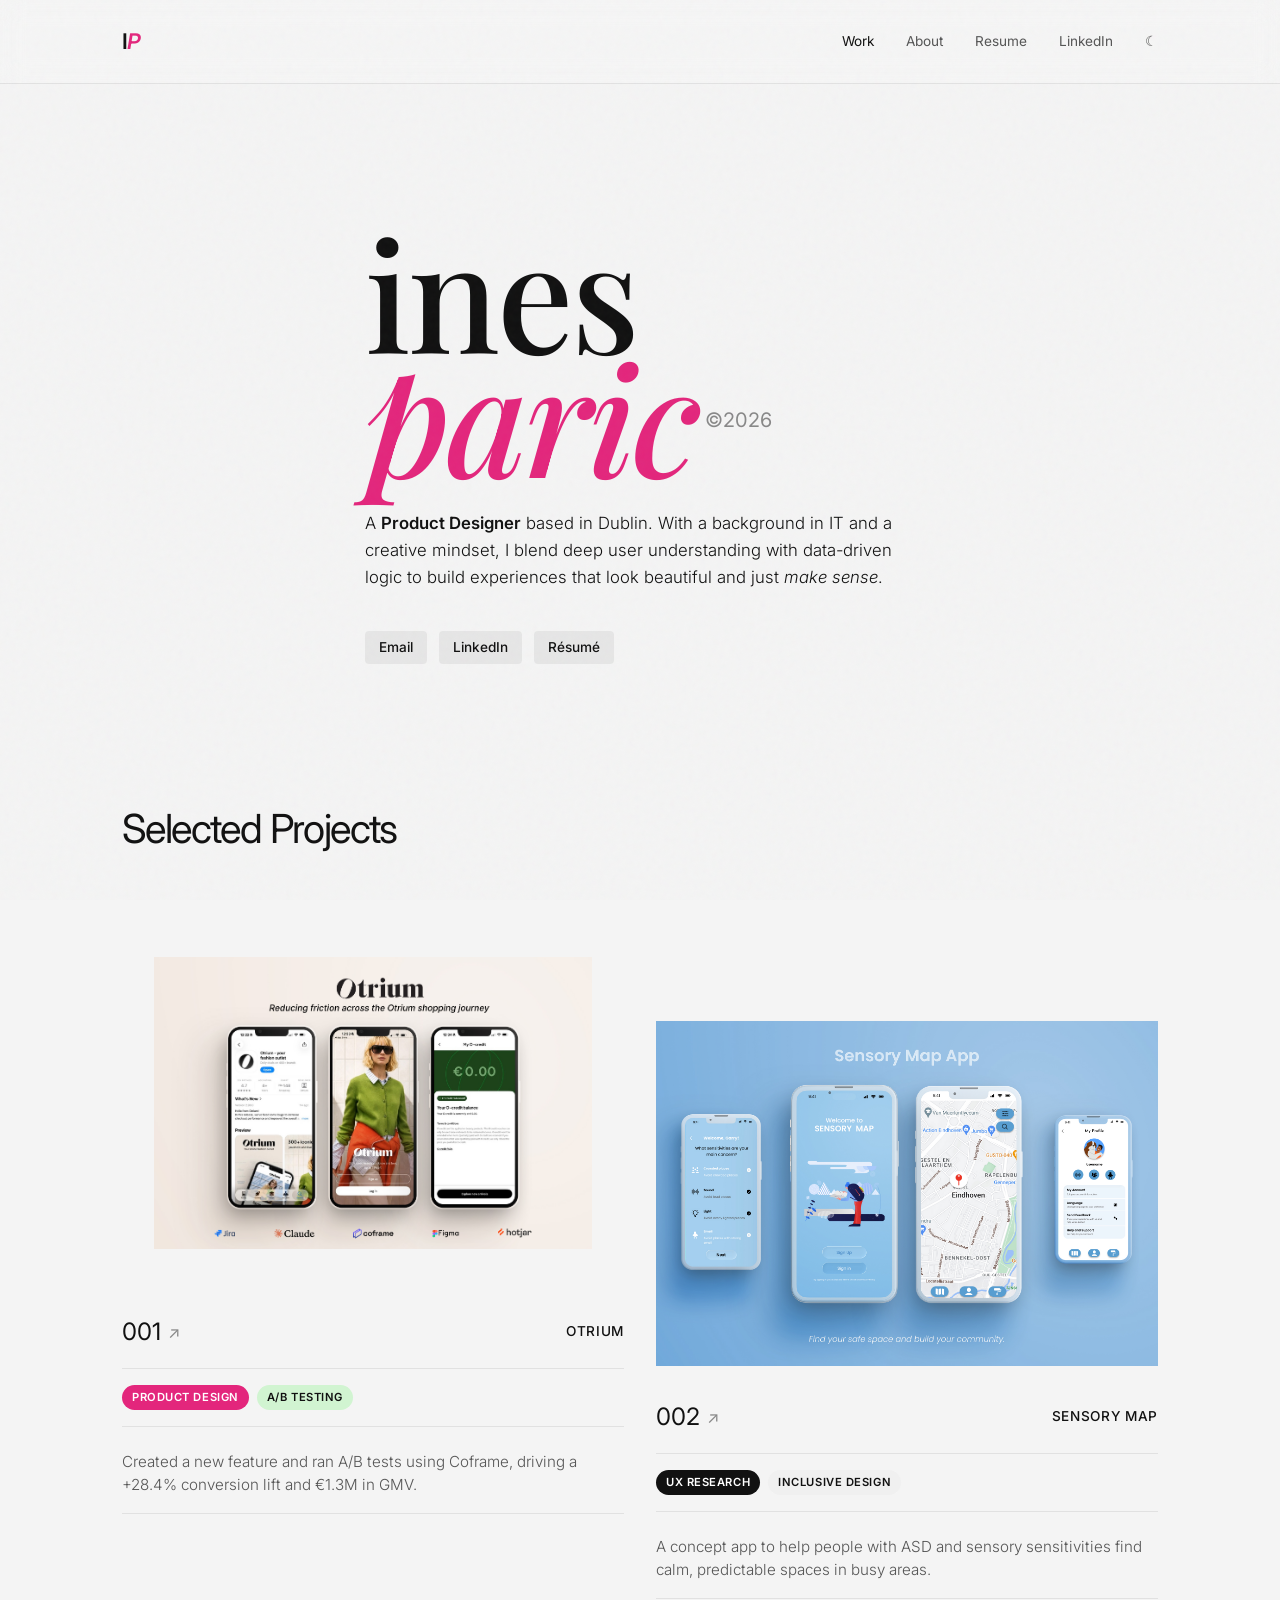
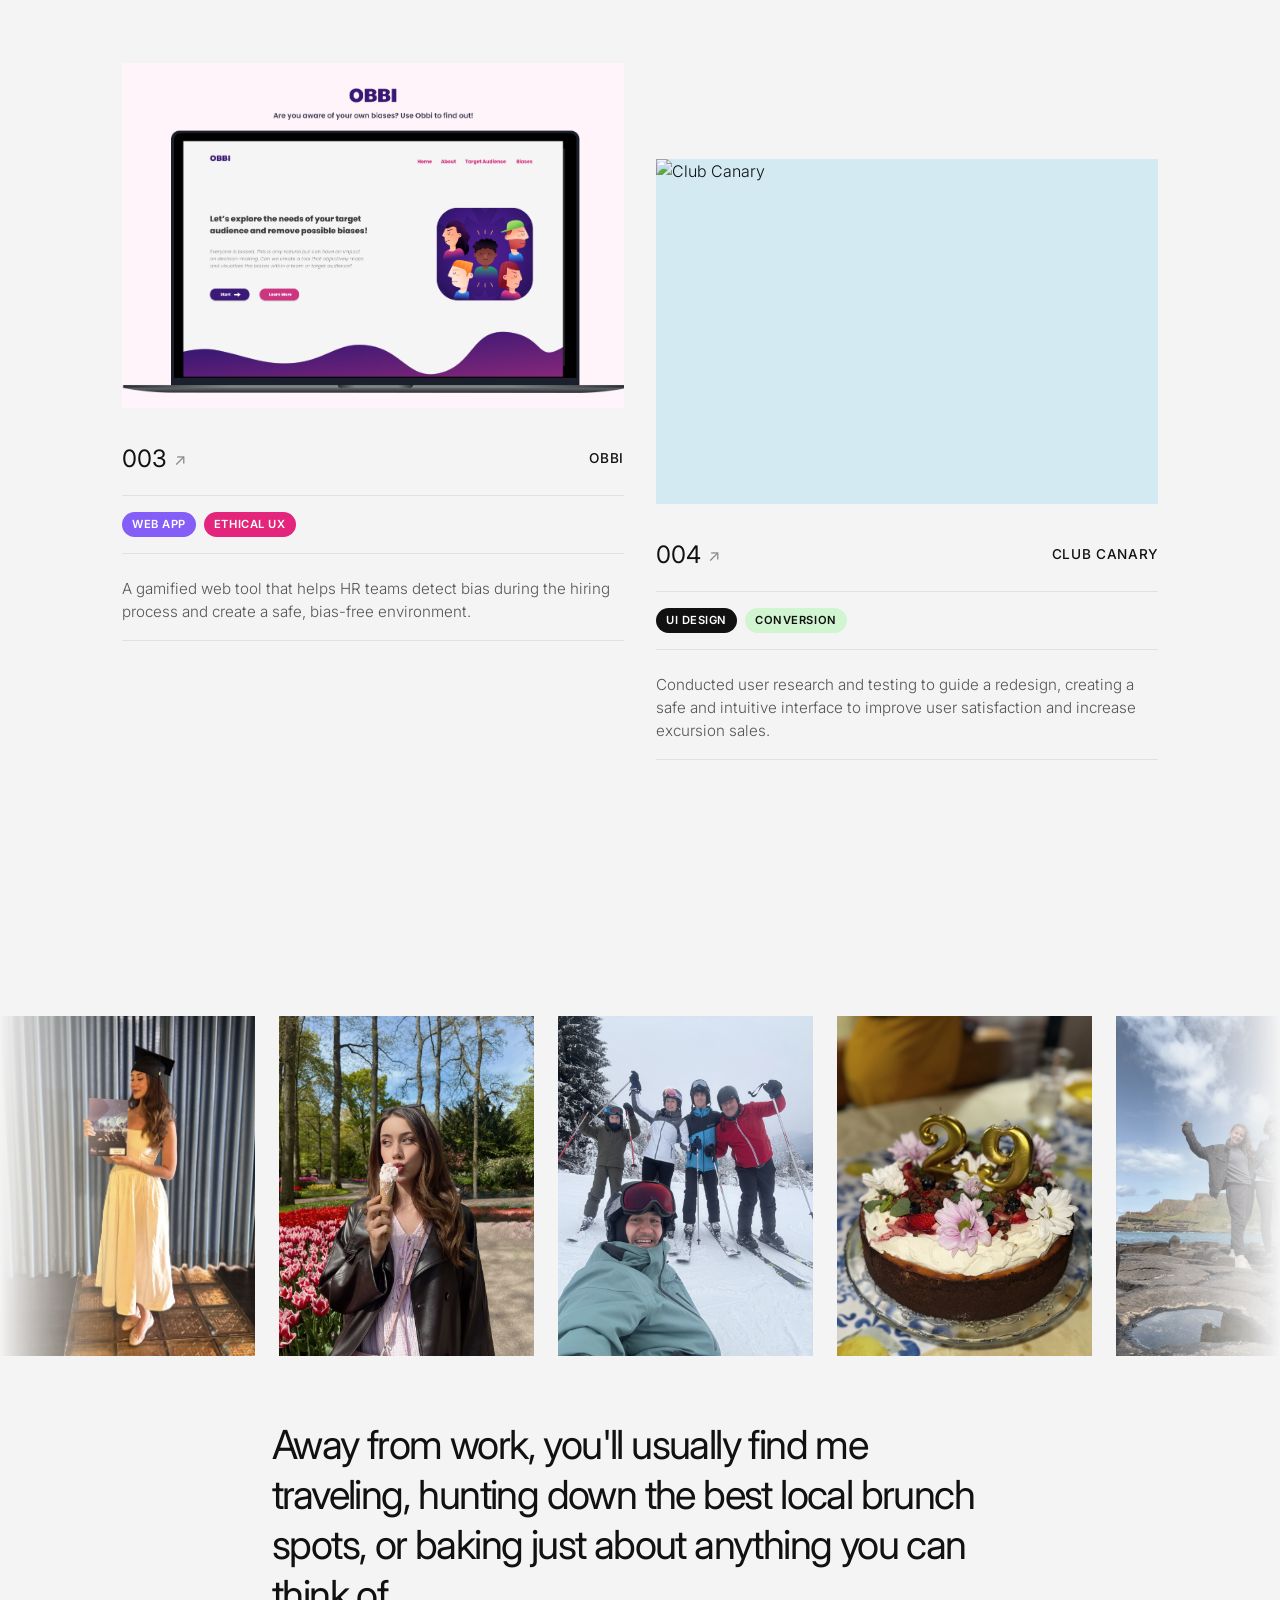
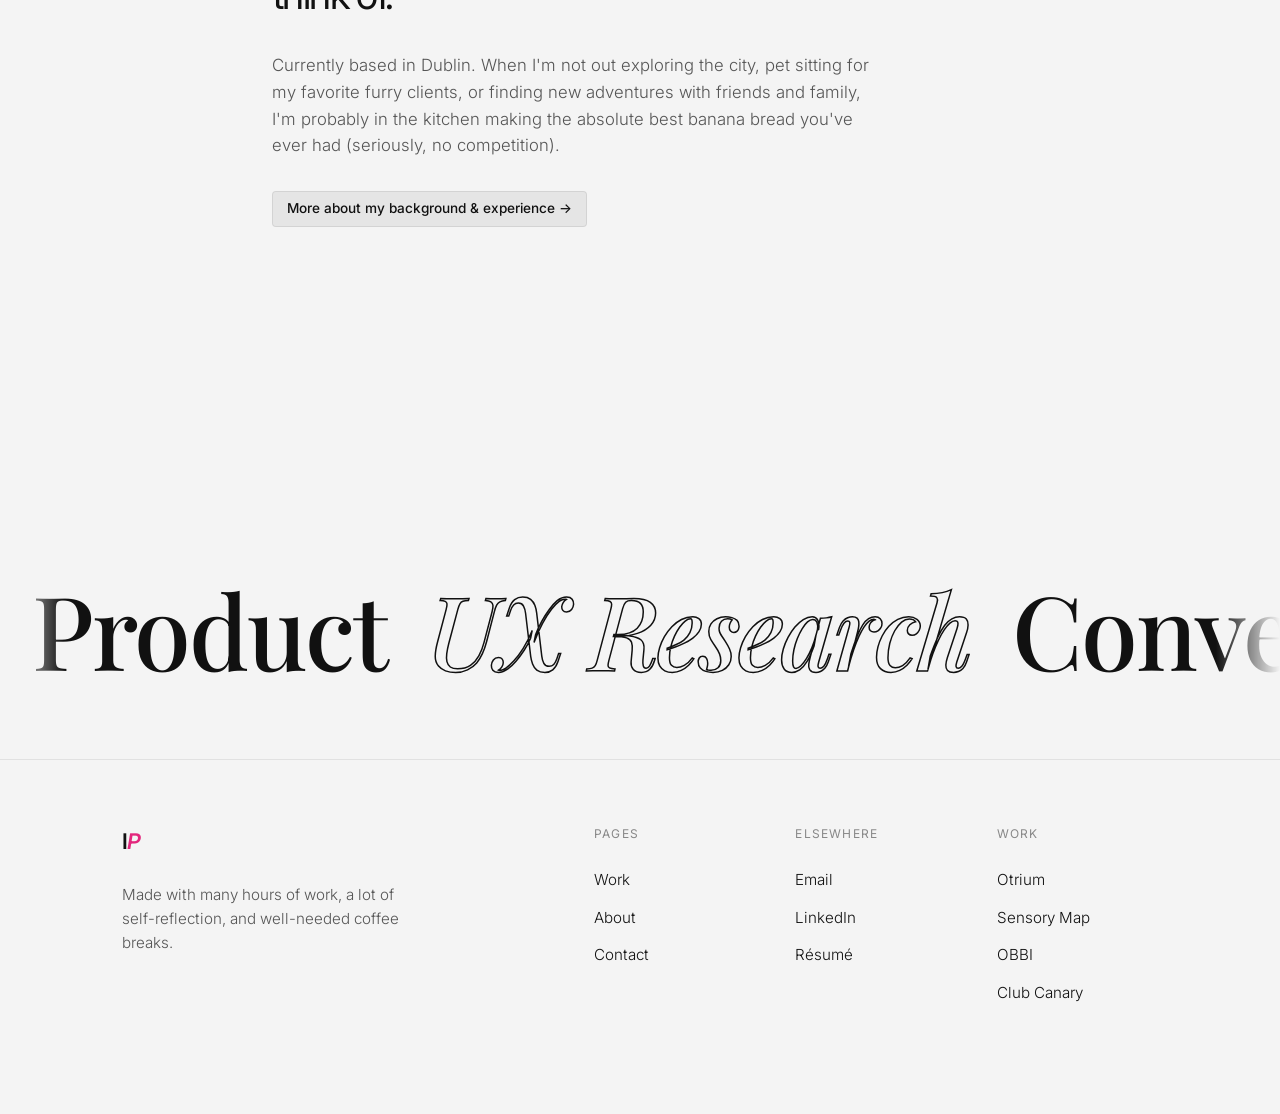
==== commit 37e90f6b: "Updated app designs and screens" ====
--- a/index.html
+++ b/index.html
@@ -20,31 +20,16 @@
 
         <nav aria-label="Main navigation">
           <ul class="nav-links">
+            <li><a href="index.html#work" class="nav-link active">Work</a></li>
+            <li><a href="about.html" class="nav-link">About</a></li>
+            <li><a href="assets/cv/Ines_CV.pdf" target="_blank" rel="noopener noreferrer" class="nav-link">Resume</a></li>
+            <li><a href="https://www.linkedin.com/in/ines-pari%C4%87-2a69b4251/" target="_blank" rel="noopener noreferrer" class="nav-link">LinkedIn</a></li>
+            
+            <!-- THEME TOGGLE -->
             <li>
-              <a href="index.html#work" class="nav-link active">Work</a>
-            </li>
-            <li>
-              <a href="about.html" class="nav-link">About</a>
-            </li>
-            <li>
-              <a
-                href="assets/cv/Ines_CV.pdf"
-                target="_blank"
-                rel="noopener noreferrer"
-                class="nav-link"
-              >
-                Resume
-              </a>
-            </li>
-            <li>
-              <a
-                href="https://www.linkedin.com/in/ines-pari%C4%87-2a69b4251/"
-                target="_blank"
-                rel="noopener noreferrer"
-                class="nav-link"
-              >
-                LinkedIn
-              </a>
+              <button id="theme-toggle" class="nav-link" style="background: none; border: none; cursor: pointer; padding: 0;" aria-label="Toggle Dark Mode">
+                <span id="theme-icon">☾</span>
+              </button>
             </li>
           </ul>
         </nav>
@@ -62,12 +47,12 @@
               <span class="highlight-pink">paric</span><span class="hero-year">©2026</span>
             </h1>
             
-            <p class="hero-bio">
-              I'm a <strong>Product Designer</strong> in Dublin specializing in conversion UX. A researcher by heart, a builder by mind. Built on structural logic and human psychology.
-            </p>
+          <p class="hero-bio">
+  A <strong>Product Designer</strong> based in Dublin. With a background in IT and a creative mindset, I blend deep user understanding with data-driven logic to build experiences that look beautiful and just <em>make sense</em>.
+</p>
 
             <div class="hero-pills">
-              <a href="mailto:ines.paric1@gmail.com.com" class="pill">Email</a>
+              <a href="mailto:ines.paric1@gmail.com" class="pill">Email</a>
               <a href="https://www.linkedin.com/in/ines-pari%C4%87-2a69b4251/" target="_blank" rel="noopener noreferrer" class="pill">LinkedIn</a>
               <a href="assets/cv/Ines_CV.pdf" target="_blank" rel="noopener noreferrer" class="pill">Résumé</a>
             </div>
@@ -102,8 +87,8 @@
                   <span class="tag" style="background: #d1f4d1; color: #111;">A/B Testing</span>
                 </div>
                 <div class="meta-row desc-row">
-                  <p>Simplified a clunky checkout into a 1-click toggle—driving a +28.4% conversion lift and €1.3M in revenue.</p>
-                </div>
+  <p>Created a new feature and ran A/B tests using Coframe, driving a +28.4% conversion lift and €1.3M in GMV.</p>
+</div>
               </div>
             </article>
 
@@ -124,7 +109,7 @@
                   <span class="tag" style="background: #f0f0f0; color: #111;">Inclusive Design</span>
                 </div>
                 <div class="meta-row desc-row">
-                  <p>A concept app to help autistic and sensory-sensitive folks find calm, predictable spaces in busy cities.</p>
+                  <p>A concept app to help people with ASD and sensory sensitivities find calm, predictable spaces in busy areas.</p>
                 </div>
               </div>
             </article>
@@ -145,9 +130,9 @@
                   <span class="tag" style="background: #845ef7; color: white;">Web App</span>
                   <span class="tag" style="background: #e3267c; color: white;">Ethical UX</span>
                 </div>
-                <div class="meta-row desc-row">
-                  <p>A web tool using real audience data to help teams have safe, productive, and blame-free conversations about bias.</p>
-                </div>
+               <div class="meta-row desc-row">
+  <p>A gamified web tool that helps HR teams detect bias during the hiring process and create a safe, bias-free environment.</p>
+</div>
               </div>
             </article>
 
@@ -168,8 +153,8 @@
                   <span class="tag" style="background: #d1f4d1; color: #111;">Conversion</span>
                 </div>
                 <div class="meta-row desc-row">
-                  <p>Redesigned a post-booking page so travelers could confidently add extra excursions without feeling pressured.</p>
-                </div>
+  <p>Conducted user research and testing to guide a redesign, creating a safe and intuitive interface to improve user satisfaction and increase excursion sales.</p>
+</div>
               </div>
             </article>
 
@@ -182,7 +167,6 @@
         
         <div class="personal-gallery-wrapper">
           <div class="personal-gallery-track">
-            
             
             <!-- ===== FIRST SET (All 20 Unique Images) ===== -->
             <img src="assets/images/s1.jpeg" alt="Life" class="personal-photo" />
@@ -226,7 +210,7 @@
             <img src="assets/images/s17.jpg" alt="Life" class="personal-photo" />
             <img src="assets/images/s18.jpeg" alt="Life" class="personal-photo" />
             <img src="assets/images/s19.jpeg" alt="Life" class="personal-photo" />
-            <img src="assets/images/s20.JPG alt="Life" class="personal-photo" />
+            <img src="assets/images/s20.JPG" alt="Life" class="personal-photo" />
 
           </div>
         </div>
@@ -244,6 +228,8 @@
             </a>
           </div>
         </div>
+      </section>
+
       <!-- ===== SPECIALTIES MARQUEE ===== -->
       <section class="specialties-section">
         <div class="specialties-marquee">
--- a/css/style.css
+++ b/css/style.css
@@ -5,9 +5,10 @@
 @import url('https://fonts.googleapis.com/css2?family=Inter:wght@300;400;500;600&display=swap');
 @import url('https://fonts.googleapis.com/css2?family=Playfair+Display:ital,wght@0,500;1,500&display=swap');
 
+/* 1. LIGHT MODE VARIABLES */
 :root {
   --font-main: 'Inter', -apple-system, BlinkMacSystemFont, "Segoe UI", sans-serif;
-  --page-bg: #f9f9f9; /* Default background, overridden by your JS on scroll */
+  --page-bg: #f9f9f9; 
   --ink: #111111;
   --ink-muted: #555555;
   --ink-light: #888888;
@@ -15,6 +16,30 @@
   --border-hover: rgba(0, 0, 0, 0.2);
   --surface: rgba(255, 255, 255, 0.6);
   --container: 1100px;
+}
+
+/* 2. DARK MODE VARIABLES (Added !important to override JS) */
+[data-theme="dark"] {
+  --page-bg: #121212 !important; 
+  --ink: #f8f9fa !important; 
+  --ink-muted: #a0a0a0 !important;
+  --ink-light: #777777 !important;
+  --border: rgba(255, 255, 255, 0.1) !important;
+  --border-hover: rgba(255, 255, 255, 0.3) !important;
+  --surface: rgba(0, 0, 0, 0.8) !important;
+}
+
+/* 3. APPLY VARIABLES TO BODY */
+body {
+  background-color: var(--page-bg);
+  color: var(--ink);
+  font-family: var(--font-main);
+  transition: background-color 0.3s ease, color 0.3s ease;
+}
+
+/* 4. THE CRITICAL FIX: Stop JS from painting pastel backgrounds in dark mode */
+[data-theme="dark"] body {
+  background-color: var(--page-bg) !important;
 }
 
 * {
@@ -986,4 +1011,4 @@
   width: 100%;
   height: auto;
   display: block;
-}+}
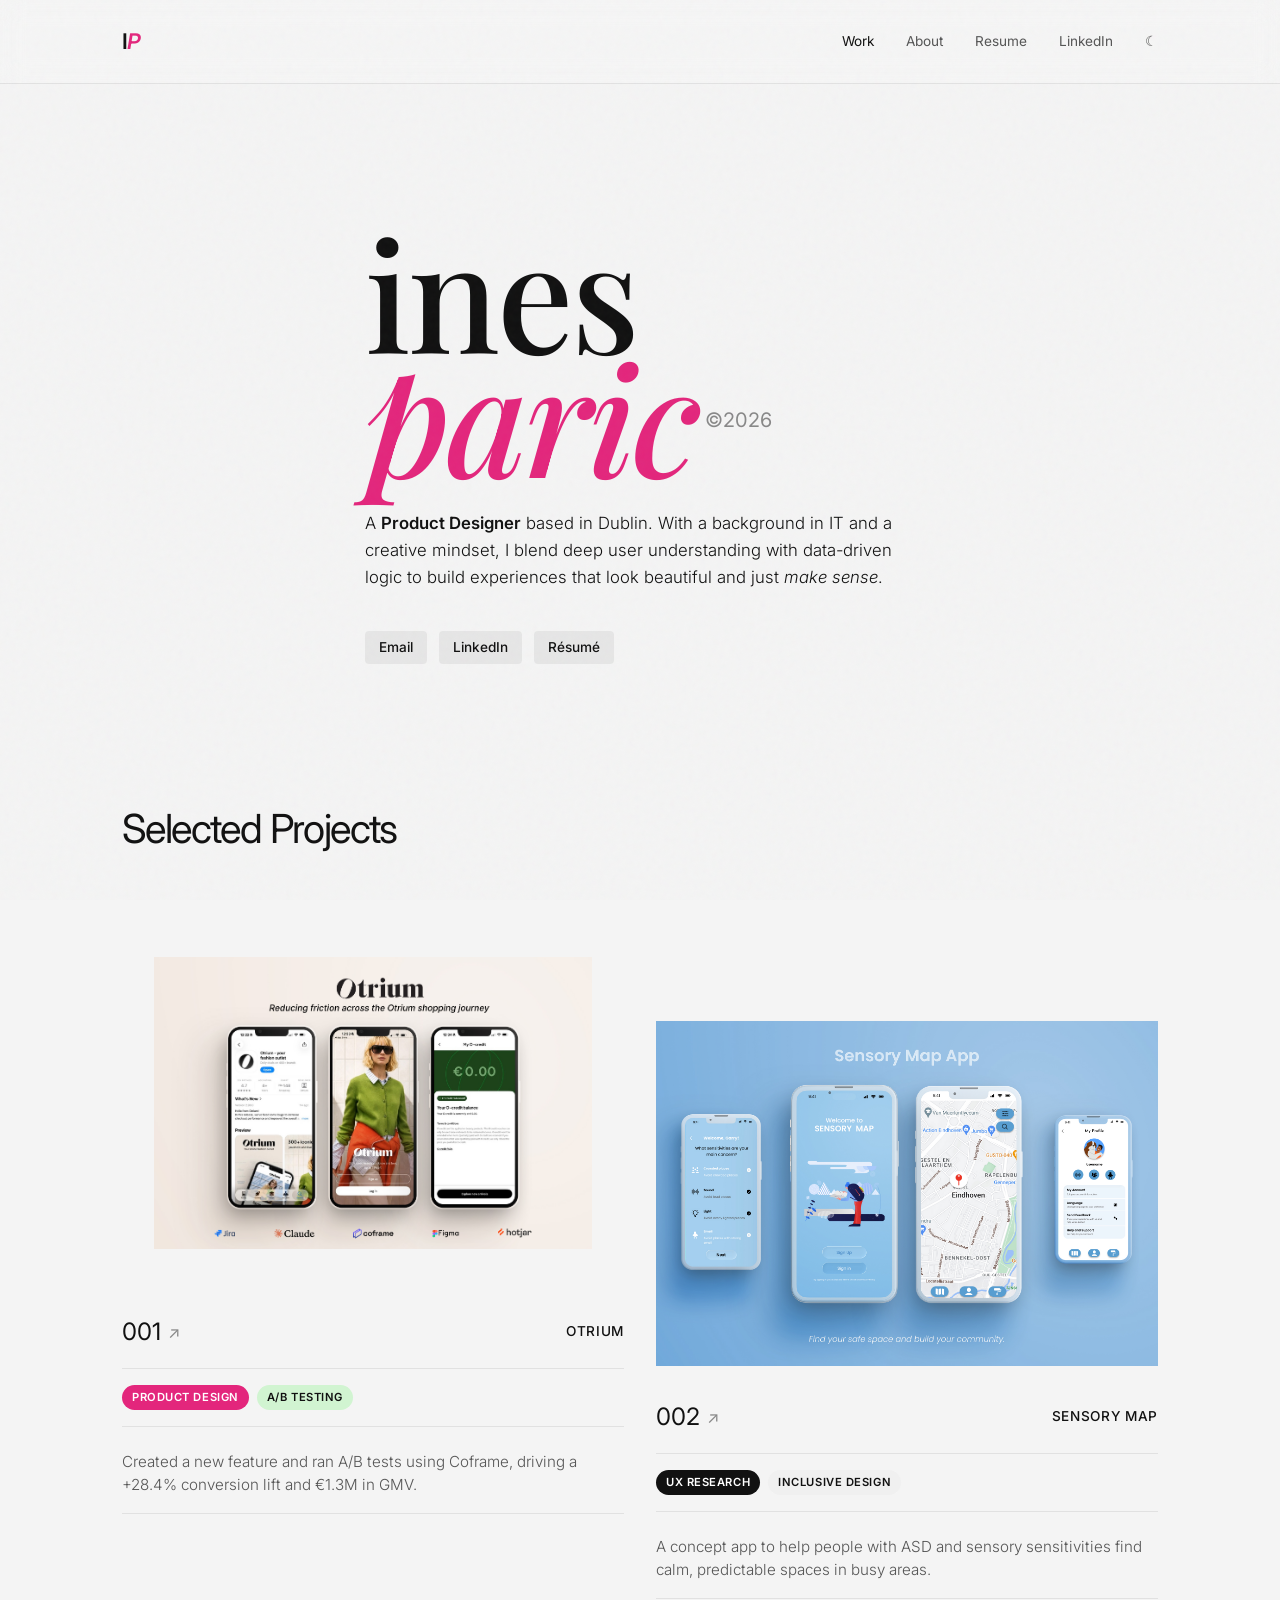
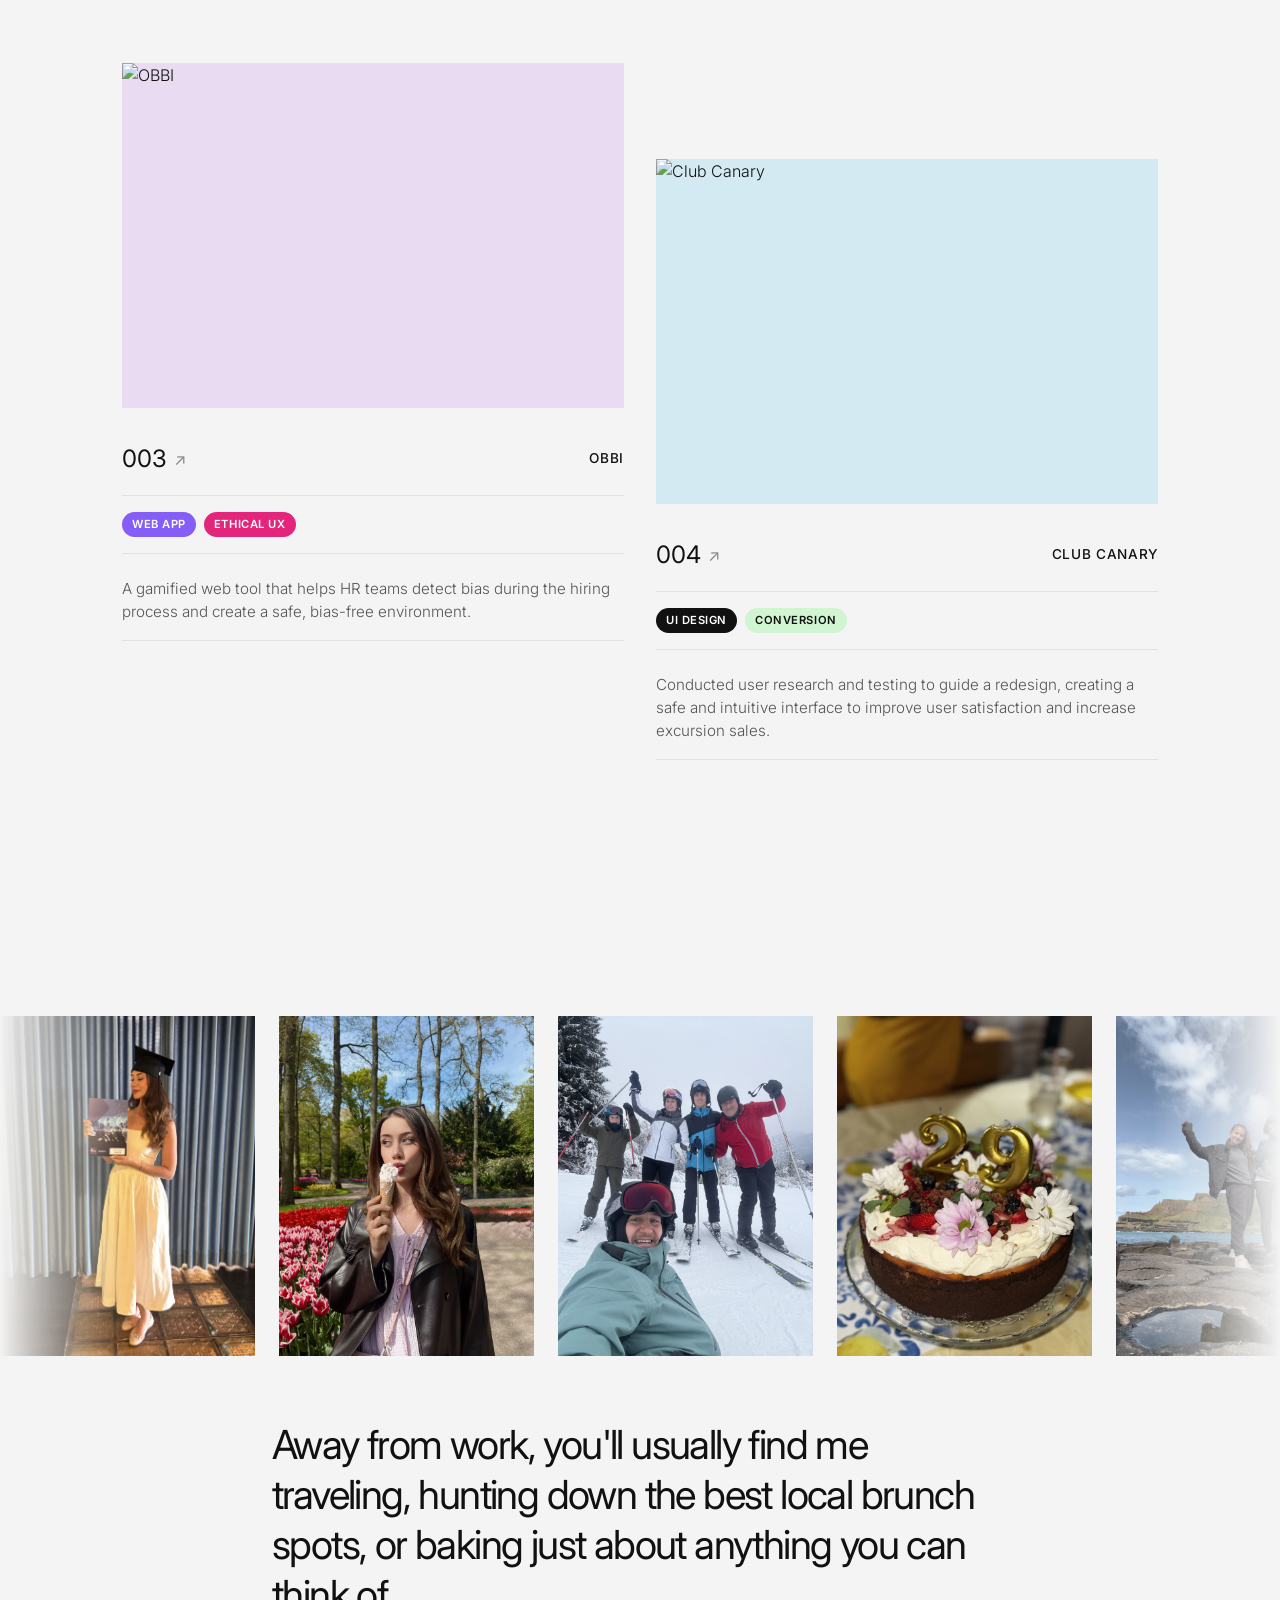
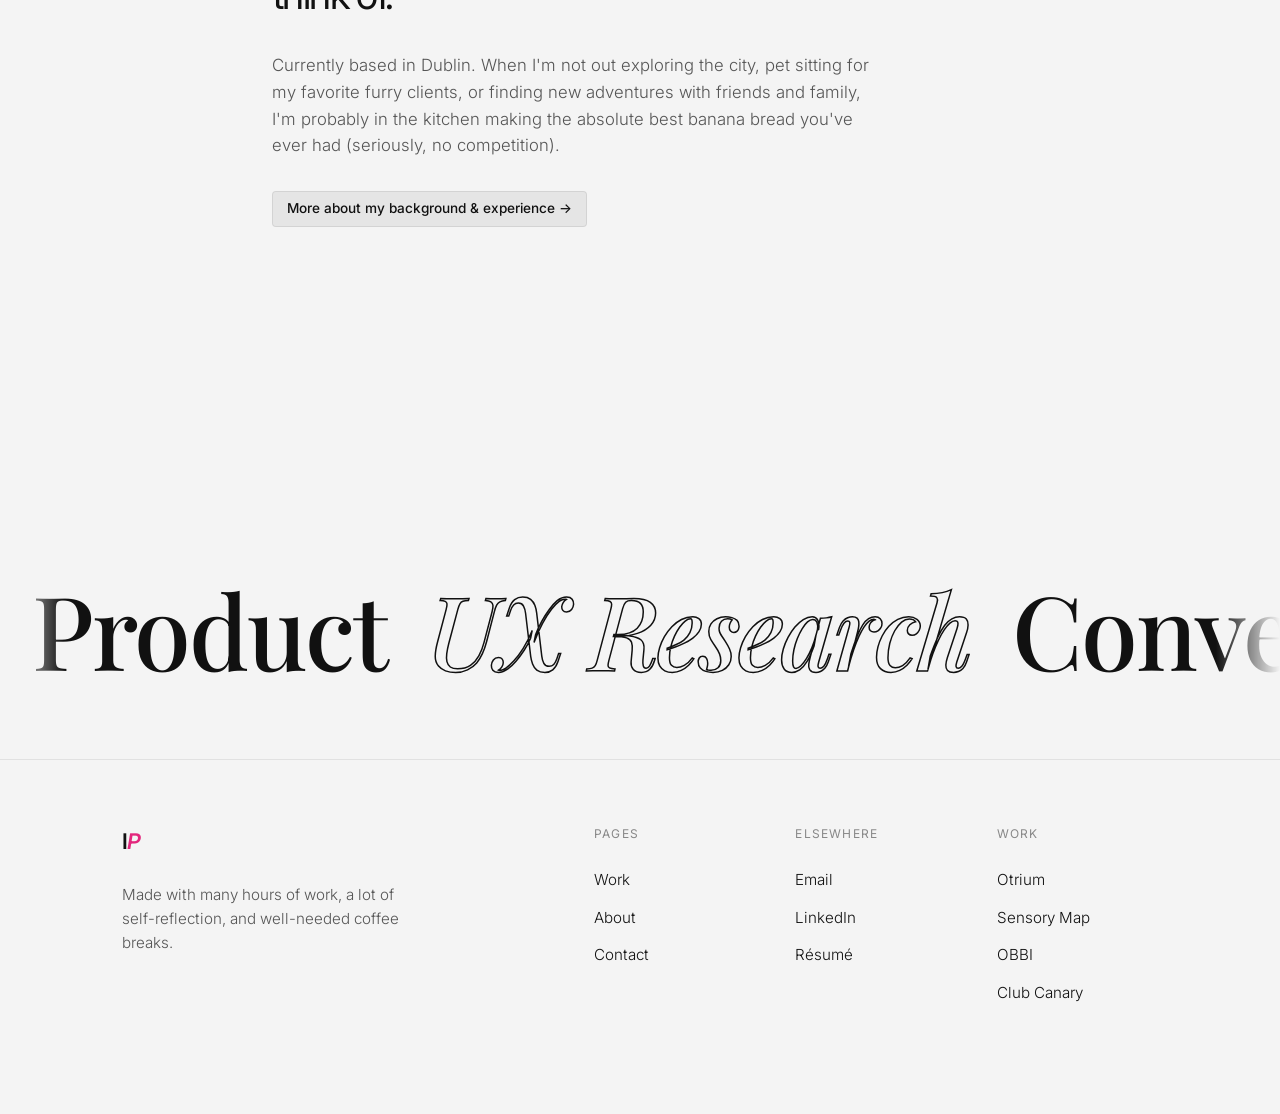
==== commit 8bc8dfb0: "Updated UX case studies, refined portfolio copy, and added sliding navigation" ====
--- a/index.html
+++ b/index.html
@@ -118,7 +118,7 @@
             <article class="project-card fade-in-up" data-bg="#f4f4f4">
               <a href="project3.html" class="card-image-link">
                 <div class="card-image-wrap" style="background: #e9dcf2;">
-                  <img src="assets/images/OBBI.jpg" alt="OBBI" class="card-image" />
+                  <img src="assets/images/obbi.jpg" alt="OBBI" class="card-image" />
                 </div>
               </a>
               <div class="card-meta">
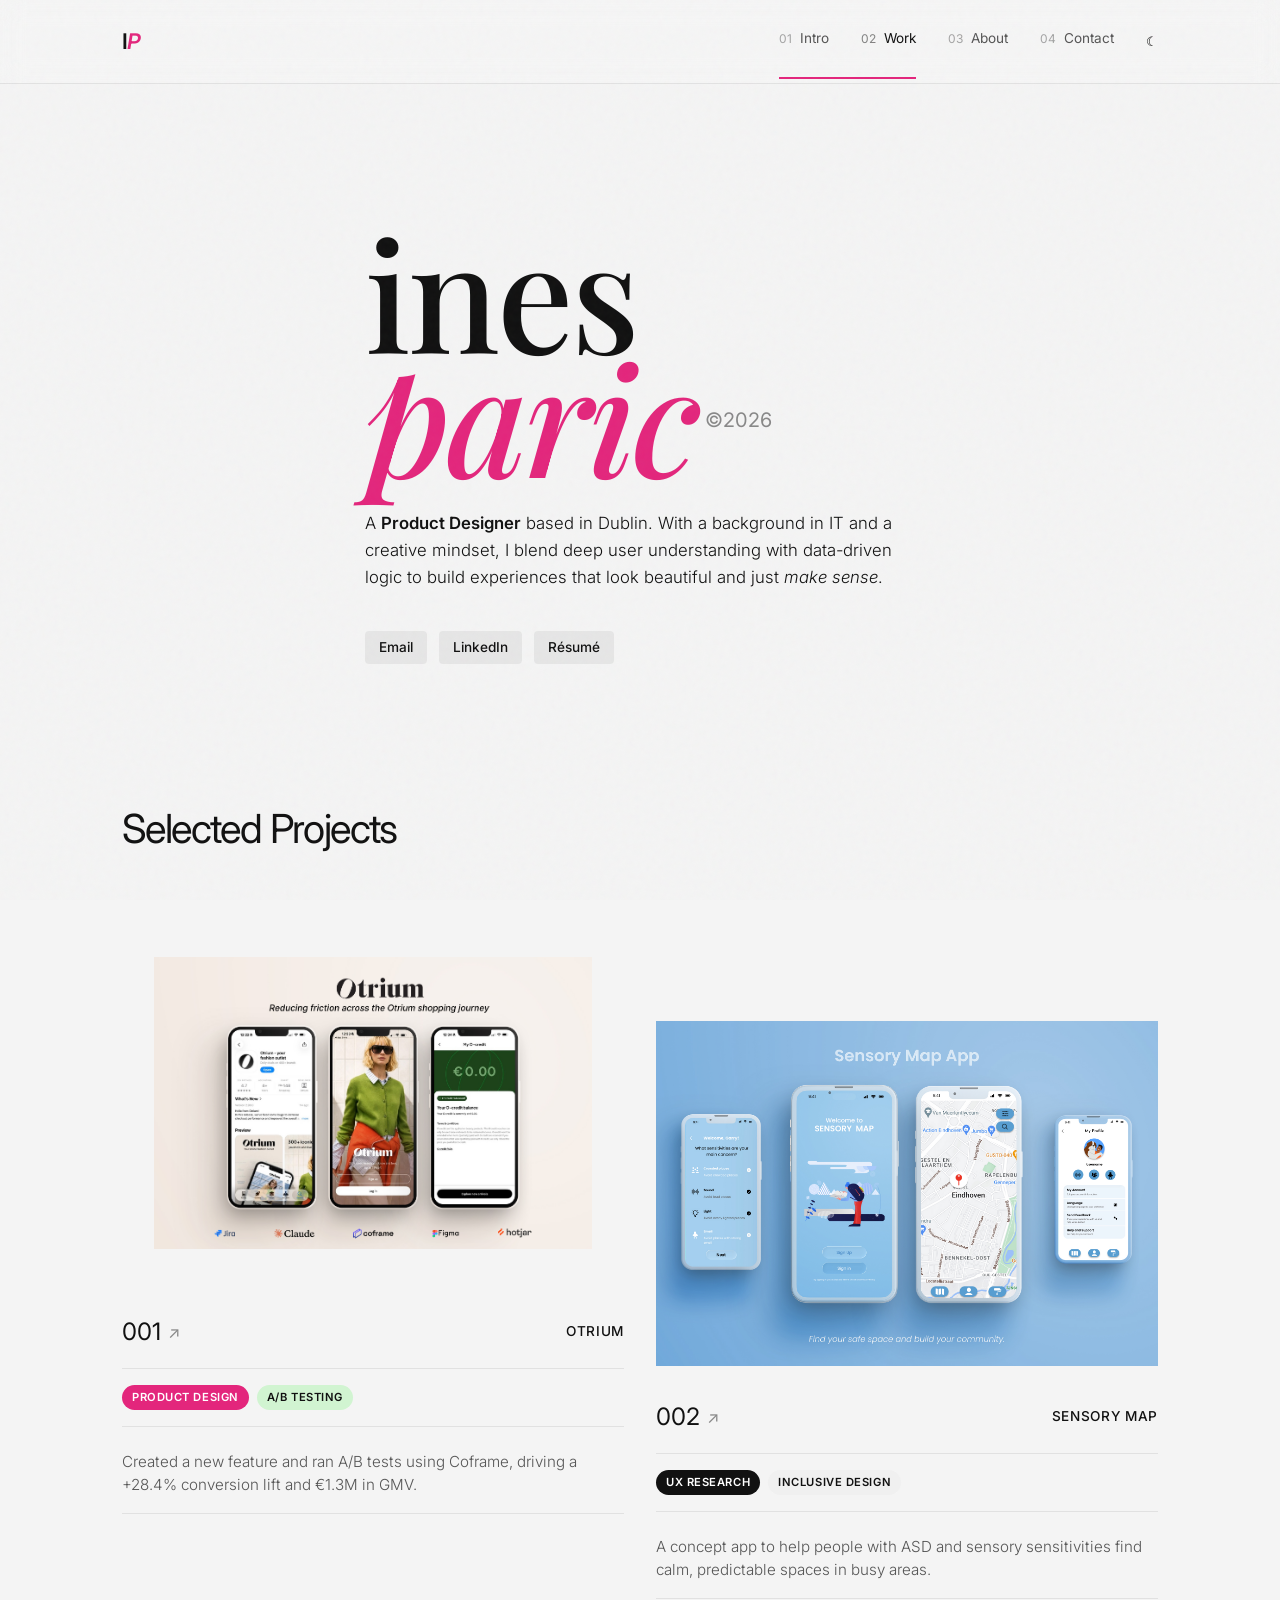
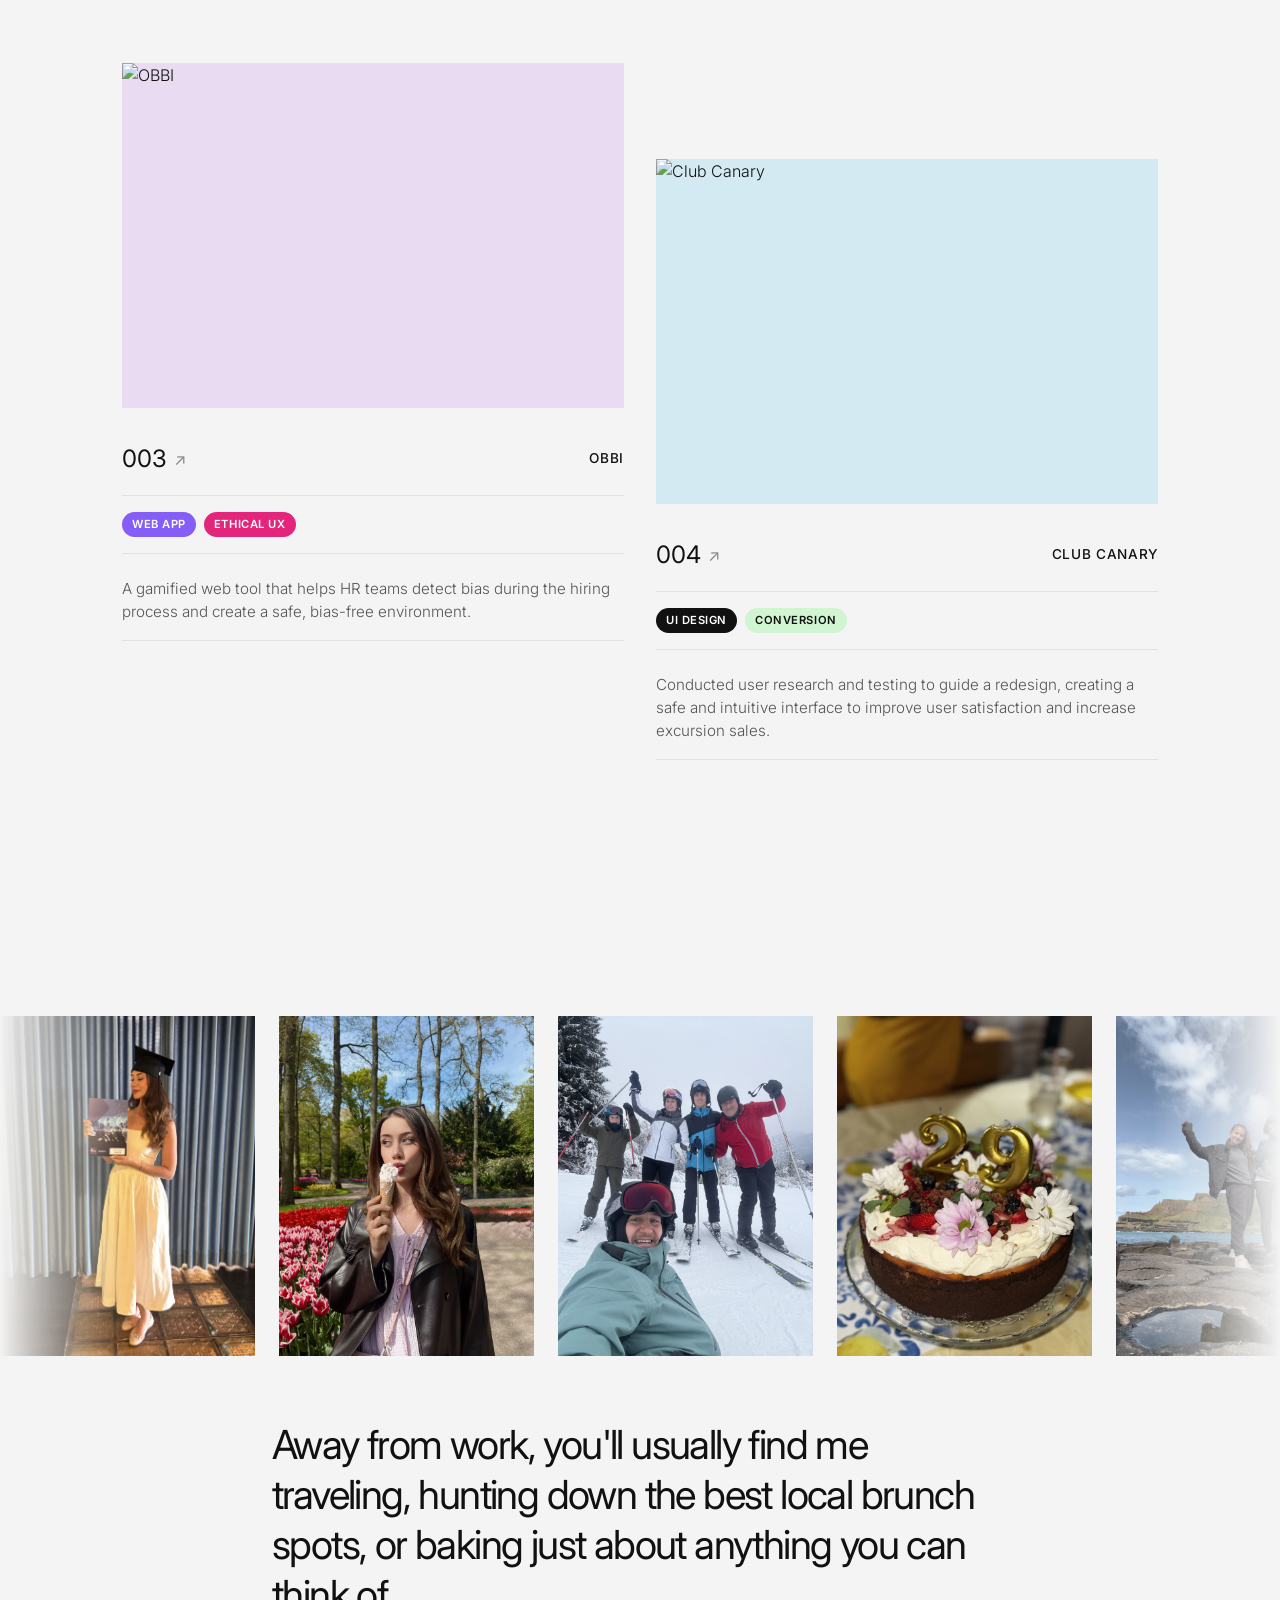
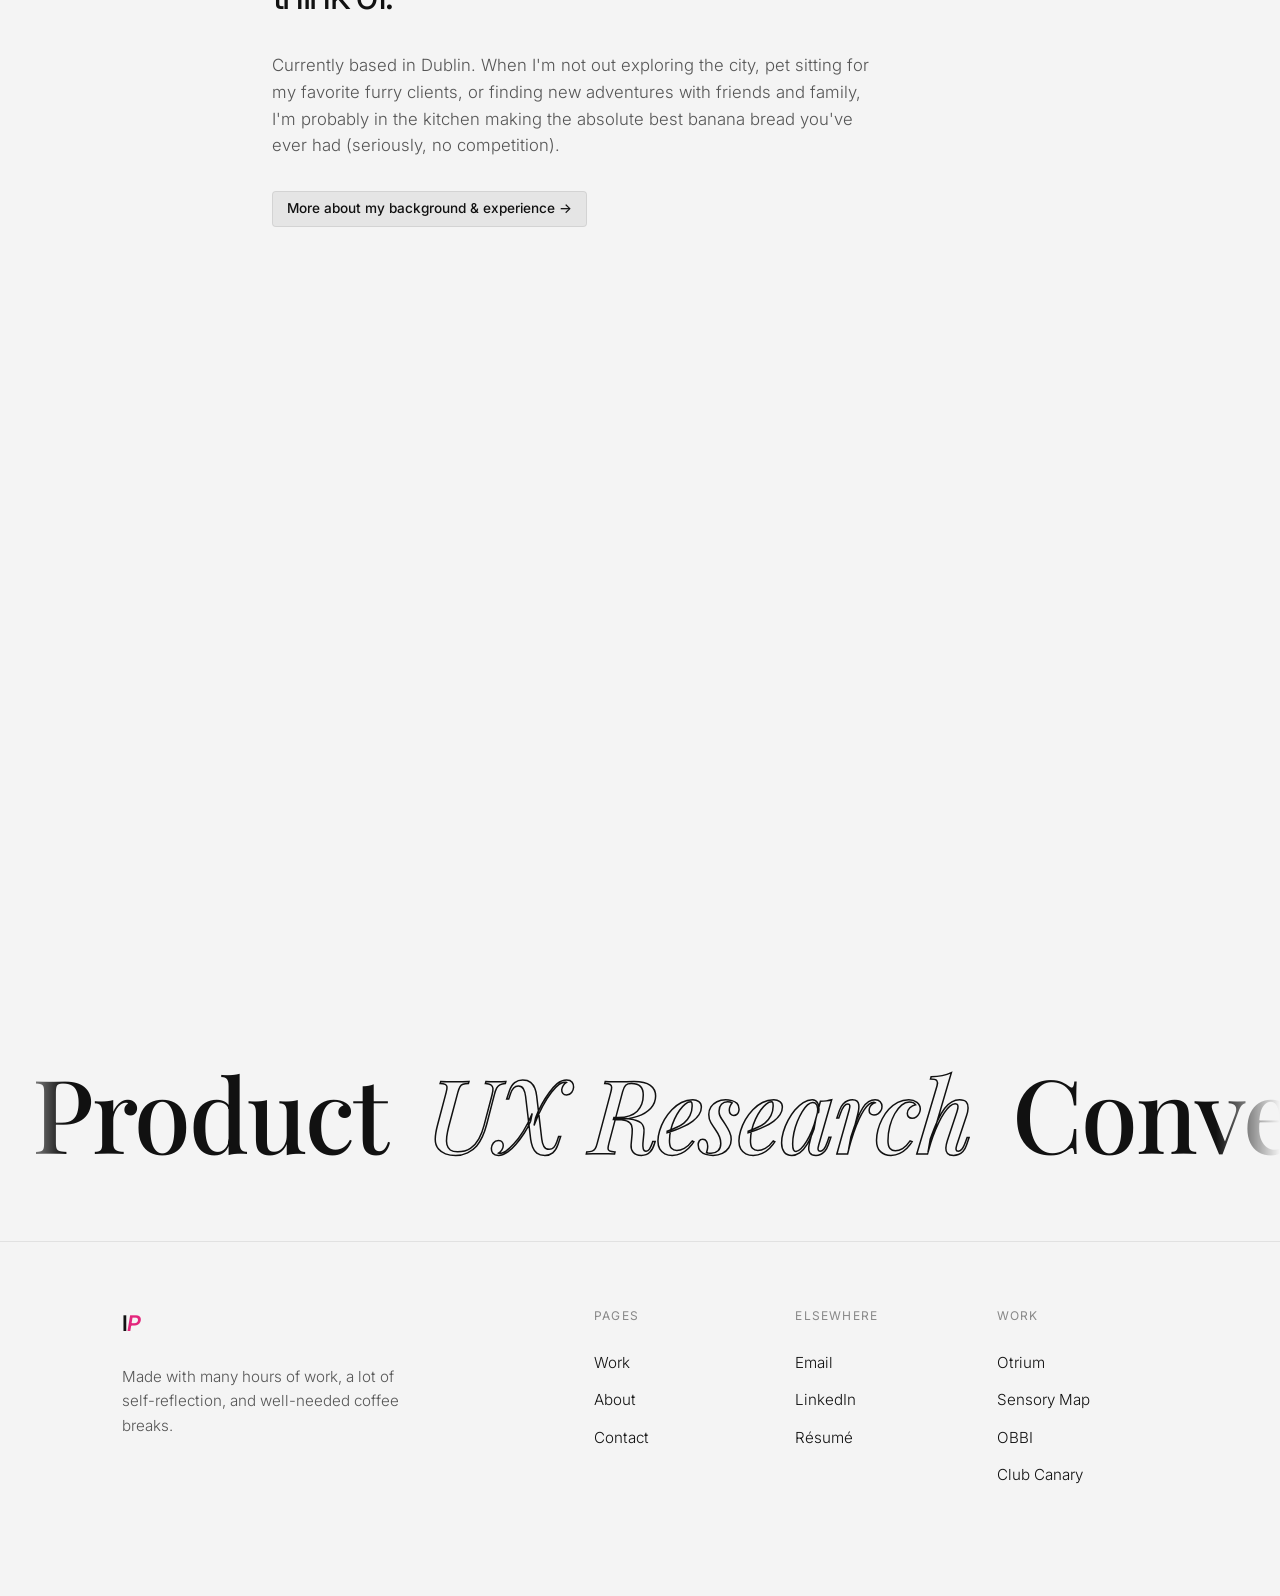
==== commit 7a771a0d: "Update scroll spy navigation, fix mobile gallery, and refine CSS architecture" ====
--- a/index.html
+++ b/index.html
@@ -18,12 +18,28 @@
           <span class="logo-text">I<span class="highlight-pink">P</span></span>
         </a>
 
-        <nav aria-label="Main navigation">
-          <ul class="nav-links">
-            <li><a href="index.html#work" class="nav-link active">Work</a></li>
-            <li><a href="about.html" class="nav-link">About</a></li>
-            <li><a href="assets/cv/Ines_CV.pdf" target="_blank" rel="noopener noreferrer" class="nav-link">Resume</a></li>
-            <li><a href="https://www.linkedin.com/in/ines-pari%C4%87-2a69b4251/" target="_blank" rel="noopener noreferrer" class="nav-link">LinkedIn</a></li>
+        <nav aria-label="Main navigation" class="sliding-nav">
+          <ul class="nav-links nav-links-container">
+            <li>
+              <a href="#intro" class="nav-link nav-item active">
+                <span class="nav-num">01</span> Intro
+              </a>
+            </li>
+            <li>
+              <a href="#work" class="nav-link nav-item">
+                <span class="nav-num">02</span> Work
+              </a>
+            </li>
+            <li>
+              <a href="#about" class="nav-link nav-item">
+                <span class="nav-num">03</span> About
+              </a>
+            </li>
+            <li>
+              <a href="#contact" class="nav-link nav-item">
+                <span class="nav-num">04</span> Contact
+              </a>
+            </li>
             
             <!-- THEME TOGGLE -->
             <li>
@@ -31,6 +47,9 @@
                 <span id="theme-icon">☾</span>
               </button>
             </li>
+
+            <!-- THE SLIDING PROGRESS LINE -->
+            <div class="active-indicator"></div>
           </ul>
         </nav>
       </div>
@@ -38,7 +57,7 @@
 
     <main>
       <!-- ===== HERO SECTION ===== -->
-      <section class="home-hero" id="home">
+      <section class="home-hero" id="intro">
         <div class="container hero-inner fade-in-up">
           
           <div class="hero-content-minimal">
@@ -47,9 +66,9 @@
               <span class="highlight-pink">paric</span><span class="hero-year">©2026</span>
             </h1>
             
-          <p class="hero-bio">
-  A <strong>Product Designer</strong> based in Dublin. With a background in IT and a creative mindset, I blend deep user understanding with data-driven logic to build experiences that look beautiful and just <em>make sense</em>.
-</p>
+            <p class="hero-bio">
+              A <strong>Product Designer</strong> based in Dublin. With a background in IT and a creative mindset, I blend deep user understanding with data-driven logic to build experiences that look beautiful and just <em>make sense</em>.
+            </p>
 
             <div class="hero-pills">
               <a href="mailto:ines.paric1@gmail.com" class="pill">Email</a>
@@ -87,8 +106,8 @@
                   <span class="tag" style="background: #d1f4d1; color: #111;">A/B Testing</span>
                 </div>
                 <div class="meta-row desc-row">
-  <p>Created a new feature and ran A/B tests using Coframe, driving a +28.4% conversion lift and €1.3M in GMV.</p>
-</div>
+                  <p>Created a new feature and ran A/B tests using Coframe, driving a +28.4% conversion lift and €1.3M in GMV.</p>
+                </div>
               </div>
             </article>
 
@@ -131,8 +150,8 @@
                   <span class="tag" style="background: #e3267c; color: white;">Ethical UX</span>
                 </div>
                <div class="meta-row desc-row">
-  <p>A gamified web tool that helps HR teams detect bias during the hiring process and create a safe, bias-free environment.</p>
-</div>
+                  <p>A gamified web tool that helps HR teams detect bias during the hiring process and create a safe, bias-free environment.</p>
+                </div>
               </div>
             </article>
 
@@ -153,8 +172,8 @@
                   <span class="tag" style="background: #d1f4d1; color: #111;">Conversion</span>
                 </div>
                 <div class="meta-row desc-row">
-  <p>Conducted user research and testing to guide a redesign, creating a safe and intuitive interface to improve user satisfaction and increase excursion sales.</p>
-</div>
+                  <p>Conducted user research and testing to guide a redesign, creating a safe and intuitive interface to improve user satisfaction and increase excursion sales.</p>
+                </div>
               </div>
             </article>
 
@@ -162,13 +181,13 @@
         </div>
       </section>
 
-      <!-- ===== PERSONAL SECTION (Auto-Scrolling) ===== -->
-      <section class="personal-section fade-in-up">
+      <!-- ===== PERSONAL SECTION ===== -->
+      <section class="personal-section fade-in-up" id="about">
         
         <div class="personal-gallery-wrapper">
           <div class="personal-gallery-track">
             
-            <!-- ===== FIRST SET (All 20 Unique Images) ===== -->
+            <!-- ===== FIRST SET ===== -->
             <img src="assets/images/s1.jpeg" alt="Life" class="personal-photo" />
             <img src="assets/images/s2.JPG" alt="Life" class="personal-photo" />
             <img src="assets/images/s3.jpeg" alt="Life" class="personal-photo" />
@@ -190,7 +209,7 @@
             <img src="assets/images/s19.jpeg" alt="Life" class="personal-photo" />
             <img src="assets/images/s20.JPG" alt="Life" class="personal-photo" />
 
-            <!-- ===== DUPLICATED SET (For the infinite loop illusion) ===== -->
+            <!-- ===== DUPLICATED SET ===== -->
             <img src="assets/images/s1.jpeg" alt="Life" class="personal-photo" />
             <img src="assets/images/s2.JPG" alt="Life" class="personal-photo" />
             <img src="assets/images/s3.jpeg" alt="Life" class="personal-photo" />
@@ -221,12 +240,25 @@
             Currently based in Dublin. When I'm not out exploring the city, pet sitting for my favorite furry clients, or finding new adventures with friends and family, I'm probably in the kitchen making the absolute best banana bread you've ever had (seriously, no competition).
           </p>
 
-          <!-- New link button to the About page -->
           <div class="personal-action">
             <a href="about.html" class="pill" style="border: 1px solid var(--border); display: inline-flex; align-items: center; gap: 0.5rem;">
               More about my background &amp; experience →
             </a>
           </div>
+        </div>
+      </section>
+
+      <!-- ===== CONTACT SECTION ===== -->
+      <section id="contact" class="container fade-in-up" style="padding: 6rem 0; text-align: center;">
+        <h2 style="font-family: 'Playfair Display', serif; font-size: clamp(2.5rem, 5vw, 4rem); margin-bottom: 1rem;">Let's build something.</h2>
+        <p style="font-size: 1.15rem; color: var(--ink-muted); max-width: 600px; margin: 0 auto 3rem auto;">
+          Currently open for new opportunities. Whether you have a project in mind or just want to chat about product design over an iced matcha, feel free to reach out.
+        </p>
+        
+        <div style="display: flex; gap: 1rem; justify-content: center;">
+          <!-- Fixed text color var(--page-bg) to always invert correctly -->
+          <a href="mailto:ines.paric1@gmail.com" class="pill" style="background: var(--ink); color: var(--page-bg); border: 1px solid var(--ink);">Email Me</a>
+          <a href="https://www.linkedin.com/in/ines-pari%C4%87-2a69b4251/" target="_blank" rel="noopener noreferrer" class="pill" style="border: 1px solid var(--border);">LinkedIn</a>
         </div>
       </section>
 
@@ -236,7 +268,7 @@
           <div class="specialties-track">
             <!-- First Set -->
             <span>Product</span><span class="outline">UX Research</span><span>Conversion</span><span class="outline">A/B Testing</span><span>UI Design</span><span class="outline">E-commerce</span>
-            <!-- Duplicated Set for Infinite Loop -->
+            <!-- Duplicated Set -->
             <span>Product</span><span class="outline">UX Research</span><span>Conversion</span><span class="outline">A/B Testing</span><span>UI Design</span><span class="outline">E-commerce</span>
           </div>
         </div>
@@ -244,11 +276,10 @@
 
     </main>
 
-    <!-- ===== NEW FOOTER ===== -->
+    <!-- ===== FOOTER ===== -->
     <footer class="site-footer">
       <div class="container footer-grid">
         
-        <!-- Left Side: Brand & Bio -->
         <div class="footer-brand">
           <a href="index.html" class="logo-link" aria-label="Go to homepage" style="margin-bottom: 1.5rem; display: block;">
             <span class="logo-text">I<span class="highlight-pink" style="font-style: italic;">P</span></span>
@@ -256,9 +287,7 @@
           <p>Made with many hours of work, a lot of self-reflection, and well-needed coffee breaks.</p>
         </div>
 
-        <!-- Right Side: Link Grid -->
         <div class="footer-links-group">
-          
           <div class="footer-column">
             <h4>Pages</h4>
             <ul>
@@ -286,7 +315,6 @@
               <li><a href="project1.html">Club Canary</a></li>
             </ul>
           </div>
-
         </div>
 
       </div>
--- a/css/style.css
+++ b/css/style.css
@@ -1,11 +1,10 @@
 /* =========================================
    1. RESET & VARIABLES
    ========================================= */
-@import url('https://fonts.googleapis.com/css2?family=Inter:wght@300;400;500;600&display=swap');
 @import url('https://fonts.googleapis.com/css2?family=Inter:wght@300;400;500;600&display=swap');
 @import url('https://fonts.googleapis.com/css2?family=Playfair+Display:ital,wght@0,500;1,500&display=swap');
 
-/* 1. LIGHT MODE VARIABLES */
+/* LIGHT MODE */
 :root {
   --font-main: 'Inter', -apple-system, BlinkMacSystemFont, "Segoe UI", sans-serif;
   --page-bg: #f9f9f9; 
@@ -18,7 +17,7 @@
   --container: 1100px;
 }
 
-/* 2. DARK MODE VARIABLES (Added !important to override JS) */
+/* DARK MODE (Uses !important to override inline JS styles) */
 [data-theme="dark"] {
   --page-bg: #121212 !important; 
   --ink: #f8f9fa !important; 
@@ -29,25 +28,16 @@
   --surface: rgba(0, 0, 0, 0.8) !important;
 }
 
-/* 3. APPLY VARIABLES TO BODY */
-body {
-  background-color: var(--page-bg);
-  color: var(--ink);
-  font-family: var(--font-main);
-  transition: background-color 0.3s ease, color 0.3s ease;
-}
-
-/* 4. THE CRITICAL FIX: Stop JS from painting pastel backgrounds in dark mode */
-[data-theme="dark"] body {
-  background-color: var(--page-bg) !important;
-}
-
 * {
   box-sizing: border-box;
   margin: 0;
   padding: 0;
 }
 
+html {
+  scroll-behavior: smooth;
+}
+
 body {
   font-family: var(--font-main);
   font-weight: 300;
@@ -56,11 +46,12 @@
   line-height: 1.6;
   -webkit-font-smoothing: antialiased;
   -moz-osx-font-smoothing: grayscale;
-  /* This ensures the JS background color change is buttery smooth */
-  transition: background-color 0.8s cubic-bezier(0.25, 1, 0.5, 1); 
-}
-html {
-  scroll-behavior: smooth;
+  transition: background-color 0.8s cubic-bezier(0.25, 1, 0.5, 1), color 0.3s ease; 
+}
+
+/* Ensure JS doesn't paint pastel backgrounds over dark mode */
+[data-theme="dark"] body {
+  background-color: var(--page-bg) !important;
 }
 
 img, video {
@@ -125,7 +116,7 @@
 }
 
 /* =========================================
-   3. NAVIGATION
+   3. MAIN NAVIGATION (SCROLL SPY)
    ========================================= */
 .navbar {
   position: fixed;
@@ -156,40 +147,75 @@
   letter-spacing: -0.01em;
 }
 
-.logo-icon {
-  width: 20px;
-  height: 20px;
-}
-
-.nav-links {
+.logo-text {
+  font-size: 1.35rem;
+  font-weight: 600;
+  letter-spacing: -0.04em;
+  color: var(--ink);
+}
+
+.nav-links-container {
   display: flex;
   list-style: none;
   gap: 2rem;
-}
-
-.nav-link {
+  position: relative; /* Acts as the anchor for the sliding indicator */
+}
+
+.nav-item {
+  display: block;
   font-size: 0.85rem;
   font-weight: 400;
   color: var(--ink-muted);
   transition: color 0.2s ease;
-}
-
-.nav-link:hover, .nav-link.active {
-  color: var(--ink);
+  cursor: pointer;
+}
+
+.nav-item:hover, 
+.nav-item.active {
+  color: var(--ink);
+}
+
+.nav-item .nav-num {
+  font-size: 0.75rem;
+  margin-right: 0.25rem;
+  opacity: 0.5;
+}
+
+/* The Sliding Pink Line */
+.active-indicator {
+  position: absolute;
+  /* Drops the line down to perfectly overlap the navbar's bottom border */
+  bottom: -1.55rem; 
+  left: 0;
+  height: 2px;
+  background-color: #e3267c;
+  transition: all 0.4s cubic-bezier(0.25, 1, 0.5, 1);
+  width: 0;
+}
+/* Static pink underline for subpages where JS scroll spy is disabled */
+.static-nav .nav-item.active {
+  position: relative;
+}
+
+.static-nav .nav-item.active::after {
+  content: '';
+  position: absolute;
+  bottom: -1.55rem;
+  left: 0;
+  width: 100%;
+  height: 2px;
+  background-color: #e3267c;
 }
 
 /* =========================================
    4. HERO SECTION
    ========================================= */
-/* =========================================
-   4. HERO SECTION & LAYOUT
-   ========================================= */
 .home-hero {
-  padding-top: 14rem; /* This is the magic line that pushes it below the navbar! */
+  padding-top: 14rem;
   padding-bottom: 6rem;
   min-height: 85vh;
   display: flex;
-  align-items: center; /* This centers it vertically on the screen */
+  align-items: center; 
 }
 
 .hero-content-minimal {
@@ -197,11 +223,11 @@
 }
 
 .hero-title {
-  font-family: 'Playfair Display', serif; /* Applies the editorial font */
+  font-family: 'Playfair Display', serif; 
   font-size: clamp(4.5rem, 12vw, 9.5rem);
   font-weight: 500;
   line-height: 0.82;
-  letter-spacing: -0.02em; /* Adjusted slightly for the serif font */
+  letter-spacing: -0.02em; 
   margin-top: 0;
   margin-bottom: 2rem;
   color: var(--ink);
@@ -209,11 +235,11 @@
 
 .highlight-pink {
   color: #e3267c; 
-  font-style: italic; /* Adds that elegant slant to your last name */
+  font-style: italic; 
 }
 
 .hero-year {
-  font-family: var(--font-main); /* Keeps the copyright year in the clean sans-serif */
+  font-family: var(--font-main); 
   font-size: clamp(0.9rem, 2vw, 1.25rem);
   font-weight: 400;
   color: var(--ink-light);
@@ -256,74 +282,7 @@
 }
 
 /* =========================================
-   5. STATUS CARD (Right Column)
-   ========================================= */
-.hero-status-card {
-  background: transparent;
-  border: 1px solid var(--border);
-  border-radius: 16px;
-  padding: 2.5rem;
-  max-width: 380px;
-  justify-self: center;
-  width: 100%;
-}
-
-.status-badge {
-  display: inline-flex;
-  align-items: center;
-  gap: 8px;
-  padding: 6px 12px;
-  border-radius: 100px;
-  font-size: 0.75rem;
-  font-weight: 500;
-  color: var(--ink);
-  border: 1px solid var(--border);
-  margin-bottom: 2rem;
-}
-
-.status-badge .dot {
-  width: 6px;
-  height: 6px;
-  background: #111;
-  border-radius: 50%;
-}
-
-.status-list {
-  list-style: none;
-  margin: 0 0 2rem 0;
-}
-
-.status-list li {
-  font-size: 0.9rem;
-  margin-bottom: 1.25rem;
-  padding-bottom: 1.25rem;
-  border-bottom: 1px solid var(--border);
-  display: flex;
-  flex-direction: column;
-  gap: 6px;
-}
-
-.status-list li:last-child {
-  border-bottom: none;
-  margin-bottom: 0;
-  padding-bottom: 0;
-}
-
-.status-list span.label {
-  font-size: 0.7rem;
-  text-transform: uppercase;
-  letter-spacing: 0.05em;
-  color: var(--ink-light);
-  font-weight: 500;
-}
-
-.status-list span.value {
-  font-weight: 400;
-  color: var(--ink);
-}
-
-/* =========================================
-   6. WORK SECTION (GRID LAYOUT)
+   5. WORK SECTION (GRID LAYOUT)
    ========================================= */
 .work-section {
   padding: 2rem 0 8rem 0;
@@ -342,12 +301,10 @@
   gap: 4rem 2rem;
 }
 
-/* On desktop, make it a 2-column masonry-style grid */
 @media (min-width: 850px) {
   .project-grid {
     grid-template-columns: repeat(2, 1fr);
   }
-  /* Offset the second column slightly to create that dynamic staggered look */
   .project-card:nth-child(even) {
     margin-top: 6rem;
   }
@@ -427,7 +384,162 @@
 }
 
 /* =========================================
-   12. PERSONAL SECTION (AUTO-SCROLL)
+   6. ABOUT PAGE COMPONENTS
+   ========================================= */
+.about-page main {
+  padding-top: 8rem;
+}
+
+.about-hero-grid {
+  display: grid;
+  grid-template-columns: 1fr;
+  gap: 4rem;
+  margin-bottom: 6rem;
+}
+
+@media (min-width: 980px) {
+  .about-hero-grid {
+    grid-template-columns: 1.2fr 0.8fr;
+    gap: 6rem;
+    align-items: center;
+  }
+}
+
+.about-main-image {
+  border-radius: 16px;
+  border: 1px solid var(--border);
+  width: 100%;
+  height: auto;
+  object-fit: cover;
+}
+
+.about-actions {
+  display: flex;
+  gap: 1.5rem;
+  margin-top: 2.5rem;
+}
+
+.about-profile-strip {
+  border-top: 1px solid var(--border);
+  border-bottom: 1px solid var(--border);
+  padding: 4rem 0;
+  margin-bottom: 6rem;
+}
+
+.about-profile-grid {
+  display: grid;
+  grid-template-columns: repeat(auto-fit, minmax(250px, 1fr));
+  gap: 3rem;
+}
+
+.about-profile-grid span {
+  display: block;
+  font-size: 0.72rem;
+  text-transform: uppercase;
+  letter-spacing: 0.1em;
+  color: var(--ink-light);
+  margin-bottom: 0.75rem;
+  font-weight: 500;
+}
+
+.about-profile-grid p {
+  font-size: 1.05rem;
+  color: var(--ink);
+}
+
+.about-skills-section {
+  margin-bottom: 8rem;
+}
+
+.about-section-heading {
+  margin-bottom: 4rem;
+}
+
+.about-skills-grid {
+  display: grid;
+  grid-template-columns: repeat(auto-fit, minmax(250px, 1fr));
+  gap: 4rem;
+}
+
+.about-skill-column h3 {
+  font-size: 0.85rem;
+  text-transform: uppercase;
+  letter-spacing: 0.05em;
+  color: var(--ink-light);
+  margin-bottom: 1.5rem;
+  border-bottom: 1px solid var(--border);
+  padding-bottom: 1rem;
+}
+
+.about-skill-column ul {
+  list-style: none;
+}
+
+.about-skill-column li {
+  font-size: 0.95rem;
+  color: var(--ink);
+  margin-bottom: 0.75rem;
+}
+
+.creative-work-intro {
+  padding: 4rem 0 3rem 0; 
+}
+
+.creative-text-stack {
+  max-width: 850px;
+}
+
+.about-gallery {
+  max-width: var(--container);
+  margin: 0 auto 8rem auto;
+  padding: 0 2rem; 
+}
+
+/* Mobile view: simple block stacking, no column-count math! */
+.about-gallery-grid {
+  display: block;
+}
+
+.about-gallery-item {
+  margin-bottom: 1.5rem;
+  border-radius: 12px;
+  overflow: hidden;
+  border: 1px solid var(--border);
+  background: var(--surface);
+}
+
+.about-gallery-item img {
+  width: 100%;
+  height: auto; 
+  display: block;
+  transition: transform 0.4s ease;
+}
+
+.about-gallery-item:hover img {
+  transform: scale(1.03); 
+}
+
+/* Tablet view: 2 columns */
+@media (min-width: 600px) {
+  .about-gallery-grid {
+    column-count: 2;
+    column-gap: 1.5rem;
+  }
+  /* We only apply the break rule when there are actual columns */
+  .about-gallery-item {
+    break-inside: avoid;
+  }
+}
+
+/* Desktop view: 3 columns */
+@media (min-width: 900px) {
+  .about-gallery-grid {
+    column-count: 3;
+  }
+}
+
+/* =========================================
+   7. PERSONAL SECTION (AUTO-SCROLL)
    ========================================= */
 .personal-section {
   padding: 8rem 0;
@@ -437,7 +549,6 @@
   width: 100%;
   overflow: hidden;
   margin-bottom: 4rem;
-  /* Adds a subtle fade to the left and right edges */
   mask-image: linear-gradient(to right, transparent, black 10%, black 90%, transparent);
   -webkit-mask-image: linear-gradient(to right, transparent, black 10%, black 90%, transparent);
 }
@@ -446,11 +557,9 @@
   display: flex;
   width: max-content;
   gap: 1.5rem;
-  /* 35s controls the speed. Lower = faster! */
-  animation: scrollMarquee 35s linear infinite; 
-}
-
-/* Pause the scrolling when you hover over the images! */
+  animation: scrollMarquee 60s linear infinite; 
+}
+
 .personal-gallery-track:hover {
   animation-play-state: paused;
 }
@@ -470,13 +579,8 @@
 }
 
 @keyframes scrollMarquee {
-  0% {
-    transform: translateX(0);
-  }
-  100% {
-    /* Moves the track exactly halfway, then loops seamlessly */
-    transform: translateX(calc(-50% - 0.75rem)); 
-  }
+  0% { transform: translateX(0); }
+  100% { transform: translateX(calc(-50% - 0.75rem)); }
 }
 
 .personal-text {
@@ -499,300 +603,13 @@
   max-width: 600px;
 }
 
-
-
-/* =========================================
-   8. ANIMATIONS
-   ========================================= */
-.fade-in-up {
-  opacity: 0;
-  transform: translateY(20px);
-  transition: opacity 0.8s ease, transform 0.8s ease;
-}
-
-.fade-in-up.visible {
-  opacity: 1;
-  transform: translateY(0);
-}
-/* =========================================
-   9. ABOUT PAGE
-   ========================================= */
-.about-page main {
-  padding-top: 8rem;
-}
-
-.about-hero-grid {
-  display: grid;
-  grid-template-columns: 1fr;
-  gap: 4rem;
-  margin-bottom: 6rem;
-}
-
-@media (min-width: 980px) {
-  .about-hero-grid {
-    grid-template-columns: 1.2fr 0.8fr;
-    gap: 6rem;
-    align-items: center;
-  }
-}
-
-.about-main-image {
-  border-radius: 16px;
-  border: 1px solid var(--border);
-  width: 100%;
-  height: auto;
-  object-fit: cover;
-}
-
-.about-actions {
-  display: flex;
-  gap: 1.5rem;
-  margin-top: 2.5rem;
-}
-
-/* Profile Strip */
-.about-profile-strip {
-  border-top: 1px solid var(--border);
-  border-bottom: 1px solid var(--border);
-  padding: 4rem 0;
-  margin-bottom: 6rem;
-}
-
-.about-profile-grid {
-  display: grid;
-  grid-template-columns: repeat(auto-fit, minmax(250px, 1fr));
-  gap: 3rem;
-}
-
-.about-profile-grid span {
-  display: block;
-  font-size: 0.72rem;
-  text-transform: uppercase;
-  letter-spacing: 0.1em;
-  color: var(--ink-light);
-  margin-bottom: 0.75rem;
-  font-weight: 500;
-}
-
-.about-profile-grid p {
-  font-size: 1.05rem;
-  color: var(--ink);
-}
-
-/* Skills Section */
-.about-skills-section {
-  margin-bottom: 8rem;
-}
-
-.about-section-heading {
-  margin-bottom: 4rem;
-}
-
-.about-skills-grid {
-  display: grid;
-  grid-template-columns: repeat(auto-fit, minmax(250px, 1fr));
-  gap: 4rem;
-}
-
-.about-skill-column h3 {
-  font-size: 0.85rem;
-  text-transform: uppercase;
-  letter-spacing: 0.05em;
-  color: var(--ink-light);
-  margin-bottom: 1.5rem;
-  border-bottom: 1px solid var(--border);
-  padding-bottom: 1rem;
-}
-
-.about-skill-column ul {
-  list-style: none;
-}
-
-.about-skill-column li {
-  font-size: 0.95rem;
-  color: var(--ink);
-  margin-bottom: 0.75rem;
-}
-
-/* =========================================
-   CREATIVE WORK INTRO & GALLERY (MASONRY)
-   ========================================= */
-.creative-work-intro {
-  padding: 4rem 0 3rem 0; /* Creates the perfect breathing room above the gallery */
-}
-
-.creative-text-stack {
-  max-width: 850px;
-}
-
-.about-gallery {
-  max-width: var(--container);
-  margin: 0 auto 8rem auto;
-  padding: 0 2rem; /* This brings back the side padding! */
-}
-
-.about-gallery-grid {
-  column-count: 1;
-  column-gap: 1.5rem;
-}
-
-@media (min-width: 600px) {
-  .about-gallery-grid {
-    column-count: 2;
-  }
-}
-
-@media (min-width: 900px) {
-  .about-gallery-grid {
-    column-count: 3;
-  }
-}
-
-.about-gallery-item {
-  break-inside: avoid;
-  margin-bottom: 1.5rem;
-  border-radius: 12px;
+/* =========================================
+   8. SPECIALTIES MARQUEE
+   ========================================= */
+.specialties-section {
+  padding: 12rem 0 0 0; 
   overflow: hidden;
-  border: 1px solid var(--border);
-  background: var(--surface);
-}
-
-.about-gallery-item img {
-  width: 100%;
-  height: auto; 
-  display: block;
-  transition: transform 0.4s ease;
-}
-
-.about-gallery-item:hover img {
-  transform: scale(1.03); 
-}
-/* =========================================
-   10. MOUSE FAIRY DUST TRAIL
-   ========================================= */
-.mouse-particle {
-  position: absolute;
-  pointer-events: none;
-  z-index: 9999;
-  background-color: #e3267c; /* Your signature pink */
-  border-radius: 50%; /* Makes them perfectly round */
-  box-shadow: 0 0 8px 2px rgba(227, 38, 124, 0.4); /* Adds a magical glow */
-  animation: fairyDust 1s forwards cubic-bezier(0.25, 1, 0.5, 1);
-}
-
-@keyframes fairyDust {
-  0% {
-    opacity: 1;
-    transform: scale(1) translateY(0) translateX(0);
-  }
-  100% {
-    opacity: 0;
-    transform: scale(0) translateY(-25px) translateX(var(--drift)); /* Drifts up and away */
-  }
-}
-/* =========================================
-   11. LOGO & BACKGROUND DEPTH
-   ========================================= */
-/* Subtle noise texture for depth */
-body::before {
-  content: "";
-  position: fixed;
-  top: 0;
-  left: 0;
-  width: 100vw;
-  height: 100vh;
-  pointer-events: none;
-  z-index: 9998; /* Sits just under the fairy dust */
-  opacity: 0.03;
-  background-image: url("data:image/svg+xml,%3Csvg viewBox='0 0 200 200' xmlns='http://www.w3.org/2000/svg'%3E%3Cfilter id='noiseFilter'%3E%3CfeTurbulence type='fractalNoise' baseFrequency='0.75' numOctaves='3' stitchTiles='stitch'/%3E%3C/filter%3E%3Crect width='100%25' height='100%25' filter='url(%23noiseFilter)'/%3E%3C/svg%3E");
-}
-
-.logo-text {
-  font-size: 1.35rem;
-  font-weight: 600;
-  letter-spacing: -0.04em;
-  color: var(--ink);
-}
-
-/* =========================================
-   12. PERSONAL SECTION (AUTO-SCROLL)
-   ========================================= */
-.personal-section {
-  padding: 8rem 0;
-}
-
-.personal-gallery-wrapper {
-  width: 100%;
-  overflow: hidden;
-  margin-bottom: 4rem;
-  /* Adds a subtle fade to the left and right edges */
-  mask-image: linear-gradient(to right, transparent, black 10%, black 90%, transparent);
-  -webkit-mask-image: linear-gradient(to right, transparent, black 10%, black 90%, transparent);
-}
-
-.personal-gallery-track {
-  display: flex;
-  width: max-content;
-  gap: 1.5rem;
-  /* 35s controls the speed. Lower = faster! */
-  animation: scrollMarquee 60s linear infinite; 
-}
-
-/* Pause the scrolling when you hover over the images! */
-.personal-gallery-track:hover {
-  animation-play-state: paused;
-}
-
-.personal-photo {
-  height: 340px;
-  width: auto;
-  aspect-ratio: 3 / 4;
-  object-fit: cover;
-  flex-shrink: 0;
-  filter: grayscale(20%);
-  transition: filter 0.3s ease;
-}
-
-.personal-photo:hover {
-  filter: grayscale(0%);
-}
-
-@keyframes scrollMarquee {
-  0% {
-    transform: translateX(0);
-  }
-  100% {
-    /* Moves the track exactly halfway, then loops seamlessly */
-    transform: translateX(calc(-50% - 0.75rem)); 
-  }
-}
-
-.personal-text {
-  max-width: 800px;
-}
-
-.personal-text h2 {
-  font-size: clamp(1.8rem, 3.5vw, 2.5rem);
-  line-height: 1.25;
-  font-weight: 400;
-  letter-spacing: -0.04em;
-  margin-bottom: 2rem;
-  color: var(--ink);
-}
-
-.personal-text p {
-  font-size: 1.05rem;
-  line-height: 1.6;
-  color: var(--ink-muted);
-  max-width: 600px;
-}
-/* =========================================
-   13. SPECIALTIES MARQUEE
-   ========================================= */
-.specialties-section {
-  padding: 12rem 0 0 0; /* Massive space above, zero space below */
-  overflow: hidden;
-  margin-bottom: 3rem; /* Small gap before the footer line */
+  margin-bottom: 3rem; 
 }
 
 .specialties-marquee {
@@ -812,14 +629,13 @@
 }
 
 .specialties-track span {
-  font-family: 'Playfair Display', serif; /* Your new custom editorial font */
-  font-size: clamp(3.5rem, 8vw, 6.5rem); /* Scaled up slightly */
+  font-family: 'Playfair Display', serif; 
+  font-size: clamp(3.5rem, 8vw, 6.5rem); 
   font-weight: 500;
   letter-spacing: -0.02em;
   color: var(--ink);
 }
 
-/* Makes the outlined words italic for a highly custom, premium look */
 .specialties-track span.outline {
   color: transparent;
   -webkit-text-stroke: 1.5px var(--ink);
@@ -832,83 +648,22 @@
 }
 
 /* =========================================
-   14. NEW GRID FOOTER
-   ========================================= */
-.site-footer {
-  padding: 4rem 0 6rem 0; /* Reduced top padding so it sits closer to the marquee */
-  border-top: 1px solid var(--border);
-  background: transparent;
-}
-
-.footer-grid {
-  display: grid;
-  grid-template-columns: 1fr;
-  gap: 4rem;
-}
-
-@media (min-width: 850px) {
-  .footer-grid {
-    grid-template-columns: 1fr 1.5fr;
-    gap: 6rem;
-  }
-}
-
-.footer-brand p {
-  font-size: 0.95rem;
-  line-height: 1.6;
-  color: var(--ink-muted);
-  max-width: 300px;
-}
-
-.footer-links-group {
-  display: grid;
-  grid-template-columns: repeat(auto-fit, minmax(120px, 1fr));
-  gap: 2.5rem;
-}
-
-.footer-column h4 {
-  font-size: 0.75rem;
-  text-transform: uppercase;
-  letter-spacing: 0.1em;
-  color: var(--ink-light);
-  margin-bottom: 1.5rem;
-}
-
-.footer-column ul {
-  list-style: none;
-  padding: 0;
-}
-
-.footer-column li {
-  margin-bottom: 0.75rem;
-}
-
-.footer-column a {
-  font-size: 0.95rem;
-  color: var(--ink);
-  transition: opacity 0.2s ease;
-}
-
-.footer-column a:hover {
-  opacity: 0.5;
-}
-/* =========================================
-   16. CASE STUDY STICKY NAV
+   9. CASE STUDY COMPONENTS
    ========================================= */
 .case-nav-sticky {
   position: sticky;
-  top: 80px; /* Sticks just beneath your main navigation bar */
+  top: 80px; 
   z-index: 90;
   padding: 1rem 0;
   margin: 2rem 0 4rem 0;
-  background-color: transparent; /* Inherits the changing background colors */
+  background-color: transparent; 
 }
 
 .case-nav-container {
   display: flex;
   justify-content: space-between;
   gap: 2rem;
-  overflow-x: auto; /* Allows swiping on mobile */
+  overflow-x: auto; 
   scrollbar-width: none; 
 }
 
@@ -931,21 +686,18 @@
 }
 
 .case-nav-item:hover {
-  border-bottom: 2px solid #e3267c; /* Adds your signature pink on hover */
+  border-bottom: 2px solid #e3267c; 
 }
 
 .case-nav-item .nav-num {
   color: var(--ink-light);
 }
 
-/* This forces the browser to leave a gap above the section when scrolling, 
-   so the sticky nav doesn't cover up your chapter titles! */
 .case-chapter {
   scroll-margin-top: 160px; 
 }
-/* =========================================
-   17. DEVICE MOCKUP SHOWCASE
-   ========================================= */
+
+/* Device Mockup Showcase */
 .mockup-showcase {
   display: grid;
   grid-template-columns: 1fr;
@@ -954,7 +706,6 @@
   margin: 4rem 0;
 }
 
-/* On desktop, show them side-by-side with the iPhone taking up less space */
 @media (min-width: 900px) {
   .mockup-showcase {
     grid-template-columns: 1fr 2.5fr; 
@@ -962,11 +713,10 @@
   }
 }
 
-/* Pure CSS iPhone Frame */
 .iphone-frame {
   position: relative;
   width: 100%;
-  max-width: 240px; /* Reduced from 280px to make the phone shorter */
+  max-width: 240px; 
   margin: 0 auto;
   border: 12px solid #1a1a1a;
   border-radius: 40px;
@@ -976,7 +726,6 @@
   aspect-ratio: 9/19.5; 
 }
 
-/* The Notch / Dynamic Island */
 .iphone-frame::before {
   content: '';
   position: absolute;
@@ -994,11 +743,10 @@
 .iphone-frame video {
   width: 100%;
   height: 100%;
-  object-fit: cover; /* Ensures your screen recording fills the phone */
+  object-fit: cover; 
   display: block;
 }
 
-/* Subtle frame for the desktop video */
 .desktop-frame {
   width: 100%;
   border-radius: 12px;
@@ -1012,3 +760,115 @@
   height: auto;
   display: block;
 }
+
+/* =========================================
+   10. FOOTER
+   ========================================= */
+.site-footer {
+  padding: 4rem 0 6rem 0; 
+  border-top: 1px solid var(--border);
+  background: transparent;
+}
+
+.footer-grid {
+  display: grid;
+  grid-template-columns: 1fr;
+  gap: 4rem;
+}
+
+@media (min-width: 850px) {
+  .footer-grid {
+    grid-template-columns: 1fr 1.5fr;
+    gap: 6rem;
+  }
+}
+
+.footer-brand p {
+  font-size: 0.95rem;
+  line-height: 1.6;
+  color: var(--ink-muted);
+  max-width: 300px;
+}
+
+.footer-links-group {
+  display: grid;
+  grid-template-columns: repeat(auto-fit, minmax(120px, 1fr));
+  gap: 2.5rem;
+}
+
+.footer-column h4 {
+  font-size: 0.75rem;
+  text-transform: uppercase;
+  letter-spacing: 0.1em;
+  color: var(--ink-light);
+  margin-bottom: 1.5rem;
+}
+
+.footer-column ul {
+  list-style: none;
+  padding: 0;
+}
+
+.footer-column li {
+  margin-bottom: 0.75rem;
+}
+
+.footer-column a {
+  font-size: 0.95rem;
+  color: var(--ink);
+  transition: opacity 0.2s ease;
+}
+
+.footer-column a:hover {
+  opacity: 0.5;
+}
+
+/* =========================================
+   11. ANIMATIONS & EFFECTS
+   ========================================= */
+.fade-in-up {
+  opacity: 0;
+  transform: translateY(20px);
+  transition: opacity 0.8s ease, transform 0.8s ease;
+}
+
+.fade-in-up.visible {
+  opacity: 1;
+  transform: translateY(0);
+}
+
+/* Mouse Fairy Dust */
+.mouse-particle {
+  position: absolute;
+  pointer-events: none;
+  z-index: 9999;
+  background-color: #e3267c; 
+  border-radius: 50%; 
+  box-shadow: 0 0 8px 2px rgba(227, 38, 124, 0.4); 
+  animation: fairyDust 1s forwards cubic-bezier(0.25, 1, 0.5, 1);
+}
+
+@keyframes fairyDust {
+  0% {
+    opacity: 1;
+    transform: scale(1) translateY(0) translateX(0);
+  }
+  100% {
+    opacity: 0;
+    transform: scale(0) translateY(-25px) translateX(var(--drift)); 
+  }
+}
+
+/* Background Noise Texture */
+body::before {
+  content: "";
+  position: fixed;
+  top: 0;
+  left: 0;
+  width: 100vw;
+  height: 100vh;
+  pointer-events: none;
+  z-index: 9998; 
+  opacity: 0.03;
+  background-image: url("data:image/svg+xml,%3Csvg viewBox='0 0 200 200' xmlns='http://www.w3.org/2000/svg'%3E%3Cfilter id='noiseFilter'%3E%3CfeTurbulence type='fractalNoise' baseFrequency='0.75' numOctaves='3' stitchTiles='stitch'/%3E%3C/filter%3E%3Crect width='100%25' height='100%25' filter='url(%23noiseFilter)'/%3E%3C/svg%3E");
+}
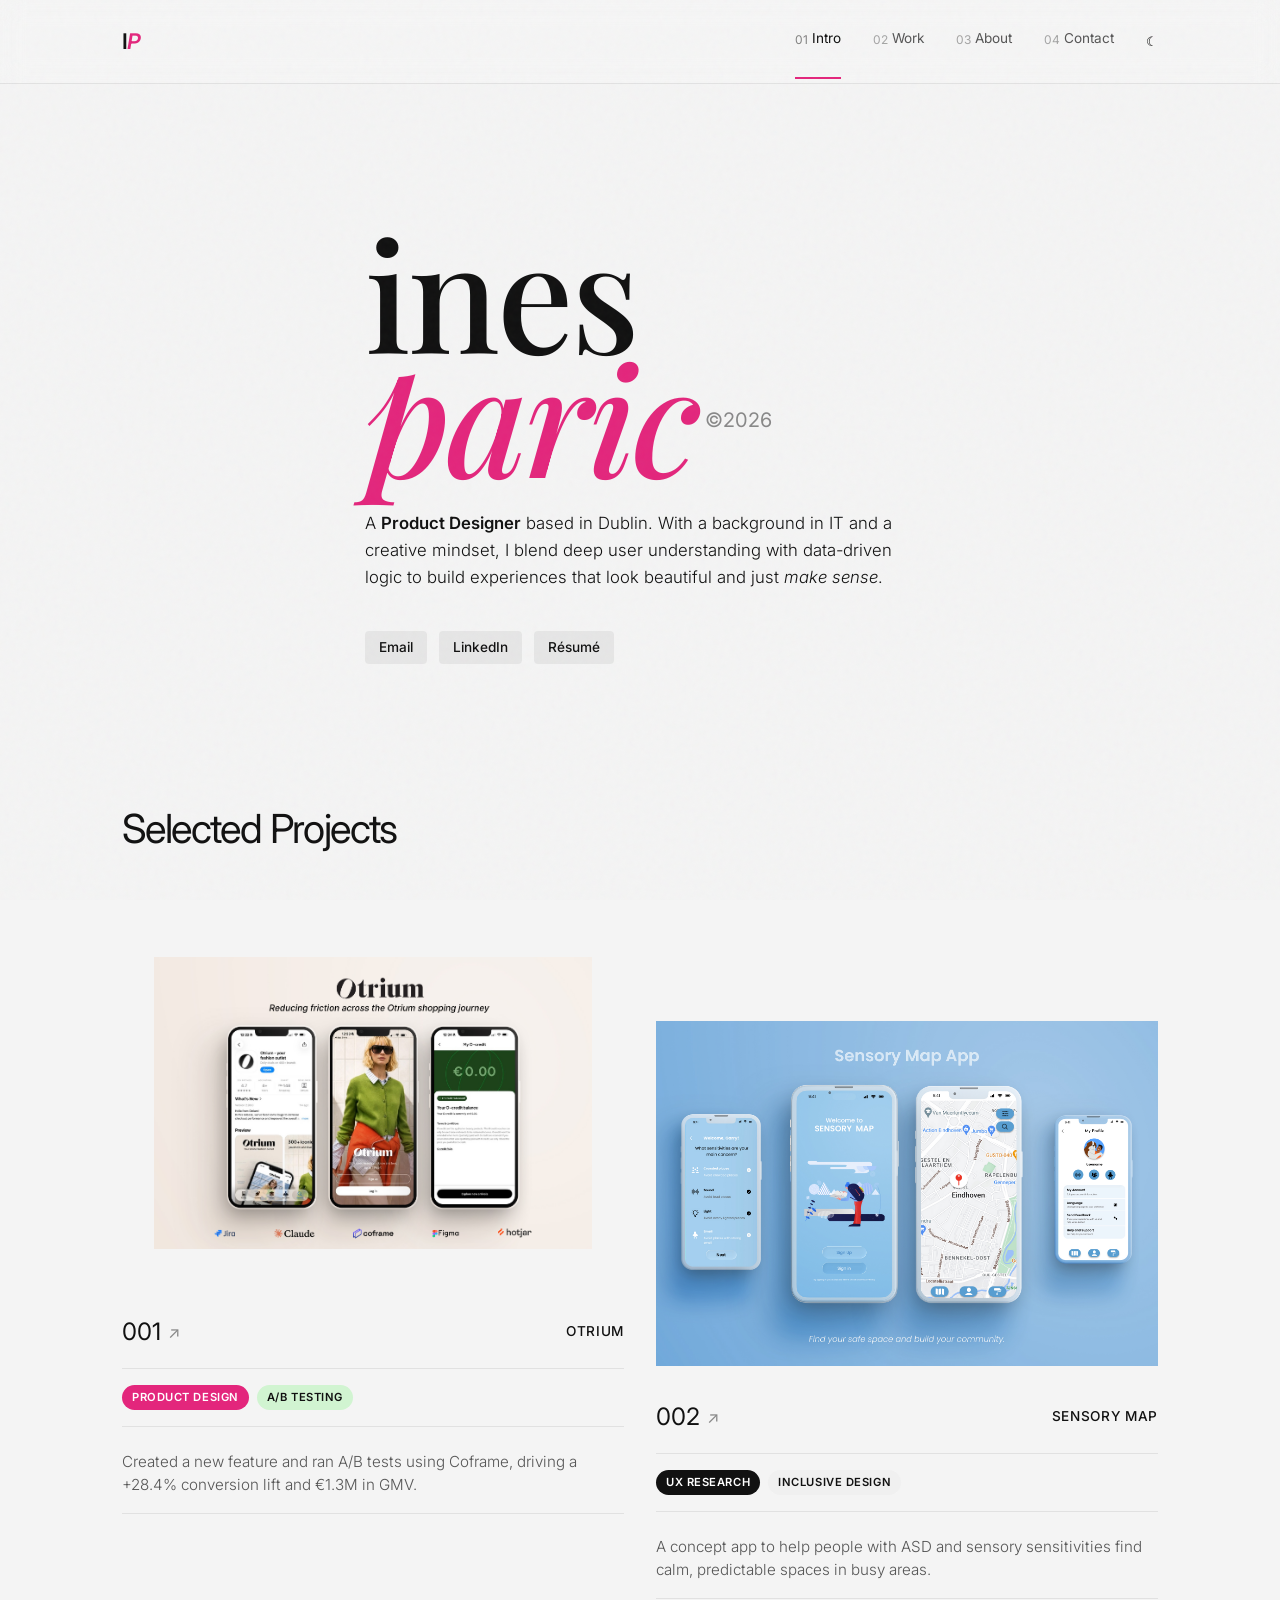
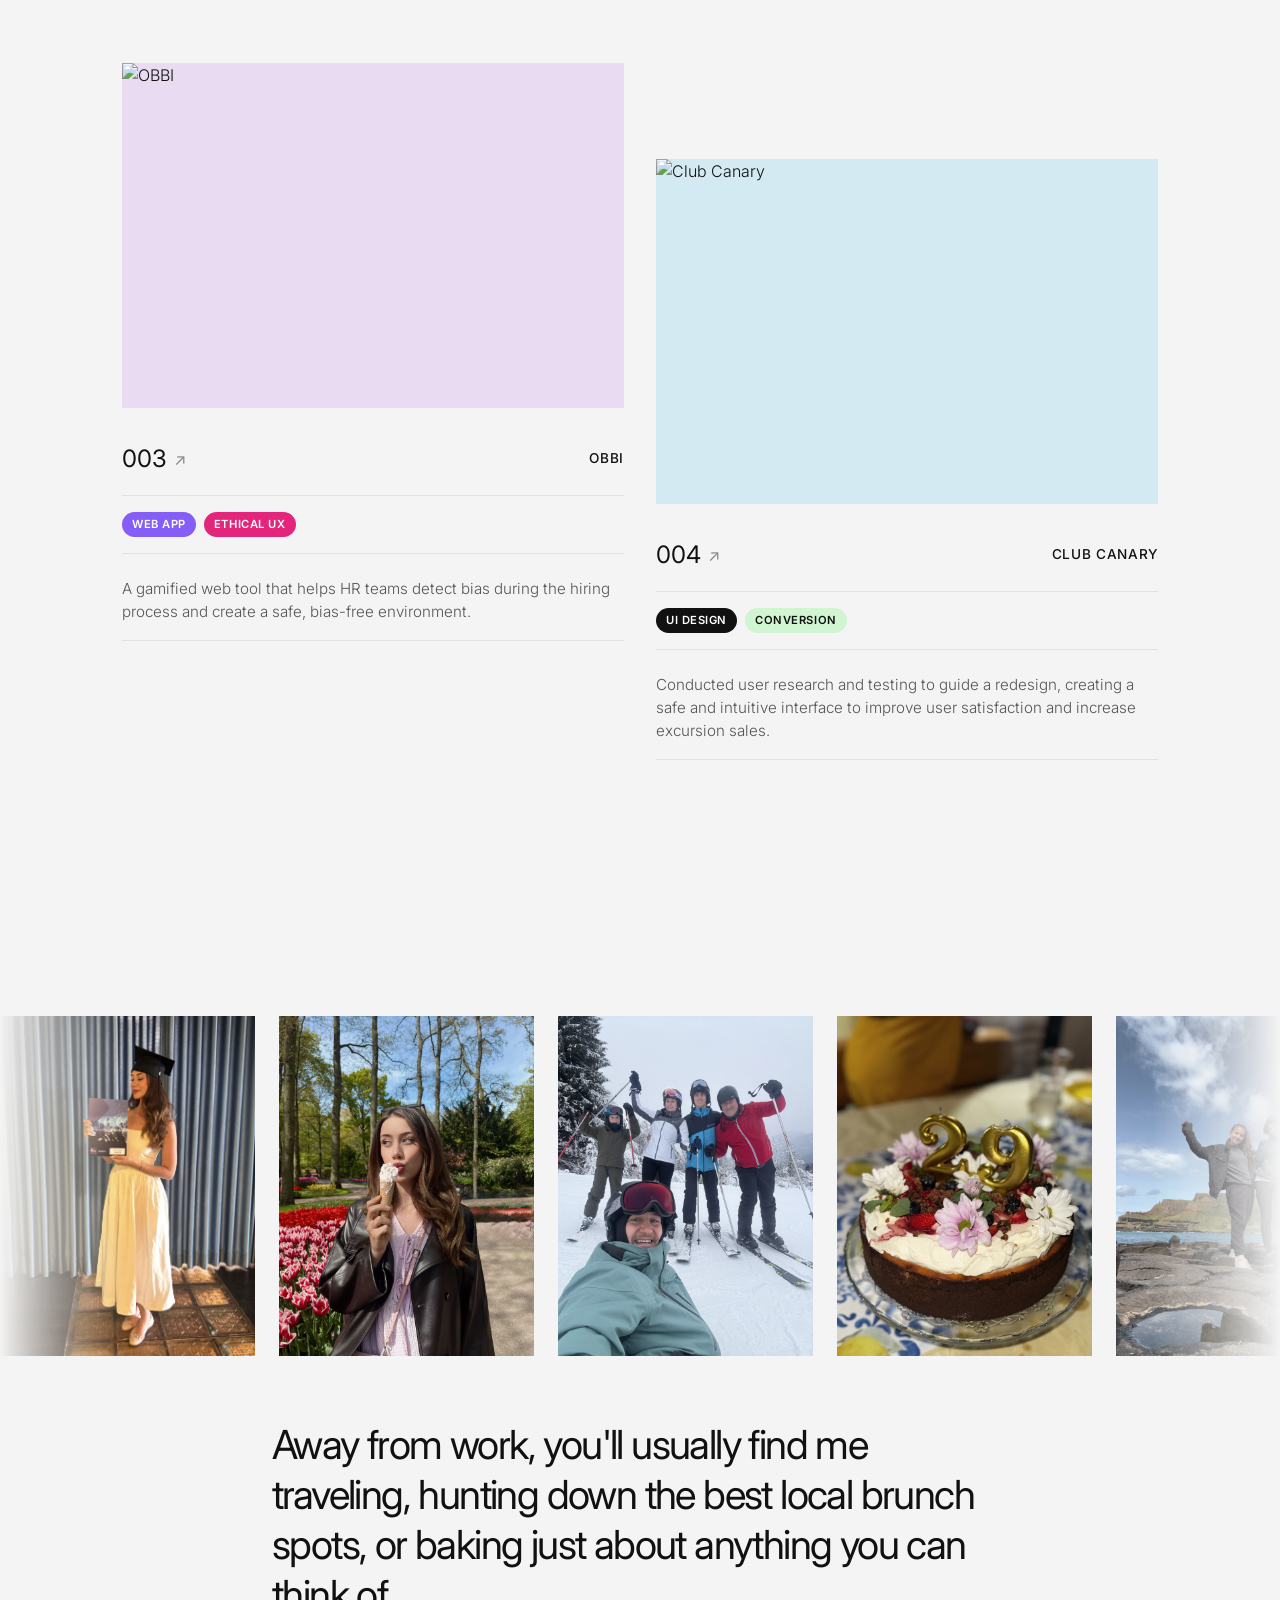
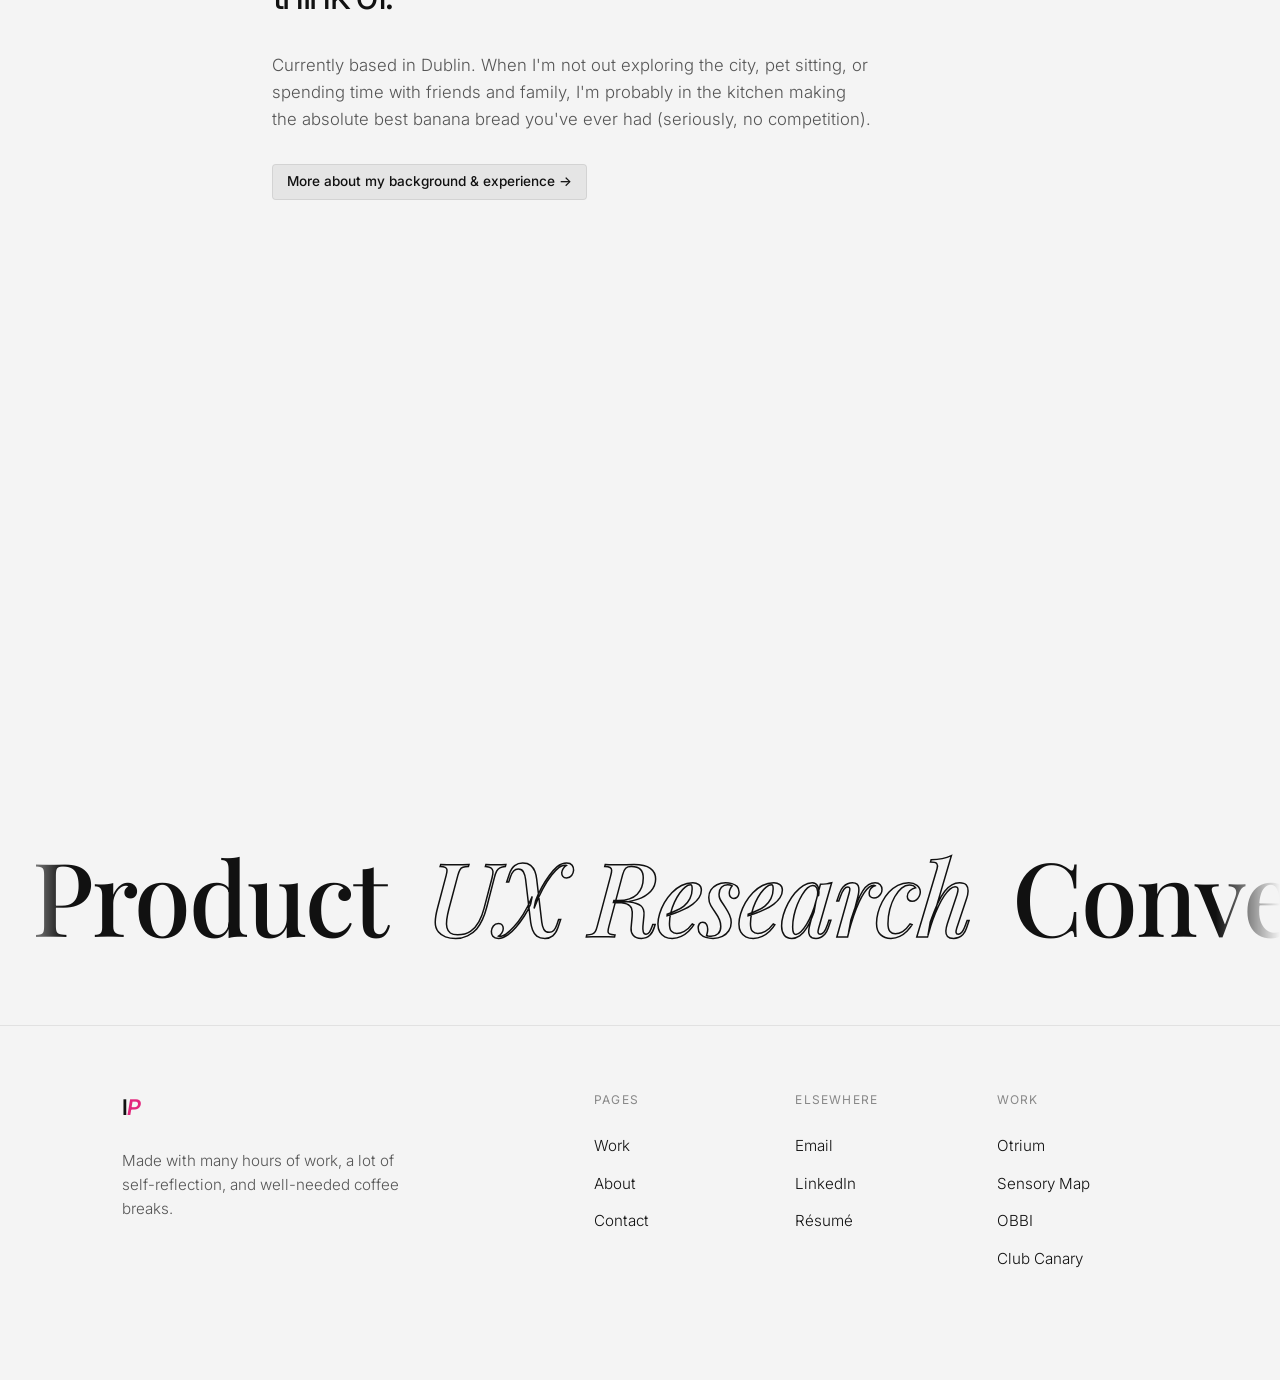
==== commit 039c63ca: "text update" ====
--- a/index.html
+++ b/index.html
@@ -237,7 +237,7 @@
         <div class="container personal-text">
           <h2>Away from work, you'll usually find me traveling, hunting down the best local brunch spots, or baking just about anything you can think of.</h2>
           <p style="margin-bottom: 2rem;">
-            Currently based in Dublin. When I'm not out exploring the city, pet sitting for my favorite furry clients, or finding new adventures with friends and family, I'm probably in the kitchen making the absolute best banana bread you've ever had (seriously, no competition).
+            Currently based in Dublin. When I'm not out exploring the city, pet sitting, or spending time with friends and family, I'm probably in the kitchen making the absolute best banana bread you've ever had (seriously, no competition).
           </p>
 
           <div class="personal-action">
@@ -252,7 +252,7 @@
       <section id="contact" class="container fade-in-up" style="padding: 6rem 0; text-align: center;">
         <h2 style="font-family: 'Playfair Display', serif; font-size: clamp(2.5rem, 5vw, 4rem); margin-bottom: 1rem;">Let's build something.</h2>
         <p style="font-size: 1.15rem; color: var(--ink-muted); max-width: 600px; margin: 0 auto 3rem auto;">
-          Currently open for new opportunities. Whether you have a project in mind or just want to chat about product design over an iced matcha, feel free to reach out.
+          Currently open for new opportunities. Whether you have a project in mind or just want to chat about product design, feel free to reach out.
         </p>
         
         <div style="display: flex; gap: 1rem; justify-content: center;">
--- a/css/style.css
+++ b/css/style.css
@@ -17,7 +17,7 @@
   --container: 1100px;
 }
 
-/* DARK MODE (Uses !important to override inline JS styles) */
+/* DARK MODE */
 [data-theme="dark"] {
   --page-bg: #121212 !important; 
   --ink: #f8f9fa !important; 
@@ -136,6 +136,7 @@
   display: flex;
   justify-content: space-between;
   align-items: center;
+  gap: 1rem; 
 }
 
 .logo-link {
@@ -145,6 +146,7 @@
   font-weight: 500;
   font-size: 1rem;
   letter-spacing: -0.01em;
+  flex-shrink: 0; 
 }
 
 .logo-text {
@@ -157,17 +159,26 @@
 .nav-links-container {
   display: flex;
   list-style: none;
-  gap: 2rem;
-  position: relative; /* Acts as the anchor for the sliding indicator */
+  gap: 1rem; 
+  position: relative; 
+  overflow-x: auto; 
+  scrollbar-width: none; 
+  -webkit-overflow-scrolling: touch; 
+}
+
+.nav-links-container::-webkit-scrollbar {
+  display: none;
 }
 
 .nav-item {
-  display: block;
+  display: flex;
+  align-items: center;
   font-size: 0.85rem;
   font-weight: 400;
   color: var(--ink-muted);
   transition: color 0.2s ease;
   cursor: pointer;
+  white-space: nowrap; 
 }
 
 .nav-item:hover, 
@@ -181,10 +192,16 @@
   opacity: 0.5;
 }
 
+@media (min-width: 768px) {
+  .nav-links-container {
+    gap: 2rem;
+    overflow-x: visible; 
+  }
+}
+
 /* The Sliding Pink Line */
 .active-indicator {
   position: absolute;
-  /* Drops the line down to perfectly overlap the navbar's bottom border */
   bottom: -1.55rem; 
   left: 0;
   height: 2px;
@@ -192,7 +209,8 @@
   transition: all 0.4s cubic-bezier(0.25, 1, 0.5, 1);
   width: 0;
 }
-/* Static pink underline for subpages where JS scroll spy is disabled */
+
+/* Static pink underline for subpages */
 .static-nav .nav-item.active {
   position: relative;
 }
@@ -495,17 +513,19 @@
   padding: 0 2rem; 
 }
 
-/* Mobile view: simple block stacking, no column-count math! */
+/* Mobile First: Safe flex-column so iOS doesn't clip the images */
 .about-gallery-grid {
-  display: block;
+  display: flex;
+  flex-direction: column;
+  gap: 1.5rem;
 }
 
 .about-gallery-item {
-  margin-bottom: 1.5rem;
   border-radius: 12px;
   overflow: hidden;
   border: 1px solid var(--border);
   background: var(--surface);
+  transform: translateZ(0); 
 }
 
 .about-gallery-item img {
@@ -522,11 +542,14 @@
 /* Tablet view: 2 columns */
 @media (min-width: 600px) {
   .about-gallery-grid {
+    display: block; 
     column-count: 2;
     column-gap: 1.5rem;
   }
-  /* We only apply the break rule when there are actual columns */
   .about-gallery-item {
+    display: inline-block; 
+    width: 100%;
+    margin-bottom: 1.5rem;
     break-inside: avoid;
   }
 }
@@ -607,7 +630,7 @@
    8. SPECIALTIES MARQUEE
    ========================================= */
 .specialties-section {
-  padding: 12rem 0 0 0; 
+  padding: 2rem 0 0 0; /* Reduced from 12rem to 2rem to close the gap */
   overflow: hidden;
   margin-bottom: 3rem; 
 }
